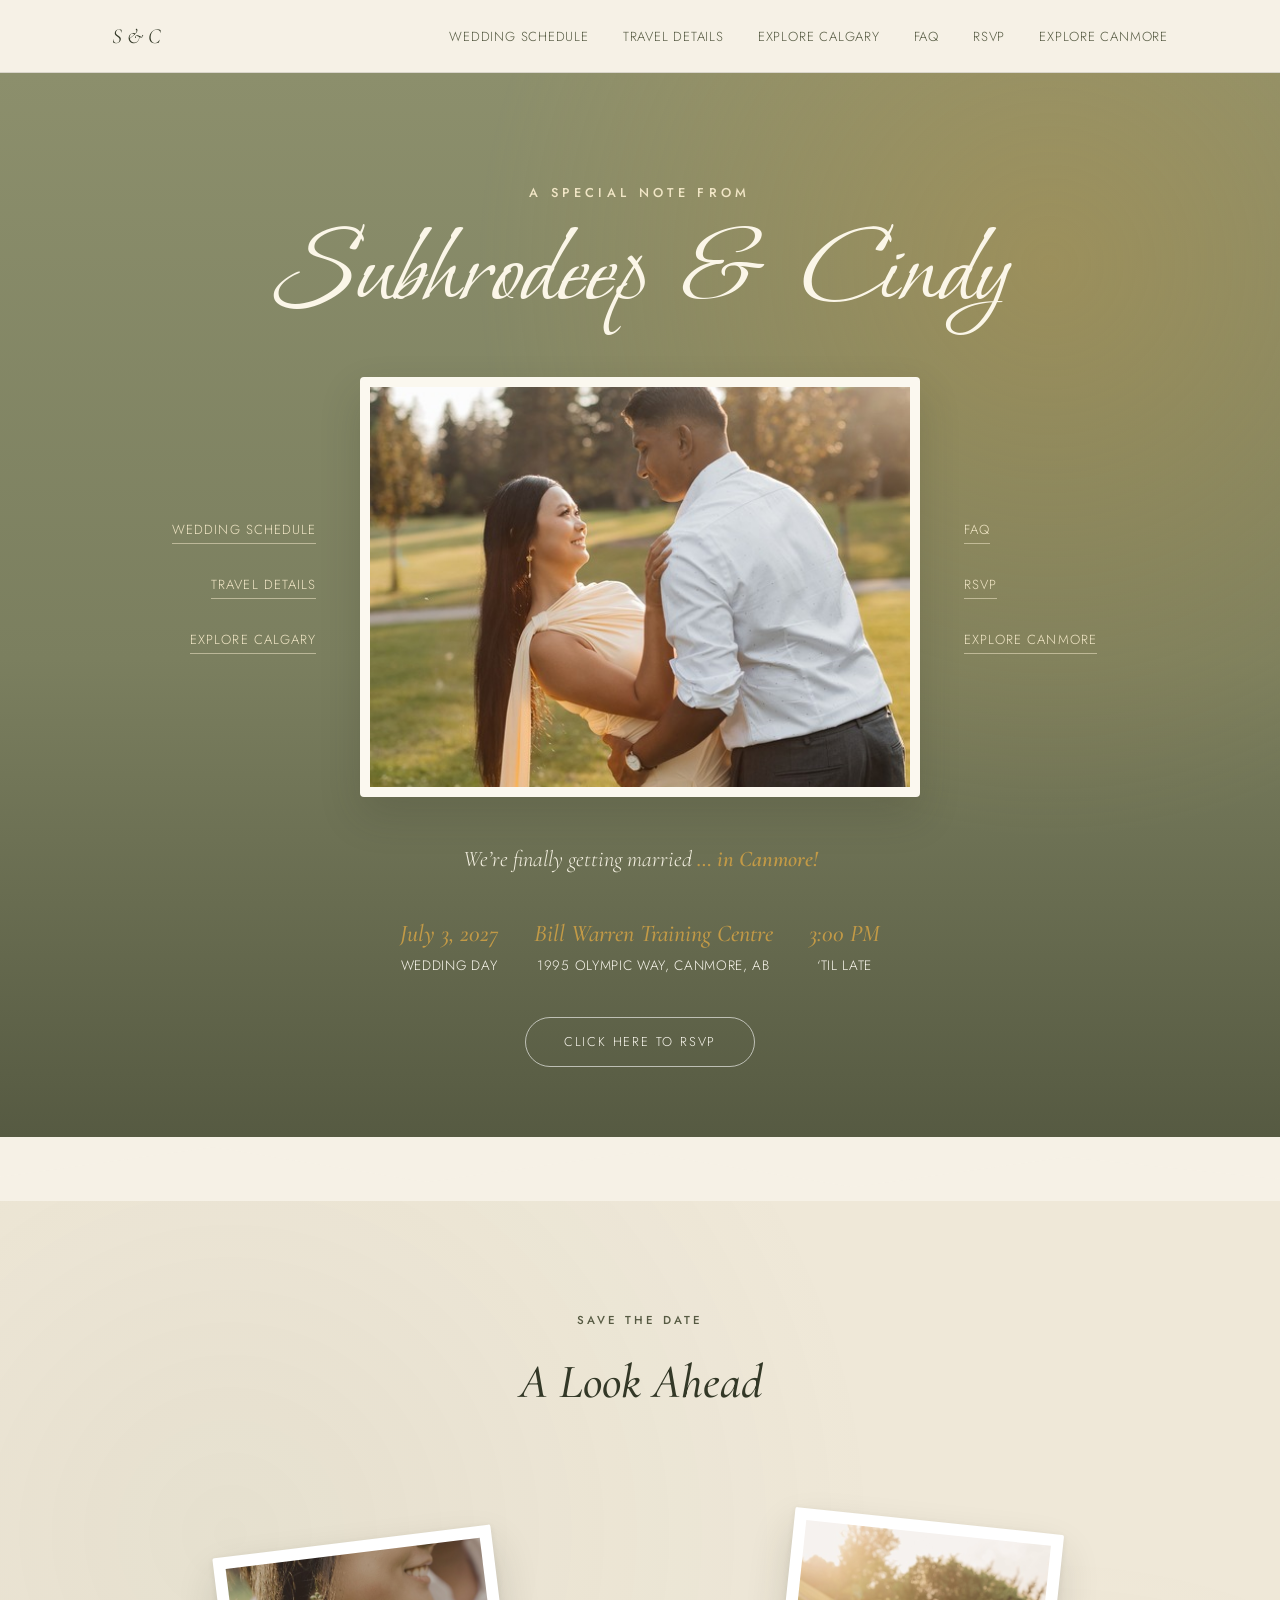
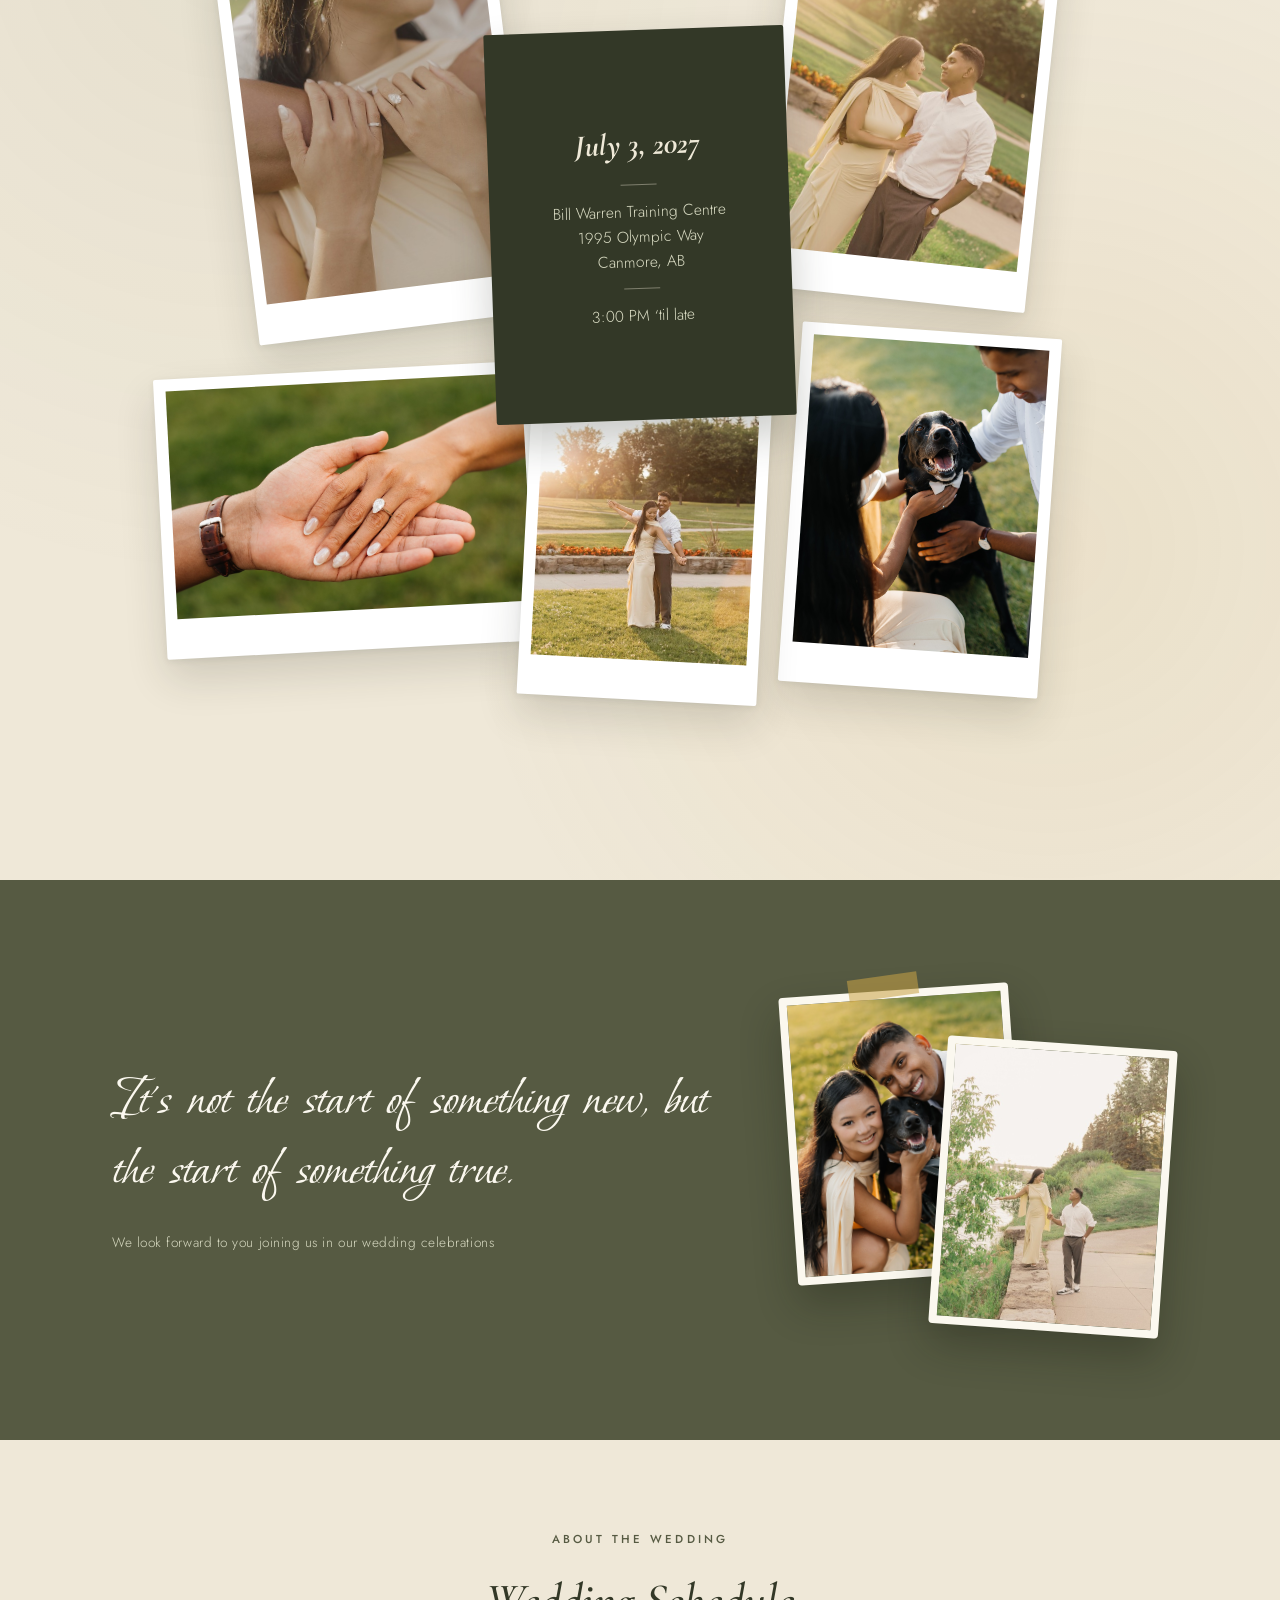
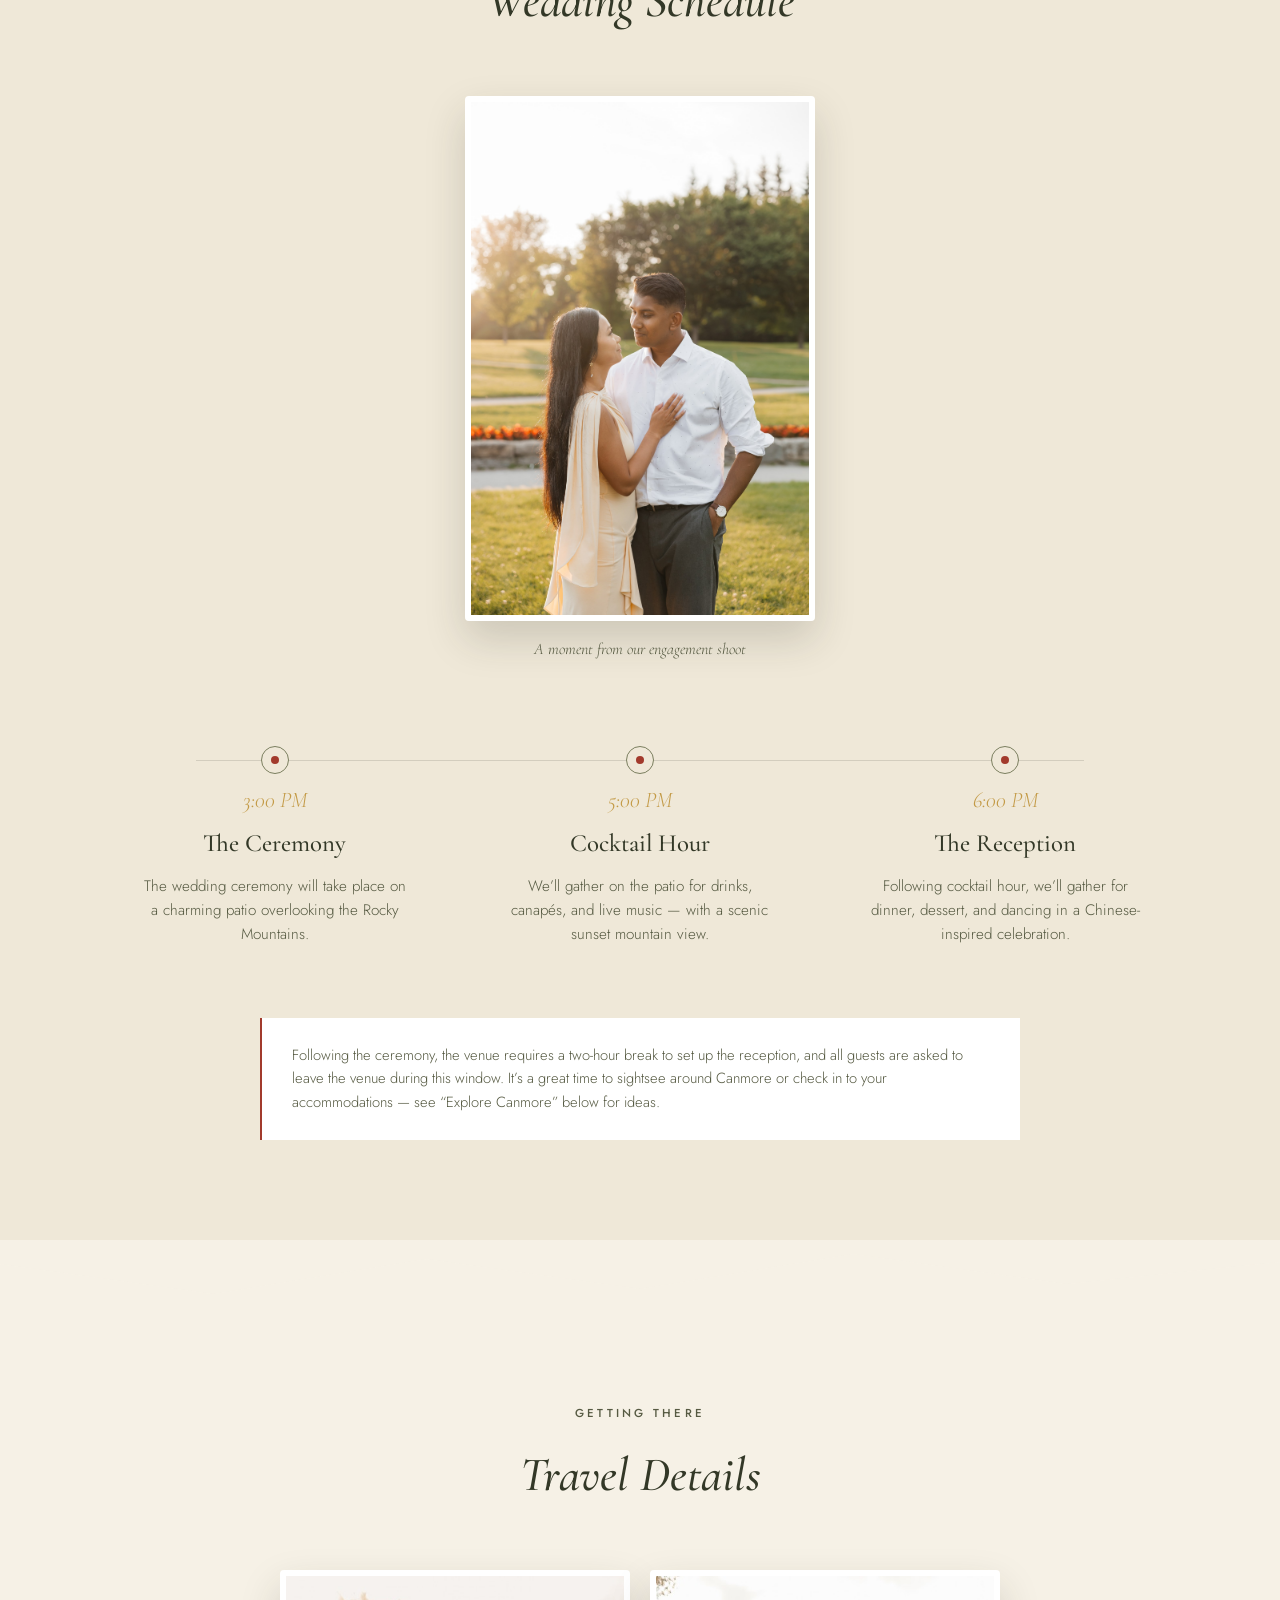
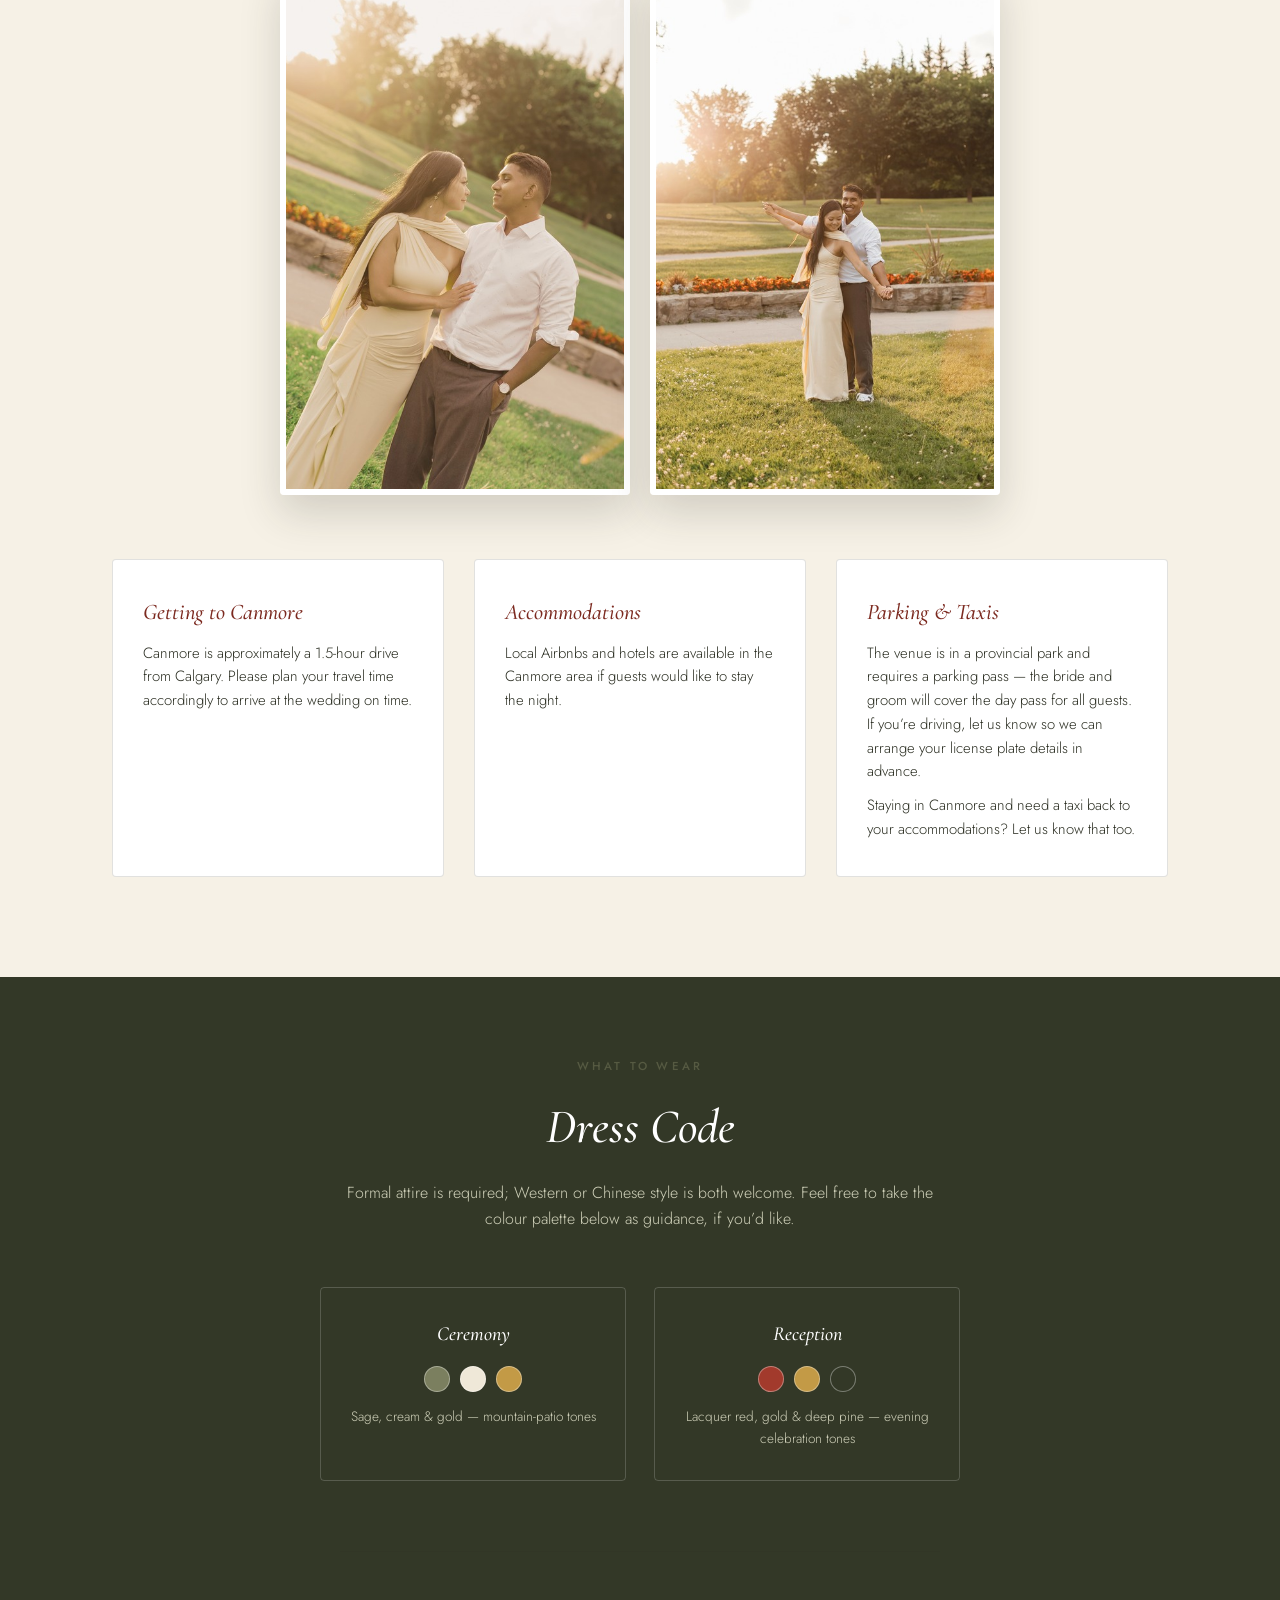
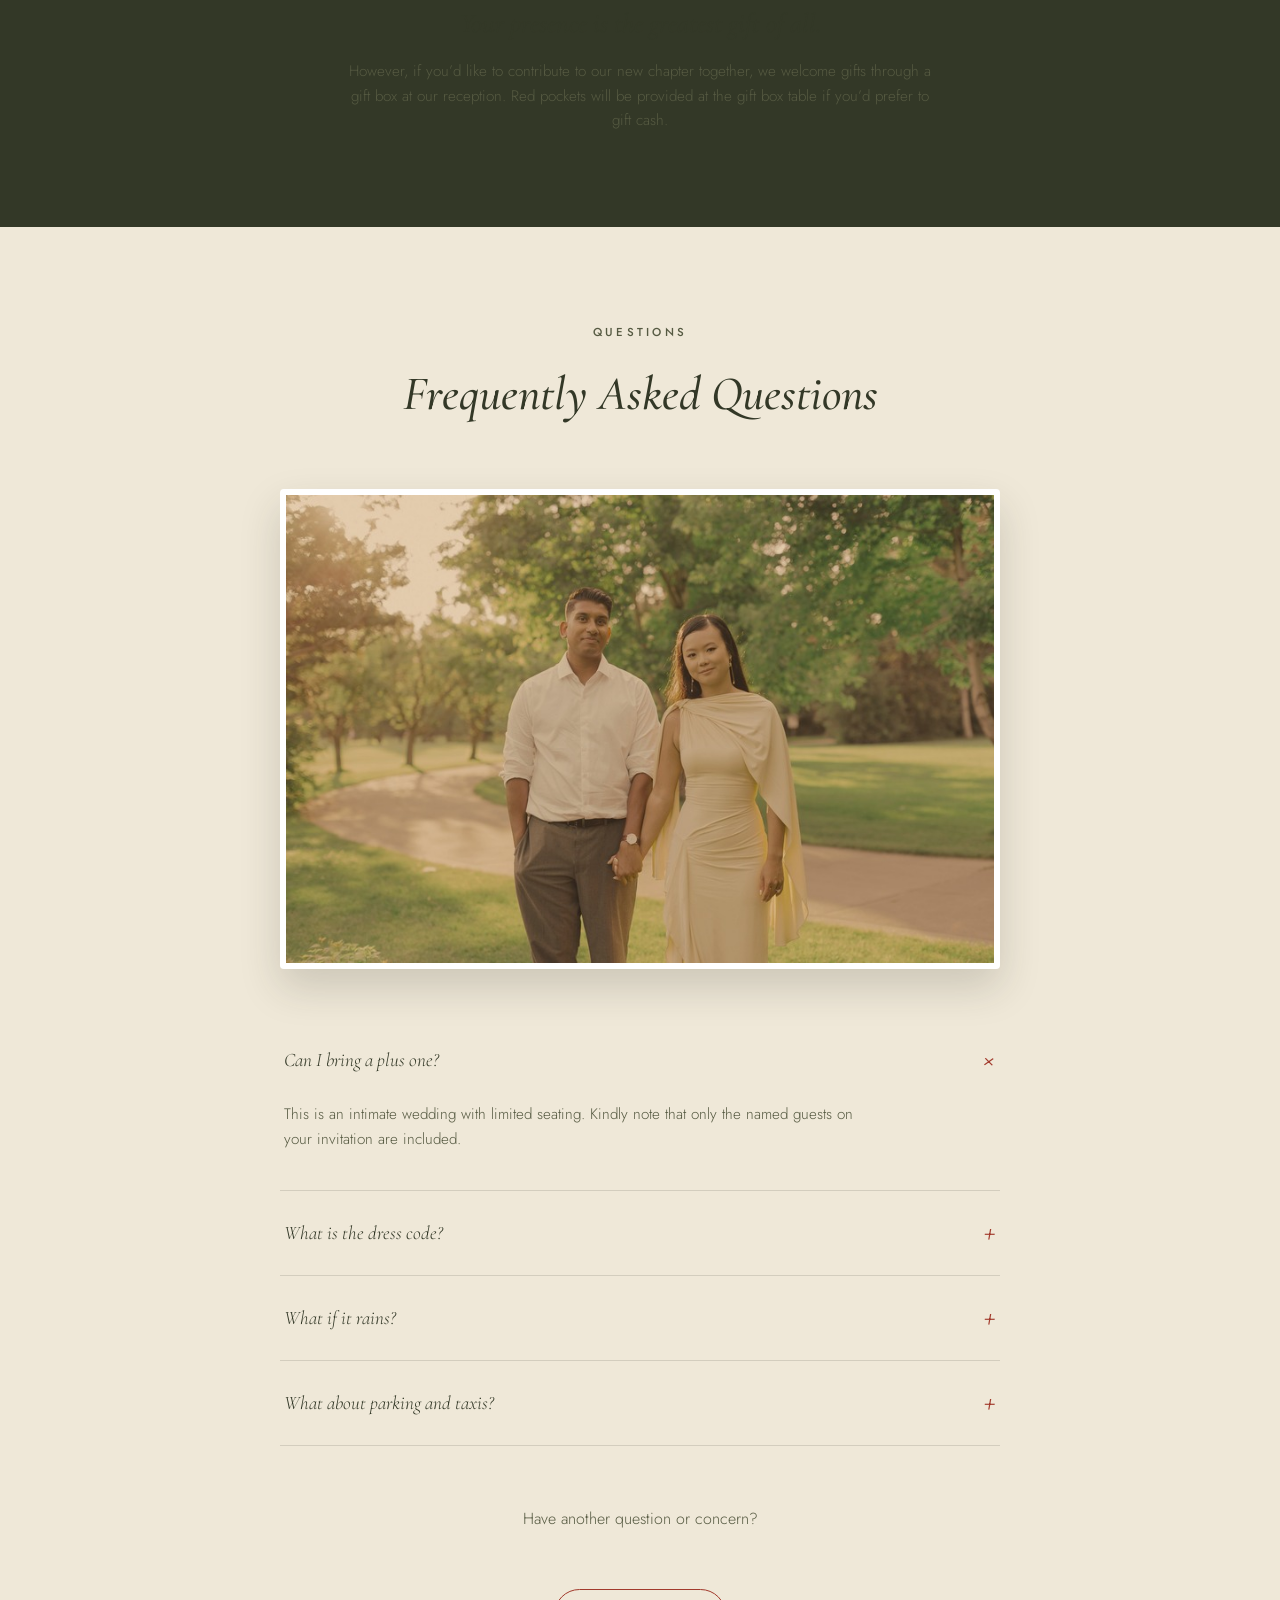
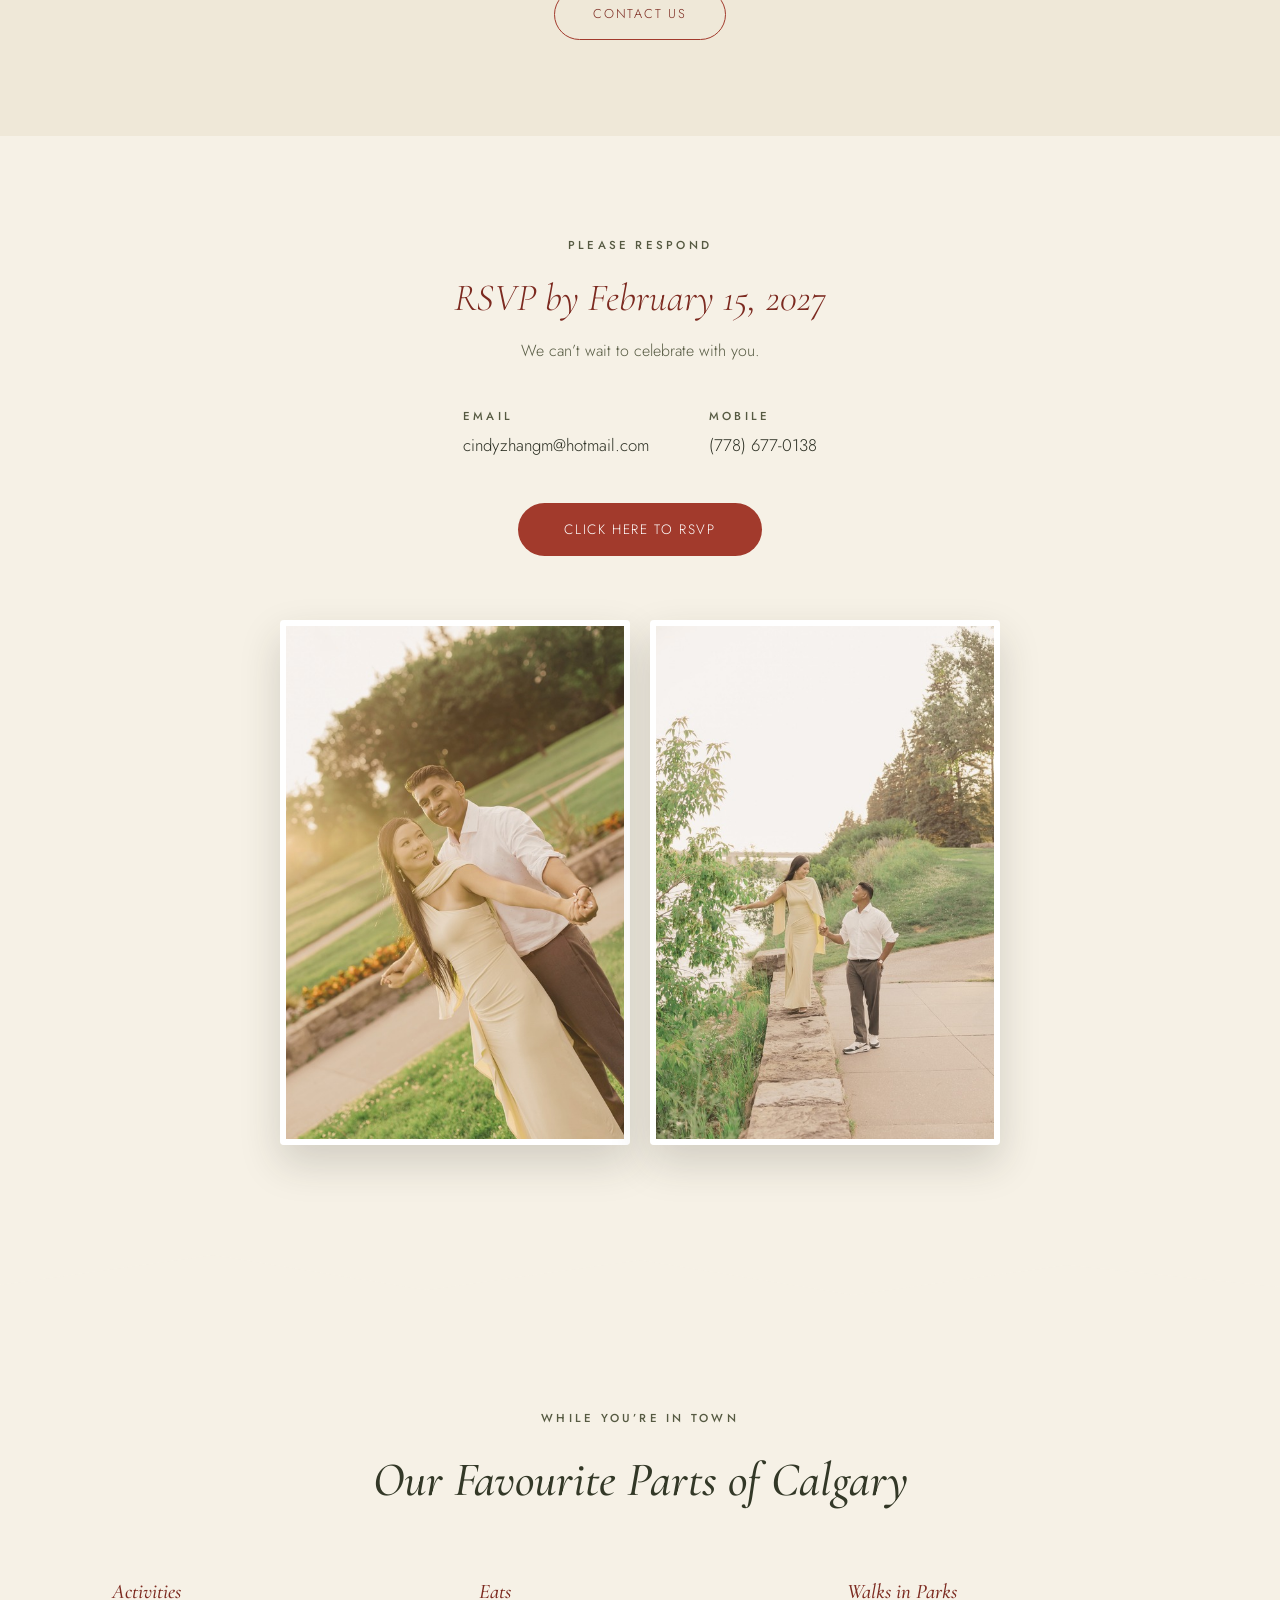
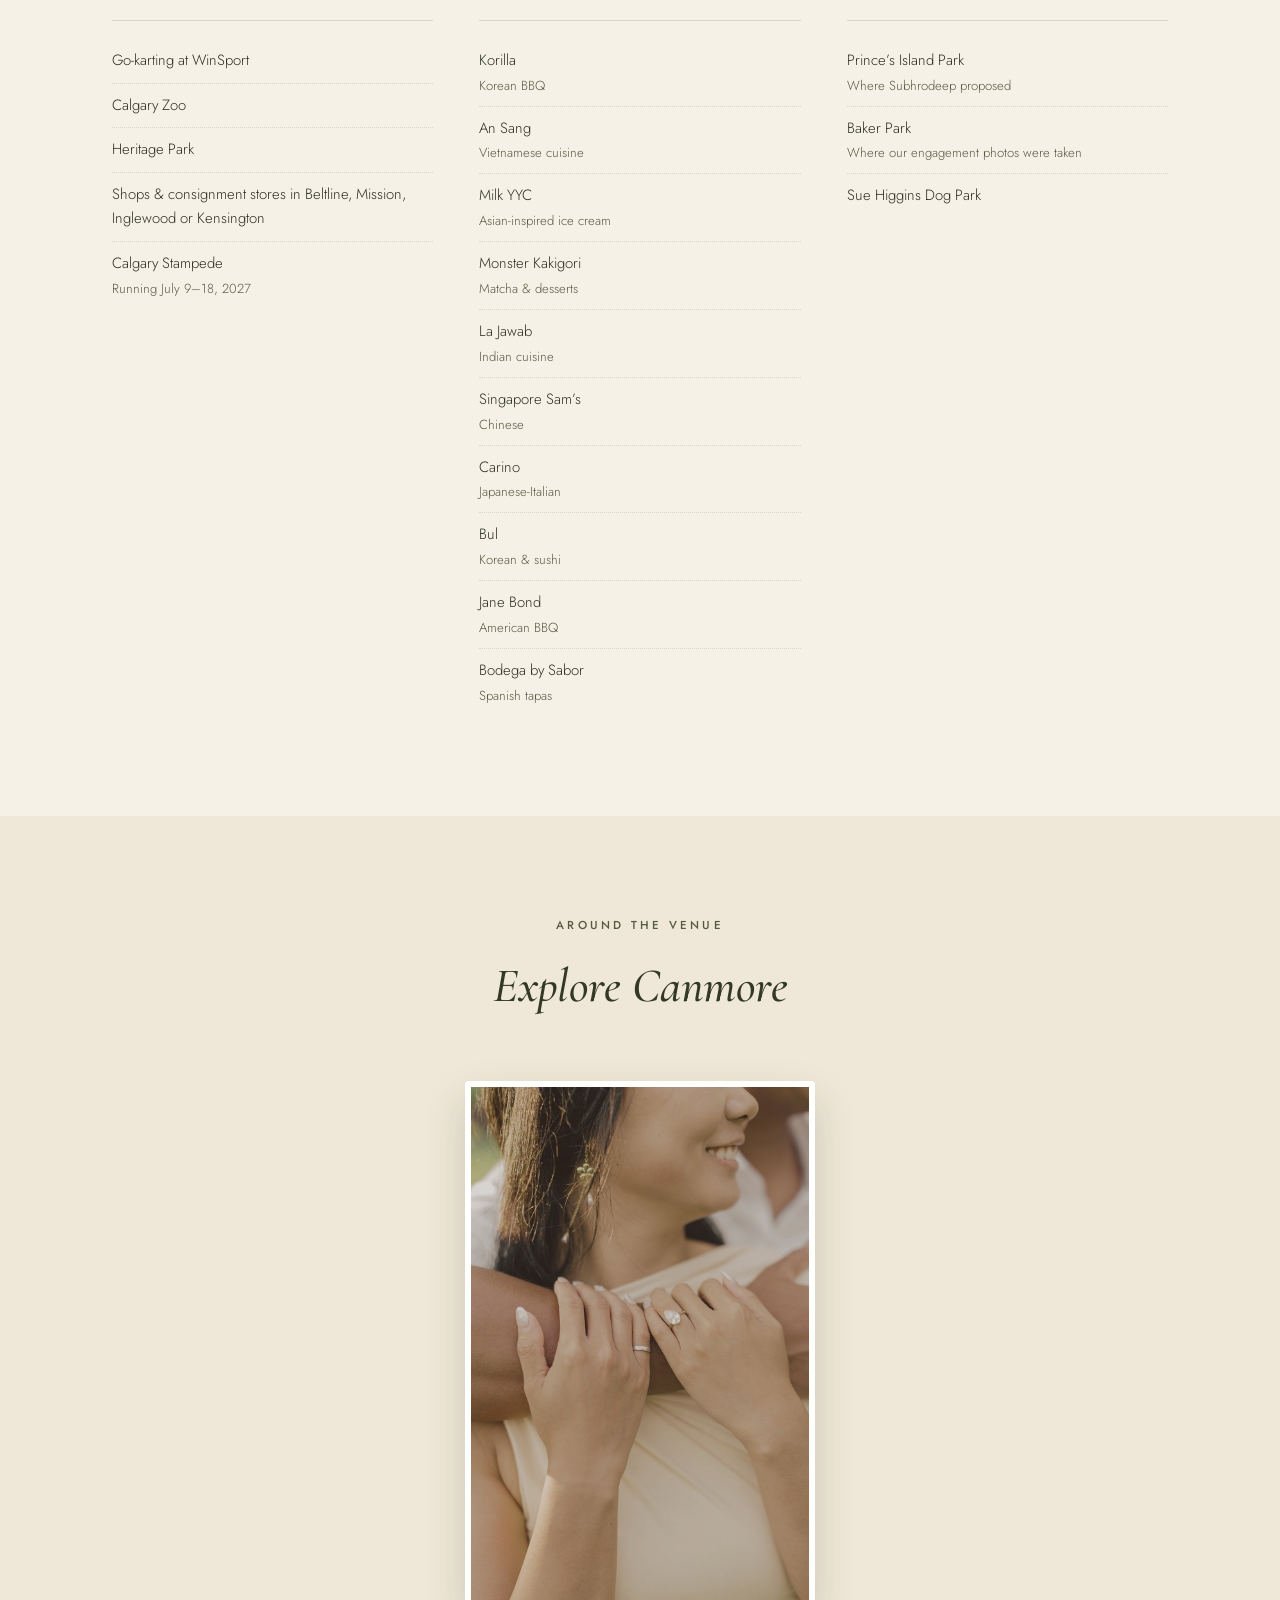
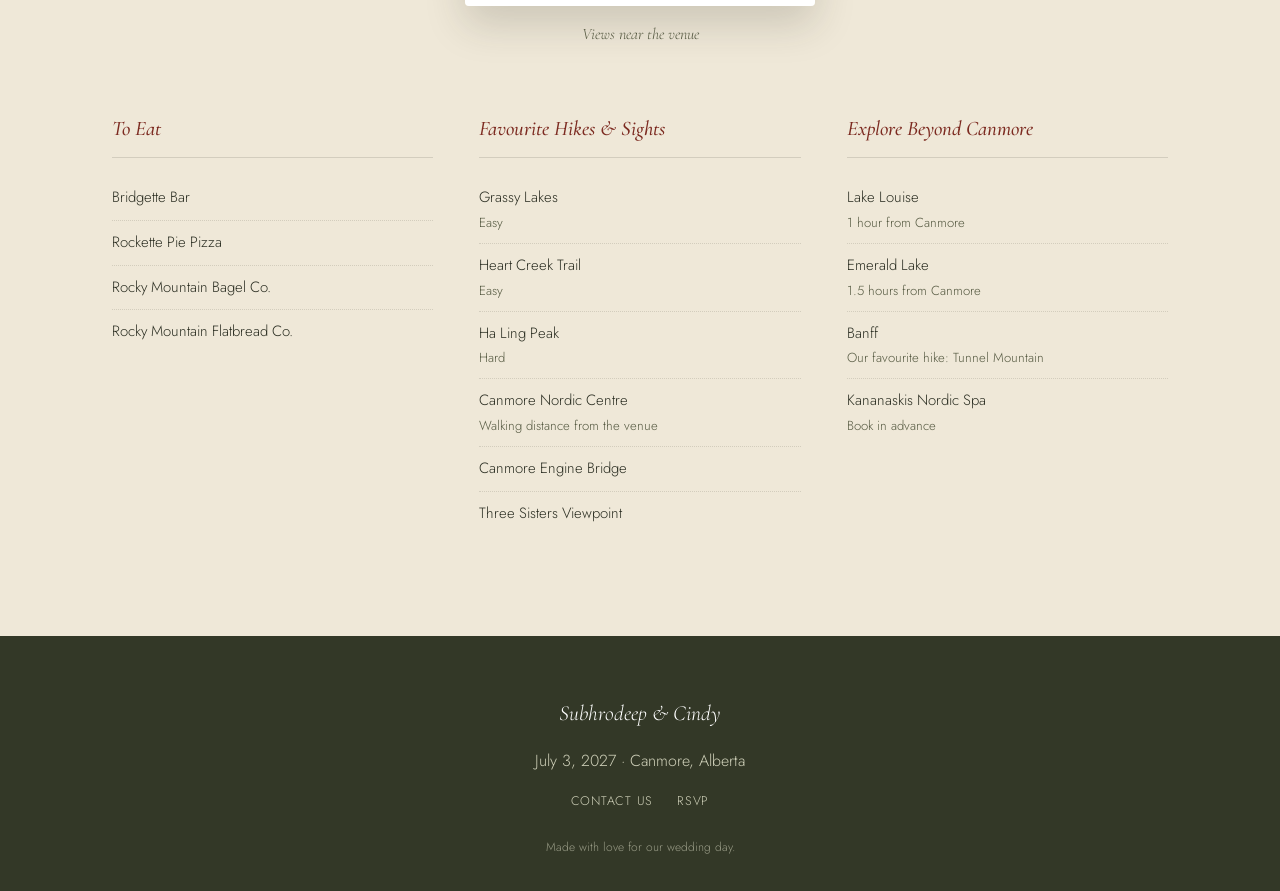
==== index.html @ eaeaeb7b "changed file to index.html" ====
<!DOCTYPE html>
<html lang="en">
<head>
<meta charset="UTF-8">
<meta name="viewport" content="width=device-width, initial-scale=1">
<title>Subhrodeep &amp; Cindy — July 3, 2027</title>
<!--
  PHOTOS: this page references the original photo filenames from your
  Canva export (e.g. "3195347d257da24caa619325d84fe5c0.jpg"). To show
  them, place your downloaded "Wedding Website_files" folder in the
  same directory as this HTML file — the paths below will resolve
  automatically. Any photo not found falls back to a soft sage panel
  instead of a broken-image icon.
-->
<meta name="description" content="Join Subhrodeep and Cindy for their wedding celebration in Canmore, Alberta on July 3, 2027.">
<link rel="preconnect" href="https://fonts.googleapis.com">
<link rel="preconnect" href="https://fonts.gstatic.com" crossorigin>
<link href="https://fonts.googleapis.com/css2?family=Cormorant+Garamond:ital,wght@0,400;0,500;0,600;1,500&family=Jost:wght@300;400;500;600&family=Bonheur+Royale&display=swap" rel="stylesheet">

<style>
  /* ============================================================
     DESIGN TOKENS
     A mountain-evening palette pulled from the venue itself:
     sage slope, dusk pine, sunset gold, and a lacquer red for
     the Chinese-inspired reception + red-pocket gifting tradition.
     ============================================================ */
  :root{
    --cream:      #F6F1E6;
    --cream-soft: #EFE8D8;
    --sage:       #7B7F5F;
    --sage-deep:  #565A42;
    --pine:       #333827;
    --ink:        #2B2E22;
    --gold:       #C39A46;
    --lacquer:    #A23A2C;
    --lacquer-deep: #7C2A20;
    --line:       rgba(43,46,34,0.14);

    --font-display: "Cormorant Garamond", serif;
    --font-body:    "Jost", sans-serif;
    --font-script:  "Bonheur Royale", cursive;

    --max: 1120px;
  }

  *,*::before,*::after{ box-sizing:border-box; }
  html{ scroll-behavior:smooth; }
  body{
    margin:0;
    background:var(--cream);
    color:var(--ink);
    font-family:var(--font-body);
    font-weight:300;
    line-height:1.6;
    -webkit-font-smoothing:antialiased;
  }
  img{ max-width:100%; display:block; }
  a{ color:inherit; }
  h1,h2,h3,h4{
    font-family:var(--font-display);
    font-weight:500;
    margin:0;
    color:var(--pine);
  }
  p{ margin:0 0 1em; }
  ul{ margin:0; padding:0; list-style:none; }
  .wrap{
    max-width:var(--max);
    margin:0 auto;
    padding:0 32px;
  }
  section{ position:relative; }

  @media (prefers-reduced-motion: reduce){
    html{ scroll-behavior:auto; }
    *{ animation-duration:0.01ms !important; transition-duration:0.01ms !important; }
  }

  /* ---------- eyebrow / labels ---------- */
  .eyebrow{
    font-family:var(--font-body);
    font-size:0.72rem;
    letter-spacing:0.28em;
    text-transform:uppercase;
    color:var(--sage-deep);
    font-weight:500;
    display:block;
    margin-bottom:14px;
  }

  /* ---------- signature element: mountain skyline divider ----------
     A layered ridge line with a small sun — the throughline motif,
     referencing the "sunset mountain view" from the ceremony &
     cocktail hour, used to break every section transition. */
  .ridge{
    width:100%;
    height:64px;
    display:block;
  }
  .ridge--sage path{ fill:var(--sage); }
  .ridge--cream path{ fill:var(--cream); }
  .ridge circle{ fill:var(--gold); }

  /* ---------- top navigation ---------- */
  .nav{
    position:sticky;
    top:0;
    z-index:50;
    background:rgba(246,241,230,0.92);
    backdrop-filter:blur(6px);
    border-bottom:1px solid var(--line);
  }
  .nav .wrap{
    display:flex;
    align-items:center;
    justify-content:space-between;
    height:72px;
  }
  .nav-mark{
    font-family:var(--font-display);
    font-size:1.35rem;
    font-style:italic;
    color:var(--pine);
    text-decoration:none;
    white-space:nowrap;
  }
  .nav-links{
    display:flex;
    gap:34px;
  }
  .nav-links a{
    text-decoration:none;
    font-size:0.82rem;
    letter-spacing:0.06em;
    text-transform:uppercase;
    color:var(--sage-deep);
    position:relative;
    padding:4px 0;
  }
  .nav-links a::after{
    content:"";
    position:absolute;
    left:0; right:100%;
    bottom:0;
    height:1px;
    background:var(--lacquer);
    transition:right .25s ease;
  }
  .nav-links a:hover::after{ right:0; }
  .nav-toggle{
    display:none;
    background:none;
    border:none;
    cursor:pointer;
    padding:8px;
  }
  .nav-toggle span{
    display:block;
    width:24px; height:1.5px;
    background:var(--pine);
    margin:5px 0;
    transition:transform .2s ease, opacity .2s ease;
  }

  @media (max-width:820px){
    .nav-links{
      position:absolute;
      top:72px; left:0; right:0;
      background:var(--cream);
      flex-direction:column;
      gap:0;
      border-bottom:1px solid var(--line);
      max-height:0;
      overflow:hidden;
      transition:max-height .3s ease;
    }
    .nav-links.open{ max-height:420px; }
    .nav-links a{
      padding:16px 32px;
      width:100%;
      border-top:1px solid var(--line);
    }
    .nav-toggle{ display:block; }
  }

  /* ---------- hero ---------- */
  .hero{
    background:
      radial-gradient(circle at 82% 18%, rgba(195,154,70,0.35), transparent 42%),
      linear-gradient(180deg, #8C8F6C 0%, var(--sage) 55%, var(--sage-deep) 100%);
    color:#fbf8ef;
    padding:110px 0 0;
    overflow:hidden;
    position:relative;
  }
  .hero .wrap{
    text-align:center;
    display:flex;
    flex-direction:column;
    align-items:center;
    padding-bottom:70px;
  }
  .hero .eyebrow{
    color:#F1E6C6;
    font-size:0.8rem;
    letter-spacing:0.34em;
  }
  .hero h1{
    color:#fbf6e8;
    font-family:var(--font-script);
    font-weight:400;
    font-size:clamp(3.4rem, 9vw, 7.2rem);
    line-height:1;
  }

  /* ---------- hero stage: nav flanking the centrepiece photo ---------- */
  .hero-stage{
    display:grid;
    grid-template-columns:1fr auto 1fr;
    align-items:center;
    gap:44px;
    width:100%;
    margin-top:44px;
  }
  .hero-nav{ display:flex; flex-direction:column; gap:30px; }
  .hero-nav.left{ align-items:flex-end; text-align:right; }
  .hero-nav.right{ align-items:flex-start; text-align:left; }
  .hero-nav a{
    text-decoration:none;
    font-size:0.82rem;
    letter-spacing:0.08em;
    text-transform:uppercase;
    color:#F1E6C6;
    border-bottom:1px solid rgba(241,230,198,0.55);
    padding-bottom:3px;
    transition:color .2s ease, border-color .2s ease;
  }
  .hero-nav a:hover{ color:#fff; border-color:#fff; }
  @media (max-width:900px){
    .hero-stage{ grid-template-columns:1fr; justify-items:center; }
    .hero-nav{ display:none; }
  }

  .hero-photo-main{
    width:min(560px, 78vw);
    aspect-ratio:4/3;
    border:10px solid #fbf8ef;
    box-shadow:0 30px 60px rgba(20,22,14,0.35);
  }

  .hero-tagline{
    font-family:var(--font-display);
    font-style:italic;
    font-size:clamp(1.1rem,2.4vw,1.4rem);
    max-width:560px;
    margin:44px 0 0;
    color:#f3efe0;
  }
  .hero-tagline em{ color:var(--gold); font-weight:600; }
  .hero-meta{
    display:flex;
    gap:36px;
    flex-wrap:wrap;
    justify-content:center;
    margin-top:38px;
    font-size:0.85rem;
    letter-spacing:0.05em;
    text-transform:uppercase;
  }
  .hero-meta div{ text-align:center; }
  .hero-meta strong{
    display:block;
    font-family:var(--font-display);
    font-size:1.5rem;
    font-style:italic;
    font-weight:500;
    letter-spacing:0;
    text-transform:none;
    color:var(--gold);
    margin-bottom:2px;
  }
  .hero-cta{
    margin-top:40px;
    display:inline-block;
    padding:14px 38px;
    border:1px solid rgba(255,255,255,0.6);
    border-radius:999px;
    text-decoration:none;
    font-size:0.8rem;
    letter-spacing:0.14em;
    text-transform:uppercase;
    transition:background .2s ease, color .2s ease;
  }
  .hero-cta:hover{ background:#fff; color:var(--sage-deep); }

  /* ---------- save-the-date collage ----------
     A single cohesive cluster with a deliberate 3-tier stacking order:
       1. envelope  (z-index 1 — back-most, a paper base peeking through
                      the gaps between the scattered photos)
       2. pictures  (z-index 2 — the photos, arranged around the
                      centre with their inner edges tucked under the card)
       3. date card (z-index 3 — the centrepiece, sitting on the photos)
       4. flowers   (z-index 4 — front-most, laid over the card corners
                      the way loose stems sit in a flat-lay)
     The wax seal is a small embellishment stamped on the details
     card's corner, so it stays above everything at z-index 5. */
  .collage{
    background:
      radial-gradient(circle at 18% 26%, rgba(123,127,95,0.08), transparent 46%),
      radial-gradient(circle at 82% 74%, rgba(195,154,70,0.10), transparent 42%),
      var(--cream-soft);
    padding:110px 0 170px;
    position:relative;
    overflow:hidden;
  }
  .collage-grid{
    position:relative;
    max-width:1040px;
    height:790px;
    margin:100px auto 0;
  }

  /* tier 1: envelope (back-most) */
  .envelope{
    position:absolute;
    left:320px; top:60px;
    width:400px;
    pointer-events:none;
    z-index:1;
    filter:drop-shadow(0 18px 30px rgba(43,46,34,0.18));
  }

  /* tier 2: pictures — printed photos with a deeper bottom margin, like
     a stack of prints scattered on a table. Hovering one straightens it
     and lifts it to the top of the pile. */
  .collage-grid .collage-card{
    position:absolute;
    z-index:2;
    background:#fff;
    padding:12px 12px 40px;
    border-radius:2px;
    box-shadow:0 20px 40px rgba(43,46,34,0.16), 0 2px 6px rgba(43,46,34,0.08);
    transition:transform .35s ease, box-shadow .35s ease;
  }
  .collage-grid .collage-card img{ width:100%; height:100%; object-fit:cover; display:block; }
  .collage-card .photo-fallback{ color:var(--sage-deep); }
  .collage-card.photo-frame:hover{
    transform:rotate(0deg) scale(1.04);
    z-index:6;
    box-shadow:0 30px 60px rgba(43,46,34,0.24), 0 4px 10px rgba(43,46,34,0.10);
  }

  /* photos ring the date card: two on each side, one tucked beneath it */
  .collage-card.photo-a{ left:115px; top:20px;  width:280px; height:390px; transform:rotate(-7deg); }
  .collage-card.photo-d{ left:40px;  top:450px; width:380px; height:280px; transform:rotate(-3deg); }
  .collage-card.photo-c{ left:655px; top:0;     width:270px; height:380px; transform:rotate(6deg); }
  .collage-card.photo-e{ left:670px; top:410px; width:260px; height:360px; transform:rotate(4deg); }
  .collage-card.photo-b{ left:405px; top:450px; width:240px; height:330px; transform:rotate(3deg); }
  .collage-card.details{
    left:370px; top:110px; width:300px; height:390px;
    z-index:3;
    padding:12px;
    background:var(--pine); color:#efe9d8;
    display:flex; flex-direction:column; align-items:center; justify-content:center; gap:14px;
    text-align:center; transform:rotate(-2deg);
    box-shadow:0 20px 40px rgba(43,46,34,0.24);
  }
  .collage-card.details strong{ font-family:var(--font-display); font-style:italic; font-size:1.9rem; }
  .collage-card.details p{ margin:0; font-size:0.98rem; line-height:1.6; color:#d8dac2; }
  .collage-card.details .divider{ width:36px; height:1px; background:rgba(239,233,216,0.4); }

  /* tier 3: flowers (front-most) */
  .floral{ position:absolute; pointer-events:none; z-index:4; }
  .floral--calla{ width:170px; left:290px; top:40px; transform:rotate(-14deg); }
  .floral--bouquet{ width:150px; left:300px; top:440px; transform:rotate(-6deg); }
  .floral--orchid{ width:160px; left:600px; top:400px; transform:rotate(8deg); }

  /* embellishment: stamped on top of the details card corner */
  .floral--seal{ width:84px; left:620px; top:80px; transform:rotate(10deg); z-index:5; filter:drop-shadow(0 6px 14px rgba(43,46,34,0.25)); }

  /* mid-size screens: keep the scattered pile, just scaled down */
  @media (max-width:1100px) and (min-width:901px){
    .collage-grid{ zoom:0.78; }
  }

  /* small screens: a two-column pile of prints */
  @media (max-width:900px){
    .collage-grid{
      height:auto; margin-top:0;
      display:grid; grid-template-columns:1fr 1fr; gap:22px 16px;
      max-width:520px;
    }
    .collage-grid .collage-card{ position:relative !important; left:auto !important; top:auto !important; width:auto !important; height:auto !important; padding:8px 8px 26px; }
    .collage-grid .collage-card img{ aspect-ratio:2/3; height:auto; }
    .collage-card.photo-a{ transform:rotate(-3deg); }
    .collage-card.photo-c{ transform:rotate(2deg); }
    .collage-card.photo-b{ transform:rotate(-2deg); }
    .collage-card.photo-e{ transform:rotate(3deg); }
    .collage-card.photo-d{ grid-column:1 / -1; transform:rotate(-1deg); }
    .collage-card.photo-d img{ aspect-ratio:3/2; }
    .collage-card.details{ grid-column:1 / -1; order:-1; height:auto; padding:32px 26px; transform:none; }
    .floral, .envelope{ display:none; }
  }

  /* ---------- intro quote ---------- */
  .intro{
    background:var(--sage-deep);
    color:#fbf8ef;
    padding:110px 0;
  }
  .intro .wrap{
    display:grid;
    grid-template-columns:1fr 380px;
    align-items:center;
    gap:50px;
  }
  .intro blockquote{
    margin:0;
    font-family:var(--font-script);
    font-size:clamp(2.3rem,4.6vw,3.5rem);
    line-height:1.25;
    color:#fbf8ef;
  }
  .intro cite{
    display:block;
    margin-top:26px;
    font-family:var(--font-body);
    font-style:normal;
    font-size:0.85rem;
    letter-spacing:0.04em;
    text-transform:none;
    color:#d8dac2;
  }
  .intro-photos{ position:relative; height:340px; }
  .intro-photos .photo-frame{
    position:absolute;
    border:8px solid #fbf8ef;
    box-shadow:0 20px 40px rgba(20,22,14,0.3);
  }
  .intro-photos .photo-frame.one{ width:230px; aspect-ratio:4/5; top:0; left:0; transform:rotate(-4deg); z-index:1; }
  .intro-photos .photo-frame.two{ width:230px; aspect-ratio:4/5; bottom:0; right:0; transform:rotate(4deg); z-index:2; }
  .washi{
    position:absolute; top:-14px; left:60px;
    width:70px; height:22px;
    background:rgba(201,162,70,0.55);
    transform:rotate(-8deg);
    z-index:3;
  }
  @media (max-width:820px){
    .intro .wrap{ grid-template-columns:1fr; text-align:center; }
    .intro blockquote{ text-align:center; }
    .intro-photos{ margin:20px auto 0; width:260px; }
  }

  /* ---------- section heading pattern ---------- */
  .section-head{
    text-align:center;
    max-width:620px;
    margin:0 auto 56px;
  }
  .section-head h2{
    font-size:clamp(2.1rem,4.6vw,3rem);
    font-style:italic;
  }
  .section-head p{ margin-top:14px; color:var(--sage-deep); }

  /* ---------- schedule / about the wedding ---------- */
  .schedule{
    background:var(--cream-soft);
    padding:90px 0 100px;
  }
  .schedule-rail{
    position:relative;
    display:grid;
    grid-template-columns:repeat(3,1fr);
    gap:40px;
  }
  .schedule-rail::before{
    content:"";
    position:absolute;
    top:34px; left:8%; right:8%;
    height:1px;
    background:var(--line);
  }
  .event-card{
    position:relative;
    text-align:center;
    padding-top:56px;
  }
  .event-dot{
    position:absolute;
    top:20px; left:50%;
    transform:translateX(-50%);
    width:28px; height:28px;
    border-radius:50%;
    background:var(--cream-soft);
    border:1px solid var(--sage);
    display:flex;
    align-items:center;
    justify-content:center;
  }
  .event-dot::after{
    content:"";
    width:8px;height:8px;
    border-radius:50%;
    background:var(--lacquer);
  }
  .event-time{
    font-family:var(--font-display);
    font-style:italic;
    color:var(--gold);
    font-size:1.4rem;
    display:block;
    margin-bottom:6px;
  }
  .event-card h3{ font-size:1.55rem; margin-bottom:10px; }
  .event-card p{ color:var(--sage-deep); font-size:0.95rem; max-width:270px; margin-inline:auto; }

  .schedule-note{
    margin-top:56px;
    padding:26px 30px;
    border-left:2px solid var(--lacquer);
    background:#fff;
    max-width:760px;
    margin-inline:auto;
    font-size:0.92rem;
    color:var(--sage-deep);
  }

  @media (max-width:760px){
    .schedule-rail{ grid-template-columns:1fr; gap:52px; }
    .schedule-rail::before{ display:none; }
  }

  /* ---------- travel + dress code + gift : two/three col info ---------- */
  .info-band{ padding:100px 0; }
  .info-grid{
    display:grid;
    grid-template-columns:repeat(3,1fr);
    gap:30px;
  }
  .info-card{
    background:#fff;
    border:1px solid var(--line);
    border-radius:4px;
    padding:34px 30px;
  }
  .info-card h3{
    font-size:1.4rem;
    font-style:italic;
    margin-bottom:12px;
    color:var(--lacquer-deep);
  }
  .info-card p{ font-size:0.93rem; color:var(--ink); margin-bottom:0; }
  .info-card p + p{ margin-top:10px; }

  @media (max-width:900px){
    .info-grid{ grid-template-columns:1fr; }
  }

  /* dress code swatches */
  .dress-band{
    background:var(--pine);
    color:#efe9d8;
    padding:80px 0;
  }
  .dress-band .section-head h2{ color:#fff; }
  .dress-band .section-head p{ color:#cfd0b9; }
  .dress-grid{
    display:grid;
    grid-template-columns:repeat(2,1fr);
    gap:28px;
    max-width:640px;
    margin:0 auto;
  }
  .dress-card{
    text-align:center;
    padding:30px 22px;
    border:1px solid rgba(255,255,255,0.18);
    border-radius:4px;
  }
  .dress-card h4{
    color:#fff;
    font-style:italic;
    font-size:1.25rem;
    margin-bottom:16px;
  }
  .swatches{
    display:flex;
    justify-content:center;
    gap:10px;
    margin-bottom:14px;
  }
  .swatch{
    width:26px;height:26px;
    border-radius:50%;
    border:1px solid rgba(255,255,255,0.35);
  }
  .dress-card p{ font-size:0.85rem; color:#cfd0b9; margin:0; }
  @media (max-width:640px){ .dress-grid{ grid-template-columns:1fr; } }

  /* gift note */
  .gift-note{
    text-align:center;
    max-width:600px;
    margin:70px auto 0;
    padding-top:50px;
    border-top:1px solid var(--line);
  }
  .gift-note h3{ font-size:1.7rem; font-style:italic; margin-bottom:14px; }
  .gift-note p{ color:var(--sage-deep); font-size:0.95rem; }

  /* ---------- FAQ ---------- */
  .faq{ background:var(--cream-soft); padding:96px 0; }
  .faq-list{
    max-width:720px;
    margin:0 auto;
  }
  .faq-item{
    border-bottom:1px solid var(--line);
  }
  .faq-item summary{
    cursor:pointer;
    list-style:none;
    display:flex;
    align-items:center;
    justify-content:space-between;
    padding:24px 4px;
    font-family:var(--font-display);
    font-size:1.2rem;
    font-style:italic;
    color:var(--pine);
  }
  .faq-item summary::-webkit-details-marker{ display:none; }
  .faq-item summary::after{
    content:"+";
    font-family:var(--font-body);
    font-size:1.4rem;
    color:var(--lacquer);
    transition:transform .2s ease;
    flex-shrink:0;
    margin-left:16px;
  }
  .faq-item[open] summary::after{ transform:rotate(45deg); }
  .faq-item p{
    padding:0 4px 24px;
    color:var(--sage-deep);
    font-size:0.95rem;
    max-width:600px;
  }

  .rsvp-cta{
    margin-top:60px;
    text-align:center;
  }
  .rsvp-cta p{ color:var(--sage-deep); margin-bottom:18px; }

  /* ---------- RSVP ---------- */
  .rsvp{
    padding:100px 0;
    text-align:center;
  }
  .rsvp-deadline{
    font-family:var(--font-display);
    font-style:italic;
    font-size:clamp(1.8rem,4vw,2.4rem);
    color:var(--lacquer-deep);
    margin-bottom:8px;
  }
  .rsvp-sub{ color:var(--sage-deep); margin-bottom:44px; }
  .rsvp-contact{
    display:flex;
    justify-content:center;
    gap:60px;
    flex-wrap:wrap;
    margin-bottom:44px;
  }
  .rsvp-contact div{ text-align:left; }
  .rsvp-contact .eyebrow{ margin-bottom:6px; }
  .rsvp-contact a{ text-decoration:none; font-size:1.05rem; }
  .rsvp-button{
    display:inline-block;
    padding:16px 46px;
    background:var(--lacquer);
    color:#fff;
    text-decoration:none;
    border-radius:999px;
    font-size:0.85rem;
    letter-spacing:0.12em;
    text-transform:uppercase;
    transition:background .2s ease;
  }
  .rsvp-button:hover{ background:var(--lacquer-deep); }

  /* ---------- explore sections ---------- */
  .explore{ padding:100px 0; }
  .explore.alt{ background:var(--cream-soft); }
  .explore-columns{
    display:grid;
    grid-template-columns:repeat(3,1fr);
    gap:46px;
  }
  .explore-col h3{
    font-size:1.3rem;
    font-style:italic;
    color:var(--lacquer-deep);
    margin-bottom:18px;
    padding-bottom:12px;
    border-bottom:1px solid var(--line);
  }
  .explore-col li{
    font-size:0.93rem;
    padding:10px 0;
    border-bottom:1px dotted var(--line);
    color:var(--ink);
  }
  .explore-col li:last-child{ border-bottom:none; }
  .explore-col li span{
    display:block;
    color:var(--sage-deep);
    font-size:0.82rem;
    margin-top:2px;
  }
  @media (max-width:860px){
    .explore-columns{ grid-template-columns:1fr; gap:40px; }
  }

  /* ---------- photo frames ----------
     References the couple's actual photos from the original Canva
     export (same filenames, under a "Wedding Website_files" folder
     placed next to this HTML file). If a file isn't found, the frame
     falls back to a soft sage panel with a caption instead of a
     broken-image icon. */
  .photo-frame{
    position:relative;
    overflow:hidden;
    border-radius:4px;
    background:linear-gradient(135deg, var(--sage) 0%, var(--sage-deep) 100%);
    box-shadow:0 18px 40px rgba(43,46,34,0.18);
  }
  .photo-frame img{
    width:100%; height:100%;
    object-fit:cover;
    display:block;
  }
  .photo-fallback{
    display:none;
    position:absolute; inset:0;
    align-items:center;
    justify-content:center;
    text-align:center;
    padding:18px;
    font-size:0.74rem;
    line-height:1.5;
    letter-spacing:0.02em;
    color:#f3efe0;
  }
  .img-missing .photo-fallback{ display:flex; }
  .img-missing img{ display:none; }

  /* Standalone section photos share one system so they read as a set:
     everything sits on a 720px column (the width of the FAQ banner),
     pairs split it into two 350px portraits, a single portrait matches
     one half of a pair, and every print gets the same white border. */
  .section-photo,
  .photo-duo,
  .photo-row,
  .photo-banner{ --photo-col:350px; --photo-gap:20px; }

  .section-photo .photo-frame,
  .photo-duo .photo-frame,
  .photo-row .photo-frame,
  .photo-banner{ border:6px solid #fff; }

  .section-photo{ text-align:center; margin:0 auto 64px; }
  .section-photo .photo-frame{
    width:min(var(--photo-col), 100%); aspect-ratio:2/3;
    margin:0 auto;
  }
  .section-photo figcaption{
    margin-top:16px;
    font-family:var(--font-display);
    font-style:italic;
    color:var(--sage-deep);
    font-size:1rem;
  }

  .photo-duo,
  .photo-row{
    display:grid;
    grid-template-columns:repeat(2,1fr);
    gap:var(--photo-gap);
    max-width:calc(var(--photo-col) * 2 + var(--photo-gap));
    margin:0 auto 64px;
  }
  .photo-row{ margin:64px auto 0; }
  .photo-duo .photo-frame,
  .photo-row .photo-frame{ aspect-ratio:2/3; }
  @media (max-width:560px){
    .photo-duo, .photo-row{ grid-template-columns:1fr; max-width:var(--photo-col); }
  }

  .photo-banner{
    max-width:calc(var(--photo-col) * 2 + var(--photo-gap));
    margin:0 auto 50px;
    aspect-ratio:3/2;
  }

  /* ---------- footer ---------- */
  footer{
    background:var(--pine);
    color:#cfd0b9;
    padding:60px 0 34px;
    text-align:center;
  }
  footer .nav-mark{ color:#fff; margin-bottom:18px; display:inline-block; }
  footer .foot-links{
    display:flex;
    gap:24px;
    justify-content:center;
    flex-wrap:wrap;
    font-size:0.78rem;
    letter-spacing:0.06em;
    text-transform:uppercase;
    margin:18px 0 26px;
  }
  footer .foot-links a{ text-decoration:none; color:#cfd0b9; }
  footer .foot-links a:hover{ color:#fff; }
  footer small{ font-size:0.75rem; opacity:0.65; display:block; }
</style>
</head>
<body>

<!-- ============ NAV ============ -->
<nav class="nav">
  <div class="wrap">
    <a class="nav-mark" href="#home">S &amp; C</a>
    <button class="nav-toggle" id="navToggle" aria-label="Toggle menu" aria-expanded="false">
      <span></span><span></span><span></span>
    </button>
    <div class="nav-links" id="navLinks">
      <a href="#about">Wedding Schedule</a>
      <a href="#travel">Travel Details</a>
      <a href="#calgary">Explore Calgary</a>
      <a href="#faq">FAQ</a>
      <a href="#rsvp">RSVP</a>
      <a href="#canmore">Explore Canmore</a>
    </div>
  </div>
</nav>

<!-- ============ HERO ============ -->
<header class="hero" id="home">
  <div class="wrap">
    <span class="eyebrow">A special note from</span>
    <h1>Subhrodeep &amp; Cindy</h1>

    <div class="hero-stage">
      <nav class="hero-nav left" aria-label="Primary">
        <a href="#about">Wedding Schedule</a>
        <a href="#travel">Travel Details</a>
        <a href="#calgary">Explore Calgary</a>
      </nav>

      <div class="hero-photo-main photo-frame">
        <img src="Wedding Website_files/3195347d257da24caa619325d84fe5c0.jpg" alt="Subhrodeep and Cindy" loading="lazy" onerror="this.closest('.photo-frame').classList.add('img-missing')">
        <span class="photo-fallback">Photo not found</span>
      </div>

      <nav class="hero-nav right" aria-label="Secondary">
        <a href="#faq">FAQ</a>
        <a href="#rsvp">RSVP</a>
        <a href="#canmore">Explore Canmore</a>
      </nav>
    </div>

    <p class="hero-tagline">We&rsquo;re finally getting married <em>&hellip; in Canmore!</em></p>

    <div class="hero-meta">
      <div><strong>July 3, 2027</strong>Wedding Day</div>
      <div><strong>Bill Warren Training Centre</strong>1995 Olympic Way, Canmore, AB</div>
      <div><strong>3:00 PM</strong>&lsquo;Til Late</div>
    </div>

    <a class="hero-cta" href="#rsvp">Click here to RSVP</a>
  </div>
</header>

<!-- ridge divider -->
<svg class="ridge ridge--cream" viewBox="0 0 1200 64" preserveAspectRatio="none" aria-hidden="true">
  <path d="M0,64 L0,40 L200,10 L400,45 L600,15 L800,50 L1000,20 L1200,42 L1200,64 Z"/>
</svg>

<!-- ============ SAVE THE DATE COLLAGE ============ -->
<section class="collage">
  <div class="wrap">
    <div class="section-head">
      <span class="eyebrow">Save the date</span>
      <h2>A Look Ahead</h2>
    </div>

    <div class="collage-grid">
      <div class="collage-card photo-a photo-frame">
        <img src="Wedding Website_files/0e306f13913e19eb0c3717e666fd5e82.jpg" alt="Mountain view near Canmore" loading="lazy" onerror="this.closest('.photo-frame').classList.add('img-missing')">
        <span class="photo-fallback">Photo not found</span>
      </div>

      <div class="collage-card photo-c photo-frame">
        <img src="Wedding Website_files/75ed06b9dddc992cdebfe9f9477fde3f.jpg" alt="Subhrodeep and Cindy" loading="lazy" onerror="this.closest('.photo-frame').classList.add('img-missing')">
        <span class="photo-fallback">Photo not found</span>
      </div>

      <div class="collage-card photo-d photo-frame">
        <img src="Wedding Website_files/IMG_4321.JPG" alt="Subhrodeep and Cindy holding hands, showing the engagement ring" loading="lazy" onerror="this.closest('.photo-frame').classList.add('img-missing')">
        <span class="photo-fallback">Photo not found</span>
      </div>

      <div class="collage-card photo-e photo-frame">
        <img src="Wedding Website_files/IMG_4335.JPG" alt="Subhrodeep and Cindy with their dog" loading="lazy" onerror="this.closest('.photo-frame').classList.add('img-missing')">
        <span class="photo-fallback">Photo not found</span>
      </div>

      <div class="collage-card photo-b photo-frame">
        <img src="Wedding Website_files/271dfbdada6ae3e11a24a8e7320a075b.jpg" alt="Subhrodeep and Cindy" loading="lazy" onerror="this.closest('.photo-frame').classList.add('img-missing')">
        <span class="photo-fallback">Photo not found</span>
      </div>

      <div class="collage-card details">
        <strong>July 3, 2027</strong>
        <span class="divider"></span>
        <p>Bill Warren Training Centre<br>1995 Olympic Way<br>Canmore, AB</p>
        <span class="divider"></span>
        <p>3:00 PM &lsquo;til late</p>
      </div>

      <img class="envelope" src="assets/envelope.png" alt="" aria-hidden="true">

      <img class="floral floral--calla" src="assets/calla-lily-pair.png" alt="" aria-hidden="true">
      <img class="floral floral--seal" src="assets/wax-seal.png" alt="" aria-hidden="true">
      <img class="floral floral--bouquet" src="assets/bouquet-spray.png" alt="" aria-hidden="true">
      <img class="floral floral--orchid" src="assets/orchid-spray.png" alt="" aria-hidden="true">
    </div>
  </div>
</section>

<!-- ============ INTRO QUOTE ============ -->
<section class="intro">
  <div class="wrap">
    <div>
      <blockquote>It&rsquo;s not the start of something new, but the start of something true.</blockquote>
      <cite>We look forward to you joining us in our wedding celebrations</cite>
    </div>

    <div class="intro-photos">
      <span class="washi"></span>
      <div class="photo-frame one">
        <img src="Wedding Website_files/IMG_4313.JPG" alt="Subhrodeep and Cindy with their dog" loading="lazy" onerror="this.closest('.photo-frame').classList.add('img-missing')">
        <span class="photo-fallback">Photo not found</span>
      </div>
      <div class="photo-frame two">
        <img src="Wedding Website_files/26dfd427ed7baede2b1ca1ba85b409d8.jpg" alt="Subhrodeep and Cindy" loading="lazy" onerror="this.closest('.photo-frame').classList.add('img-missing')">
        <span class="photo-fallback">Photo not found</span>
      </div>
    </div>
  </div>
</section>

<!-- ============ ABOUT / SCHEDULE ============ -->
<section class="schedule" id="about">
  <div class="wrap">
    <div class="section-head">
      <span class="eyebrow">About the Wedding</span>
      <h2>Wedding Schedule</h2>
    </div>

    <figure class="section-photo">
      <div class="photo-frame">
        <img src="Wedding Website_files/IMG_4312.JPG" alt="Subhrodeep and Cindy" loading="lazy" onerror="this.closest('.photo-frame').classList.add('img-missing')">
        <span class="photo-fallback">Photo not found</span>
      </div>
      <figcaption>A moment from our engagement shoot</figcaption>
    </figure>

    <div class="schedule-rail">
      <div class="event-card">
        <div class="event-dot"></div>
        <span class="event-time">3:00 PM</span>
        <h3>The Ceremony</h3>
        <p>The wedding ceremony will take place on a charming patio overlooking the Rocky Mountains.</p>
      </div>
      <div class="event-card">
        <div class="event-dot"></div>
        <span class="event-time">5:00 PM</span>
        <h3>Cocktail Hour</h3>
        <p>We&rsquo;ll gather on the patio for drinks, canapés, and live music &mdash; with a scenic sunset mountain view.</p>
      </div>
      <div class="event-card">
        <div class="event-dot"></div>
        <span class="event-time">6:00 PM</span>
        <h3>The Reception</h3>
        <p>Following cocktail hour, we&rsquo;ll gather for dinner, dessert, and dancing in a Chinese-inspired celebration.</p>
      </div>
    </div>

    <div class="schedule-note">
      Following the ceremony, the venue requires a two-hour break to set up the reception, and all guests are asked to leave the venue during this window. It&rsquo;s a great time to sightsee around Canmore or check in to your accommodations &mdash; see &ldquo;Explore Canmore&rdquo; below for ideas.
    </div>
  </div>
</section>

<svg class="ridge ridge--cream" viewBox="0 0 1200 64" preserveAspectRatio="none" aria-hidden="true">
  <path d="M0,0 L0,24 L200,54 L400,19 L600,49 L800,14 L1000,44 L1200,22 L1200,0 Z"/>
</svg>

<!-- ============ TRAVEL DETAILS ============ -->
<section class="info-band" id="travel">
  <div class="wrap">
    <div class="section-head">
      <span class="eyebrow">Getting there</span>
      <h2>Travel Details</h2>
    </div>

    <div class="photo-duo">
      <div class="photo-frame">
        <img src="Wedding Website_files/75ed06b9dddc992cdebfe9f9477fde3f.jpg" alt="The Canmore mountains" loading="lazy" onerror="this.closest('.photo-frame').classList.add('img-missing')">
        <span class="photo-fallback">Photo not found</span>
      </div>
      <div class="photo-frame">
        <img src="Wedding Website_files/271dfbdada6ae3e11a24a8e7320a075b.jpg" alt="A Canmore trail" loading="lazy" onerror="this.closest('.photo-frame').classList.add('img-missing')">
        <span class="photo-fallback">Photo not found</span>
      </div>
    </div>

    <div class="info-grid">
      <div class="info-card">
        <h3>Getting to Canmore</h3>
        <p>Canmore is approximately a 1.5-hour drive from Calgary. Please plan your travel time accordingly to arrive at the wedding on time.</p>
      </div>
      <div class="info-card">
        <h3>Accommodations</h3>
        <p>Local Airbnbs and hotels are available in the Canmore area if guests would like to stay the night.</p>
      </div>
      <div class="info-card">
        <h3>Parking &amp; Taxis</h3>
        <p>The venue is in a provincial park and requires a parking pass &mdash; the bride and groom will cover the day pass for all guests. If you&rsquo;re driving, let us know so we can arrange your license plate details in advance.</p>
        <p>Staying in Canmore and need a taxi back to your accommodations? Let us know that too.</p>
      </div>
    </div>
  </div>
</section>

<!-- ============ DRESS CODE ============ -->
<section class="dress-band">
  <div class="wrap">
    <div class="section-head">
      <span class="eyebrow">What to wear</span>
      <h2>Dress Code</h2>
      <p>Formal attire is required; Western or Chinese style is both welcome. Feel free to take the colour palette below as guidance, if you&rsquo;d like.</p>
    </div>

    <div class="dress-grid">
      <div class="dress-card">
        <h4>Ceremony</h4>
        <div class="swatches">
          <span class="swatch" style="background:#7B7F5F"></span>
          <span class="swatch" style="background:#EFE8D8"></span>
          <span class="swatch" style="background:#C39A46"></span>
        </div>
        <p>Sage, cream &amp; gold &mdash; mountain-patio tones</p>
      </div>
      <div class="dress-card">
        <h4>Reception</h4>
        <div class="swatches">
          <span class="swatch" style="background:#A23A2C"></span>
          <span class="swatch" style="background:#C39A46"></span>
          <span class="swatch" style="background:#333827"></span>
        </div>
        <p>Lacquer red, gold &amp; deep pine &mdash; evening celebration tones</p>
      </div>
    </div>

    <div class="gift-note">
      <h3>Your presence is the greatest gift of all.</h3>
      <p>However, if you&rsquo;d like to contribute to our new chapter together, we welcome gifts through a gift box at our reception. Red pockets will be provided at the gift box table if you&rsquo;d prefer to gift cash.</p>
    </div>
  </div>
</section>

<!-- ============ FAQ ============ -->
<section class="faq" id="faq">
  <div class="wrap">
    <div class="section-head">
      <span class="eyebrow">Questions</span>
      <h2>Frequently Asked Questions</h2>
    </div>

    <div class="photo-frame photo-banner">
      <img src="Wedding Website_files/03d6c4b1ba00371fdaae115cf4890ee1.jpg" alt="Subhrodeep and Cindy" loading="lazy" onerror="this.closest('.photo-frame').classList.add('img-missing')">
      <span class="photo-fallback">Photo not found</span>
    </div>

    <div class="faq-list">
      <details class="faq-item" open>
        <summary>Can I bring a plus one?</summary>
        <p>This is an intimate wedding with limited seating. Kindly note that only the named guests on your invitation are included.</p>
      </details>
      <details class="faq-item">
        <summary>What is the dress code?</summary>
        <p>Formal attire is required; Western or Chinese style is acceptable. Guests can follow the colour scheme of each event above as guidance, if they&rsquo;d like.</p>
      </details>
      <details class="faq-item">
        <summary>What if it rains?</summary>
        <p>If there&rsquo;s heavy precipitation on the day, the ceremony and cocktail hour will move to the indoor area of the venue.</p>
      </details>
      <details class="faq-item">
        <summary>What about parking and taxis?</summary>
        <p>The venue requires a parking pass, which we&rsquo;ll cover for all guests &mdash; just let us know if you&rsquo;re driving so we can arrange it, and let us know if you&rsquo;ll need a taxi back to your accommodations in Canmore.</p>
      </details>
    </div>

    <div class="rsvp-cta">
      <p>Have another question or concern?</p>
      <a class="hero-cta" style="border-color:var(--lacquer); color:var(--lacquer-deep);" href="#rsvp">Contact us</a>
    </div>
  </div>
</section>

<!-- ============ RSVP ============ -->
<section class="rsvp" id="rsvp">
  <div class="wrap">
    <span class="eyebrow">Please respond</span>
    <div class="rsvp-deadline">RSVP by February 15, 2027</div>
    <p class="rsvp-sub">We can&rsquo;t wait to celebrate with you.</p>

    <div class="rsvp-contact">
      <div>
        <span class="eyebrow">Email</span>
        <a href="mailto:cindyzhangm@hotmail.com">cindyzhangm@hotmail.com</a>
      </div>
      <div>
        <span class="eyebrow">Mobile</span>
        <a href="tel:+17786770138">(778) 677-0138</a>
      </div>
    </div>

    <a class="rsvp-button" href="rsvp.html">Click here to RSVP</a>

    <div class="photo-row">
      <div class="photo-frame">
        <img src="Wedding Website_files/383bd4fa30b58506ed7989f03d25847c.jpg" alt="Subhrodeep and Cindy" loading="lazy" onerror="this.closest('.photo-frame').classList.add('img-missing')">
        <span class="photo-fallback">Photo not found</span>
      </div>
      <div class="photo-frame">
        <img src="Wedding Website_files/26dfd427ed7baede2b1ca1ba85b409d8.jpg" alt="Subhrodeep and Cindy" loading="lazy" onerror="this.closest('.photo-frame').classList.add('img-missing')">
        <span class="photo-fallback">Photo not found</span>
      </div>
    </div>
  </div>
</section>

<svg class="ridge ridge--cream" viewBox="0 0 1200 64" preserveAspectRatio="none" aria-hidden="true">
  <path d="M0,64 L0,40 L200,10 L400,45 L600,15 L800,50 L1000,20 L1200,42 L1200,64 Z"/>
</svg>

<!-- ============ EXPLORE CALGARY ============ -->
<section class="explore" id="calgary">
  <div class="wrap">
    <div class="section-head">
      <span class="eyebrow">While you&rsquo;re in town</span>
      <h2>Our Favourite Parts of Calgary</h2>
    </div>

    <div class="explore-columns">
      <div class="explore-col">
        <h3>Activities</h3>
        <ul>
          <li>Go-karting at WinSport</li>
          <li>Calgary Zoo</li>
          <li>Heritage Park</li>
          <li>Shops &amp; consignment stores in Beltline, Mission, Inglewood or Kensington</li>
          <li>Calgary Stampede <span>Running July 9&ndash;18, 2027</span></li>
        </ul>
      </div>
      <div class="explore-col">
        <h3>Eats</h3>
        <ul>
          <li>Korilla <span>Korean BBQ</span></li>
          <li>An Sang <span>Vietnamese cuisine</span></li>
          <li>Milk YYC <span>Asian-inspired ice cream</span></li>
          <li>Monster Kakigori <span>Matcha &amp; desserts</span></li>
          <li>La Jawab <span>Indian cuisine</span></li>
          <li>Singapore Sam&rsquo;s <span>Chinese</span></li>
          <li>Carino <span>Japanese-Italian</span></li>
          <li>Bul <span>Korean &amp; sushi</span></li>
          <li>Jane Bond <span>American BBQ</span></li>
          <li>Bodega by Sabor <span>Spanish tapas</span></li>
        </ul>
      </div>
      <div class="explore-col">
        <h3>Walks in Parks</h3>
        <ul>
          <li>Prince&rsquo;s Island Park <span>Where Subhrodeep proposed</span></li>
          <li>Baker Park <span>Where our engagement photos were taken</span></li>
          <li>Sue Higgins Dog Park</li>
        </ul>
      </div>
    </div>
  </div>
</section>

<!-- ============ EXPLORE CANMORE ============ -->
<section class="explore alt" id="canmore">
  <div class="wrap">
    <div class="section-head">
      <span class="eyebrow">Around the venue</span>
      <h2>Explore Canmore</h2>
    </div>

    <figure class="section-photo">
      <div class="photo-frame">
        <img src="Wedding Website_files/0e306f13913e19eb0c3717e666fd5e82.jpg" alt="Views near Canmore" loading="lazy" onerror="this.closest('.photo-frame').classList.add('img-missing')">
        <span class="photo-fallback">Photo not found</span>
      </div>
      <figcaption>Views near the venue</figcaption>
    </figure>

    <div class="explore-columns">
      <div class="explore-col">
        <h3>To Eat</h3>
        <ul>
          <li>Bridgette Bar</li>
          <li>Rockette Pie Pizza</li>
          <li>Rocky Mountain Bagel Co.</li>
          <li>Rocky Mountain Flatbread Co.</li>
        </ul>
      </div>
      <div class="explore-col">
        <h3>Favourite Hikes &amp; Sights</h3>
        <ul>
          <li>Grassy Lakes <span>Easy</span></li>
          <li>Heart Creek Trail <span>Easy</span></li>
          <li>Ha Ling Peak <span>Hard</span></li>
          <li>Canmore Nordic Centre <span>Walking distance from the venue</span></li>
          <li>Canmore Engine Bridge</li>
          <li>Three Sisters Viewpoint</li>
        </ul>
      </div>
      <div class="explore-col">
        <h3>Explore Beyond Canmore</h3>
        <ul>
          <li>Lake Louise <span>1 hour from Canmore</span></li>
          <li>Emerald Lake <span>1.5 hours from Canmore</span></li>
          <li>Banff <span>Our favourite hike: Tunnel Mountain</span></li>
          <li>Kananaskis Nordic Spa <span>Book in advance</span></li>
        </ul>
      </div>
    </div>
  </div>
</section>

<!-- ============ FOOTER ============ -->
<footer>
  <div class="wrap">
    <span class="nav-mark">Subhrodeep &amp; Cindy</span>
    <p>July 3, 2027 &middot; Canmore, Alberta</p>
    <div class="foot-links">
      <a href="mailto:cindyzhangm@hotmail.com">Contact Us</a>
      <a href="#rsvp">RSVP</a>
    </div>
    <small>Made with love for our wedding day.</small>
  </div>
</footer>

<script>
  // Mobile nav toggle
  const navToggle = document.getElementById('navToggle');
  const navLinks = document.getElementById('navLinks');
  navToggle.addEventListener('click', () => {
    const isOpen = navLinks.classList.toggle('open');
    navToggle.setAttribute('aria-expanded', String(isOpen));
  });
  // Close mobile menu after choosing a link
  navLinks.querySelectorAll('a').forEach(link => {
    link.addEventListener('click', () => {
      navLinks.classList.remove('open');
      navToggle.setAttribute('aria-expanded', 'false');
    });
  });

  // Only one FAQ item open at a time
  document.querySelectorAll('.faq-item').forEach(item => {
    item.addEventListener('toggle', () => {
      if (item.open) {
        document.querySelectorAll('.faq-item').forEach(other => {
          if (other !== item) other.open = false;
        });
      }
    });
  });
</script>

</body>
</html>
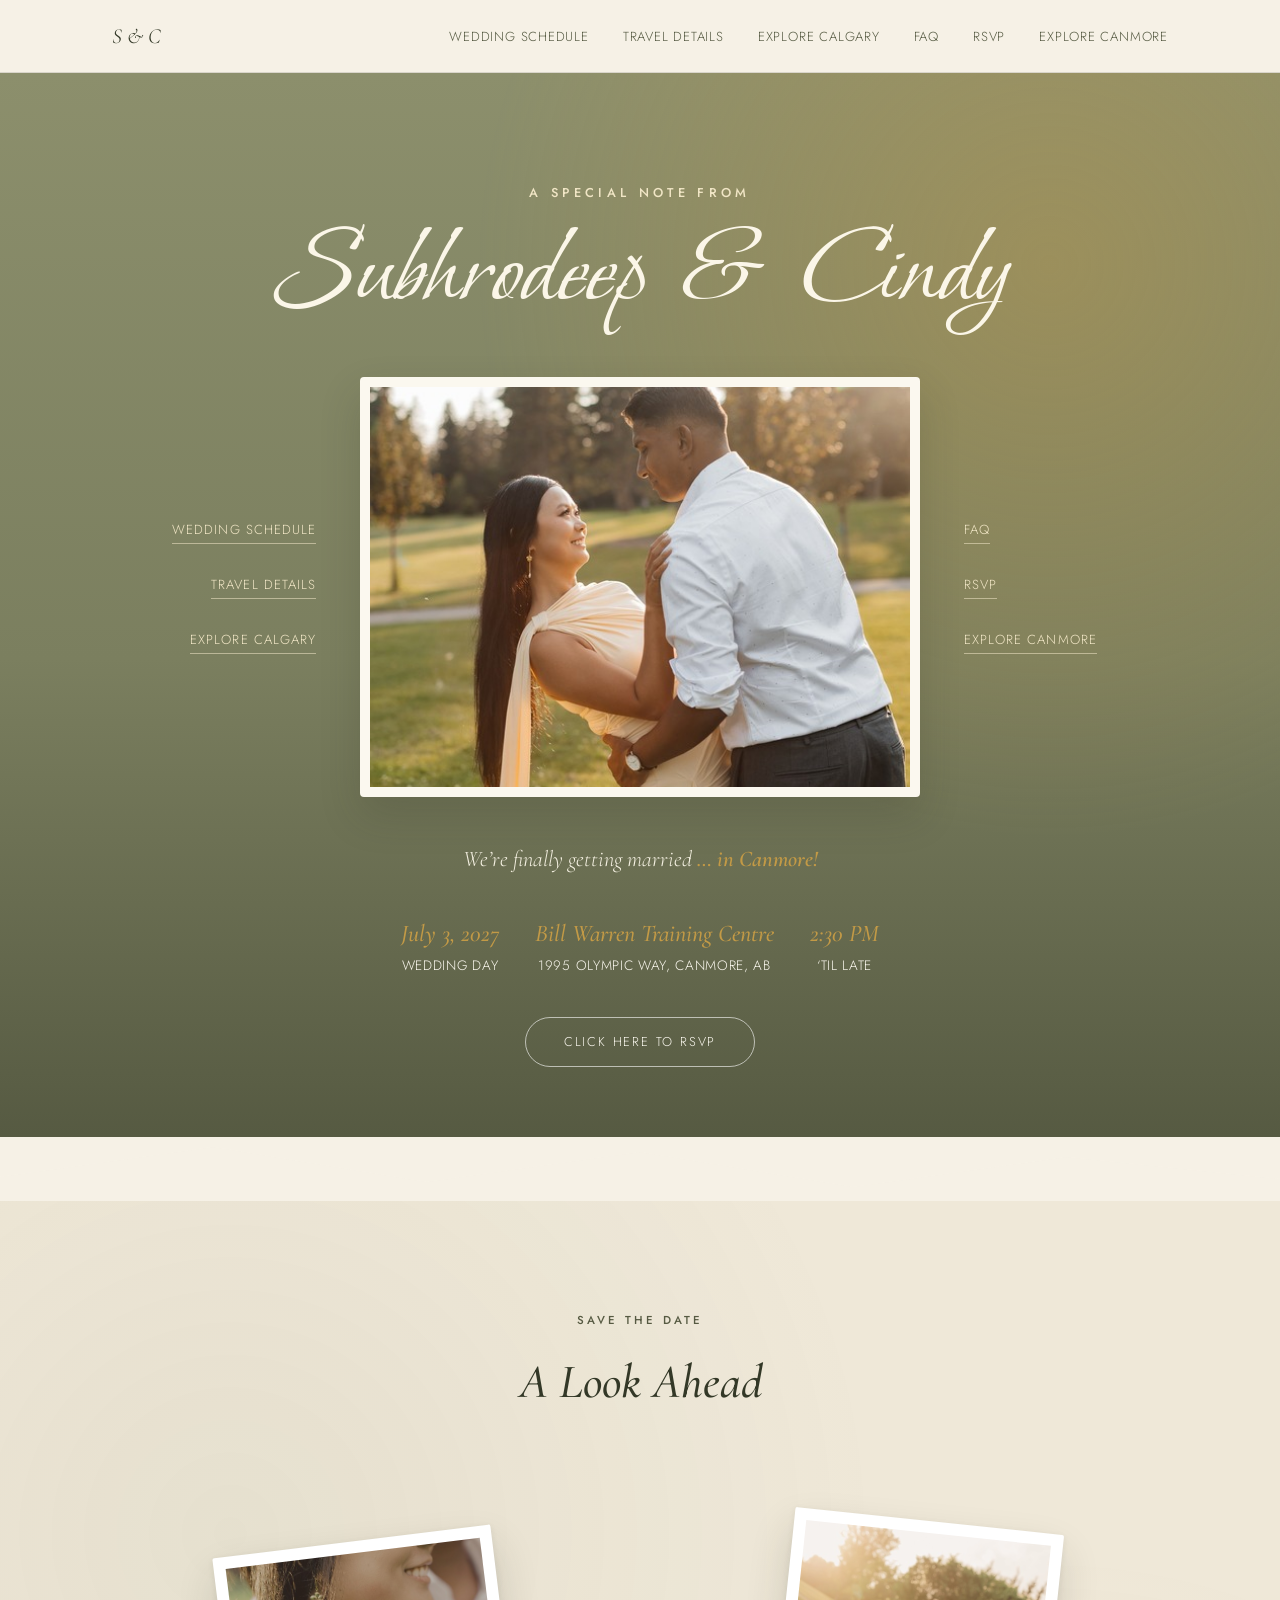
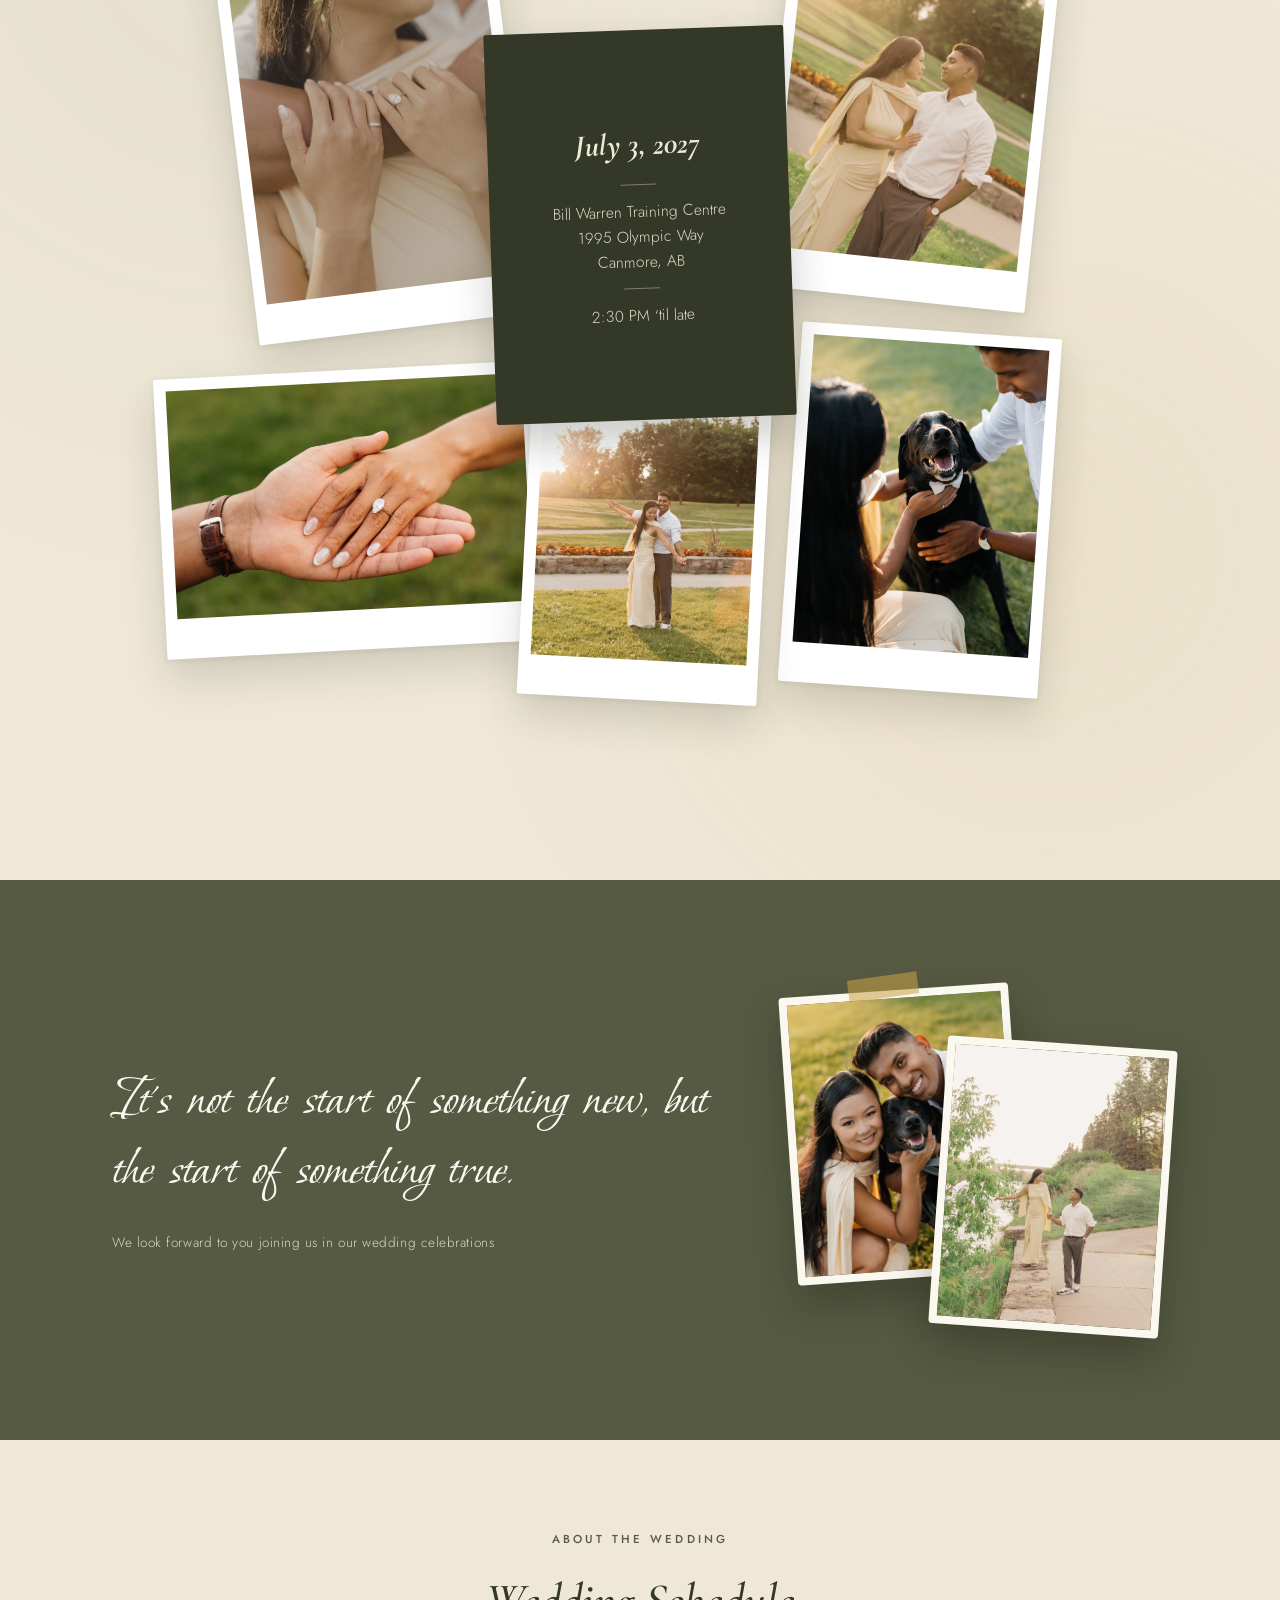
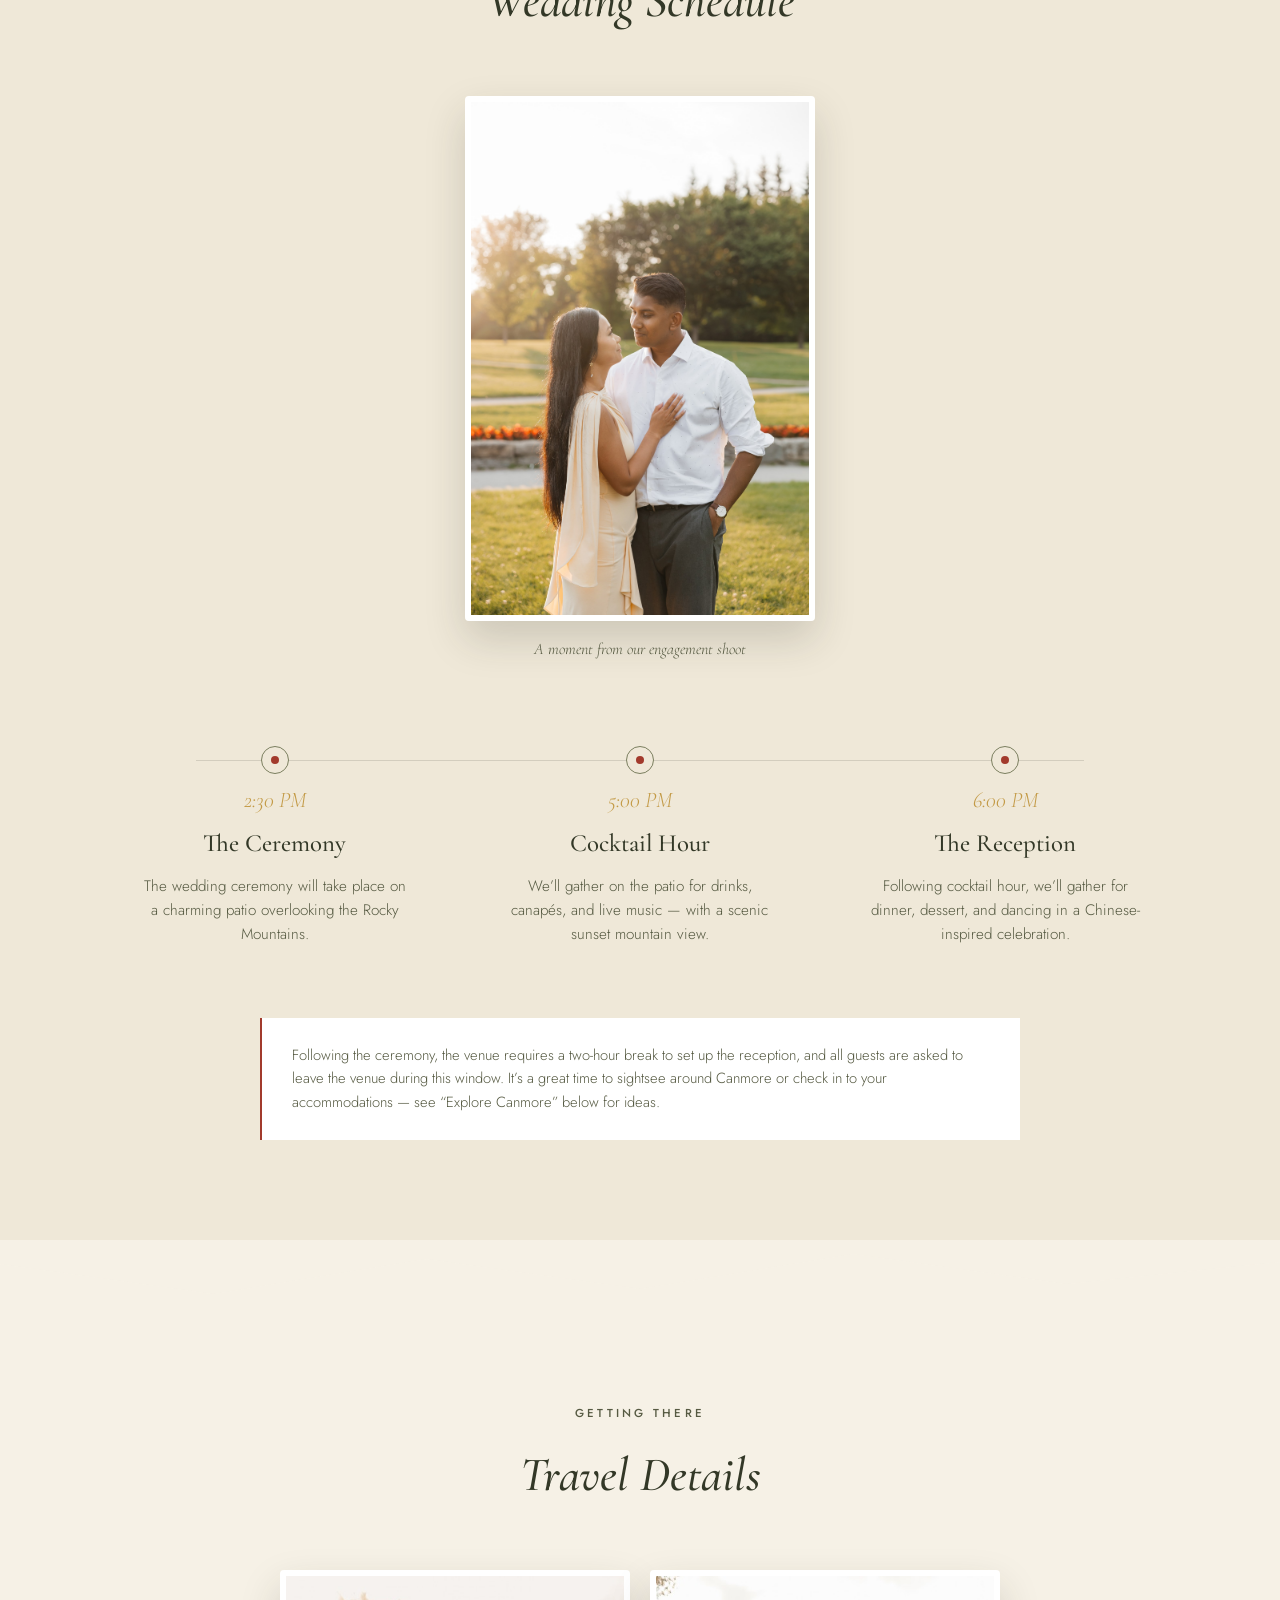
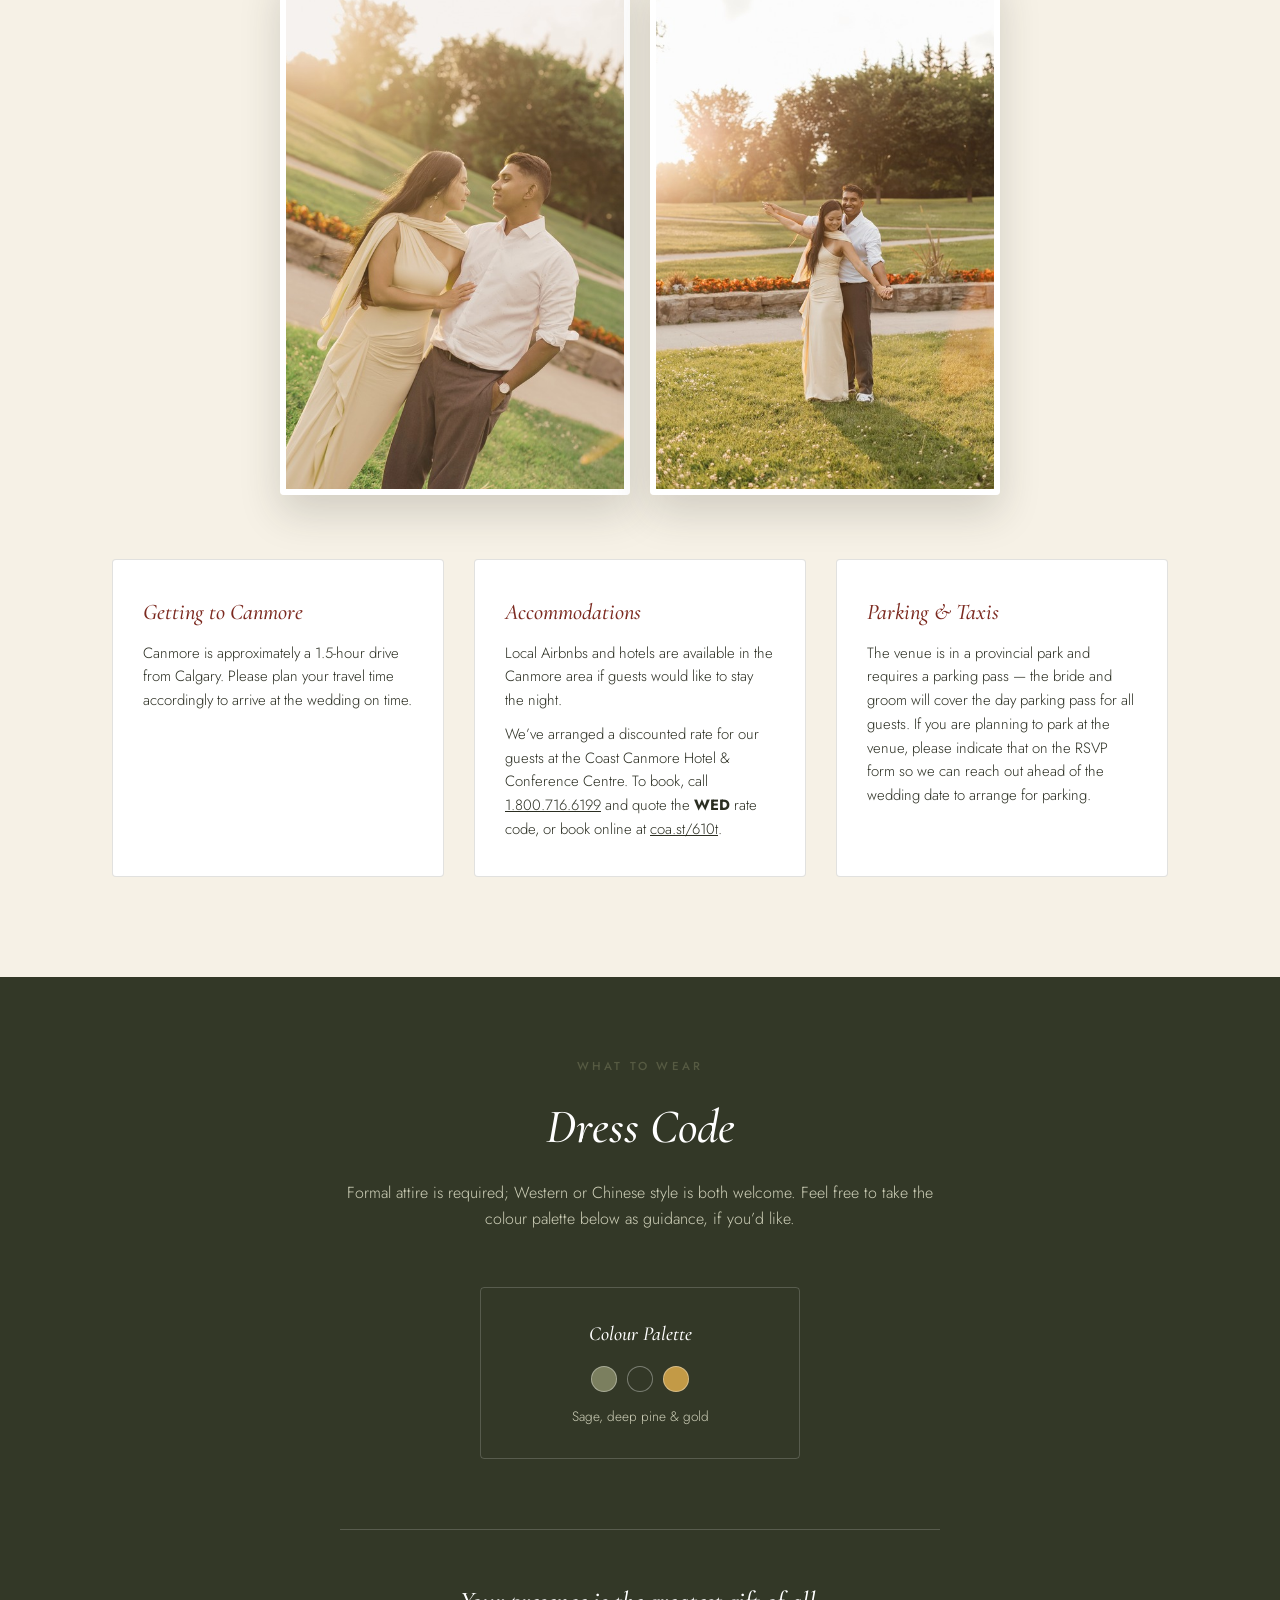
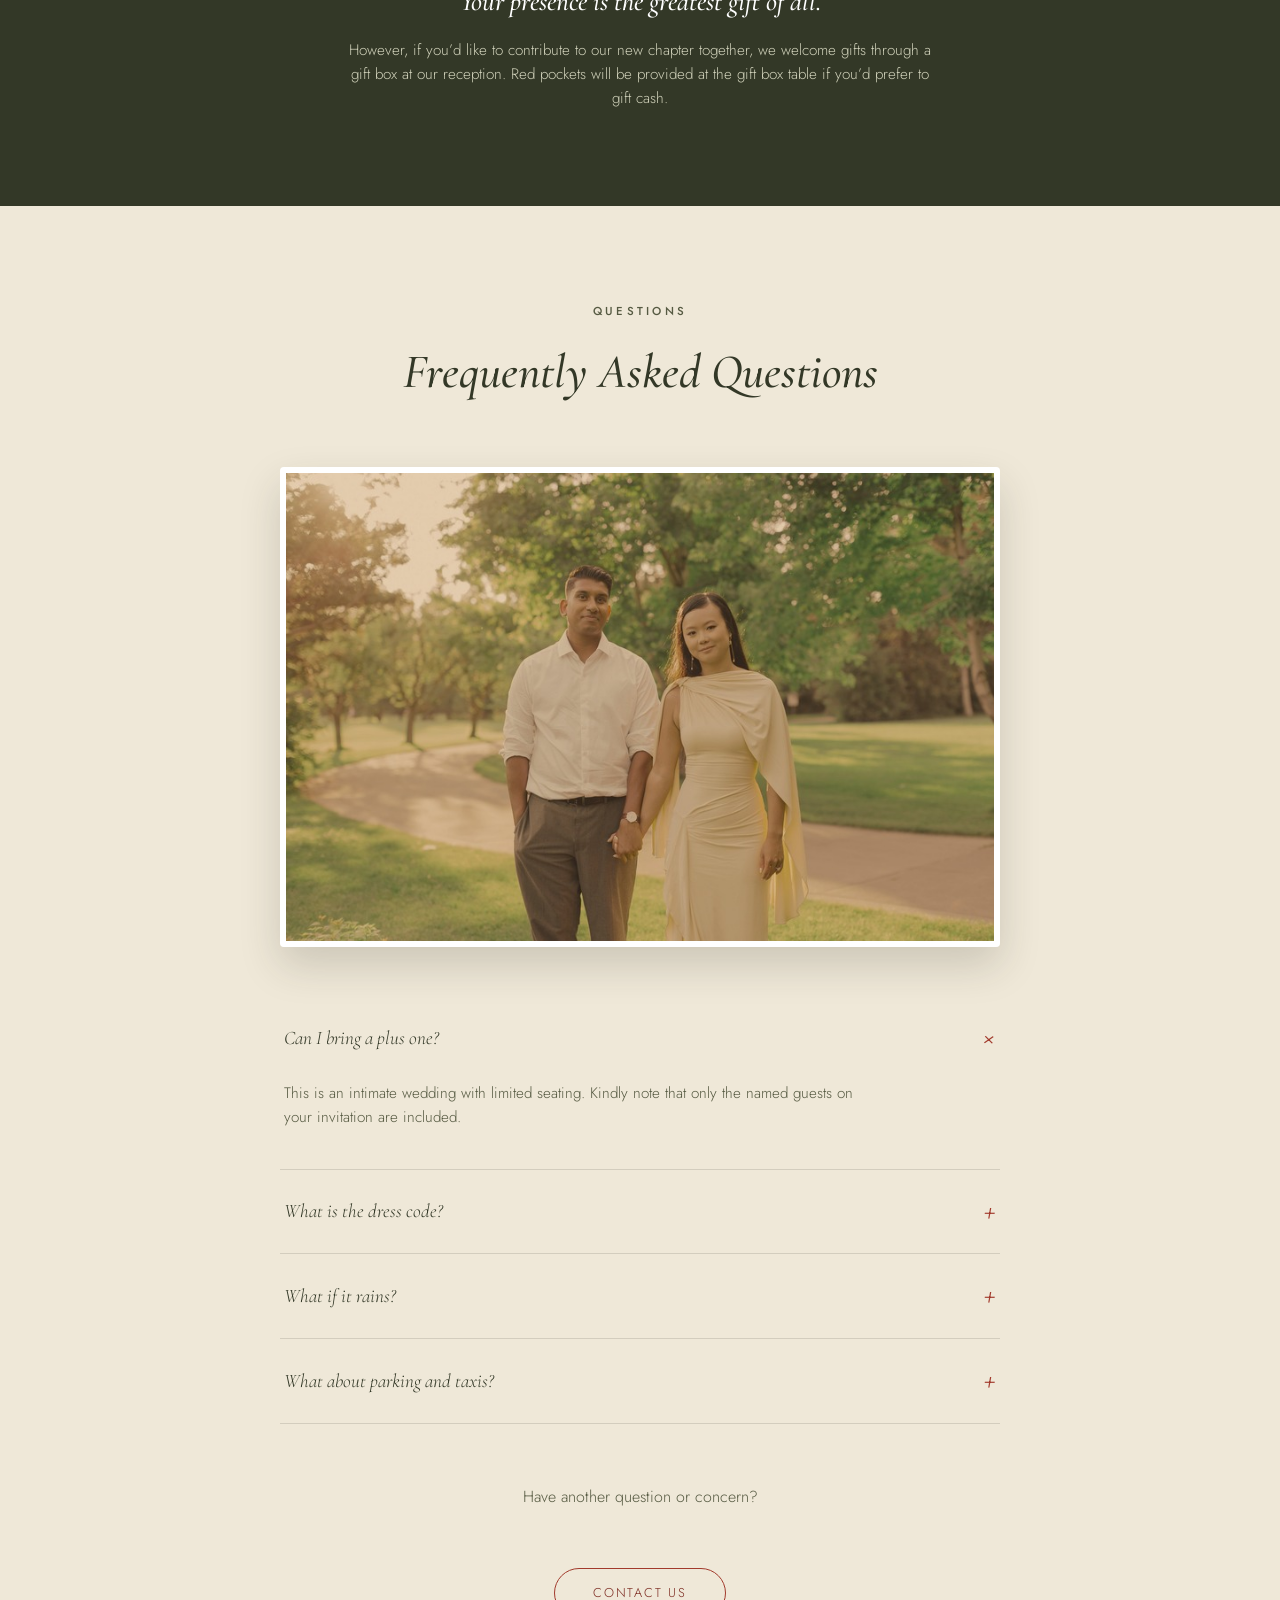
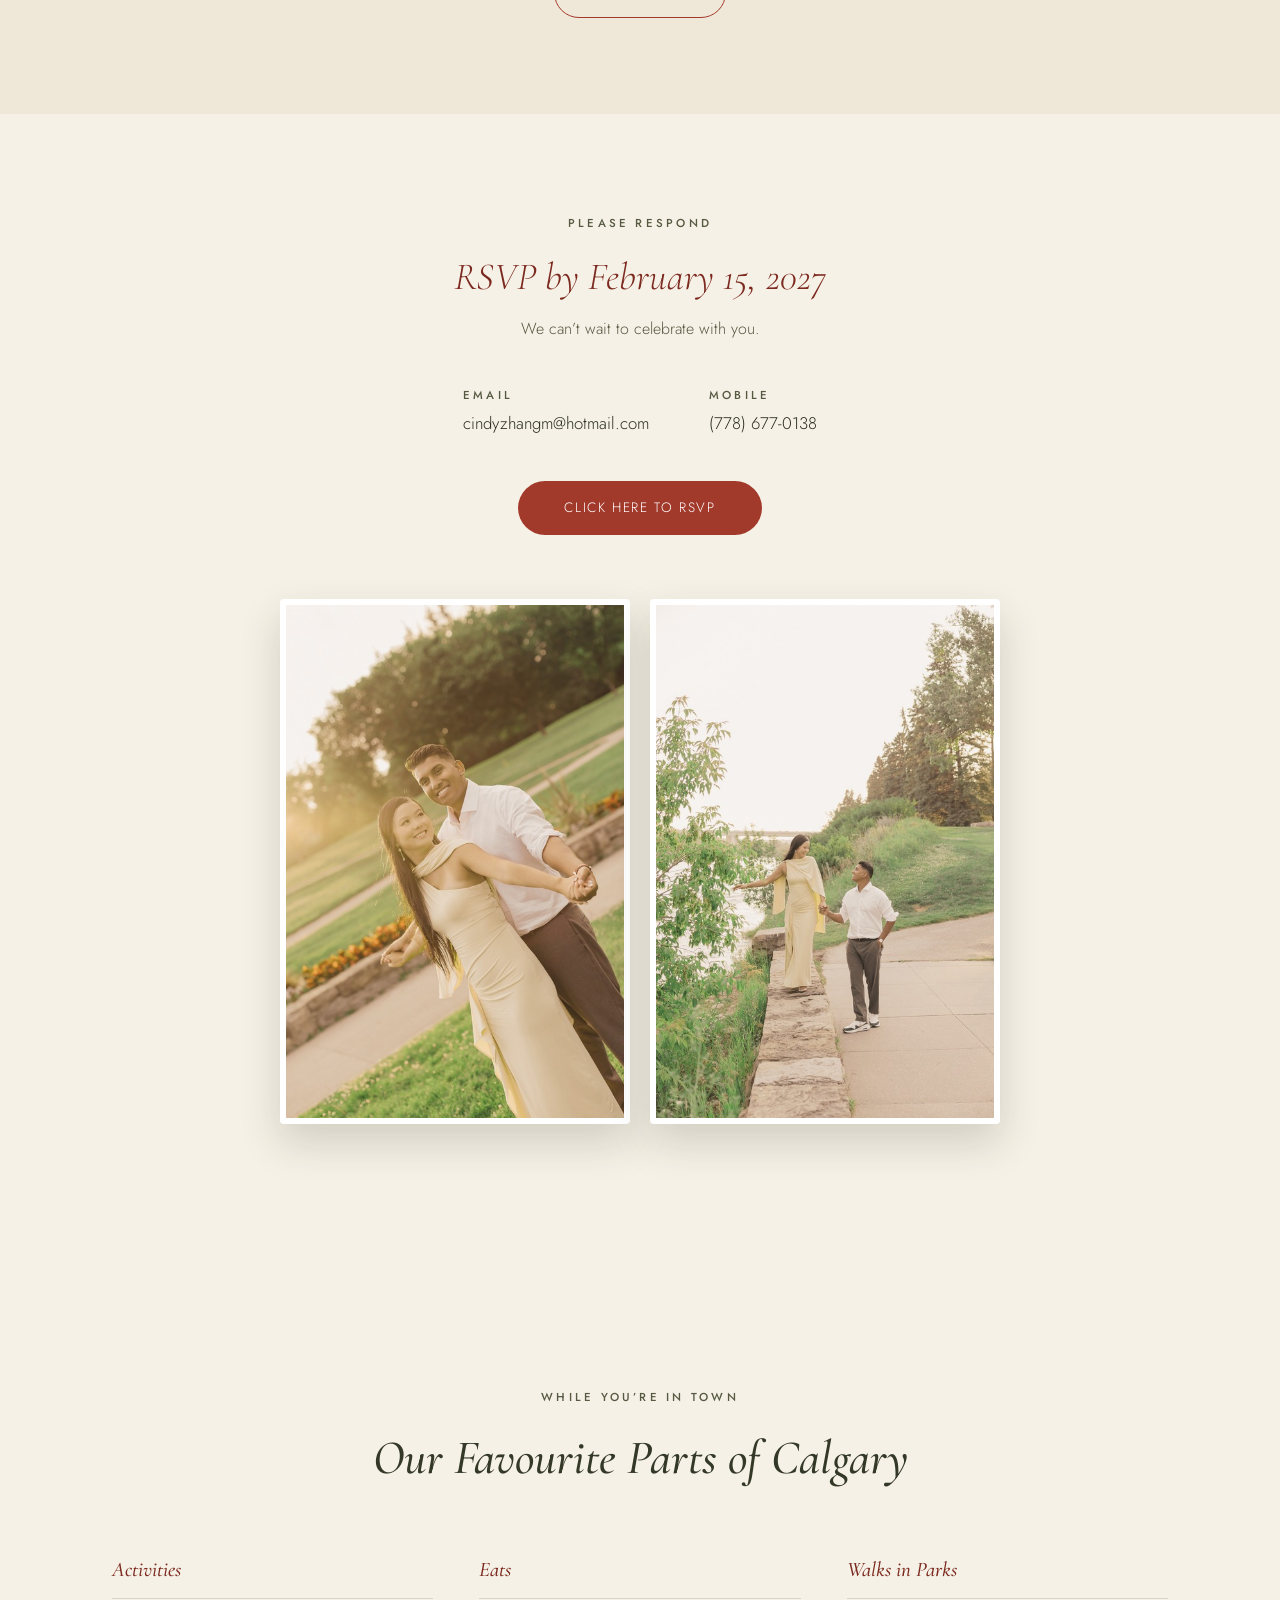
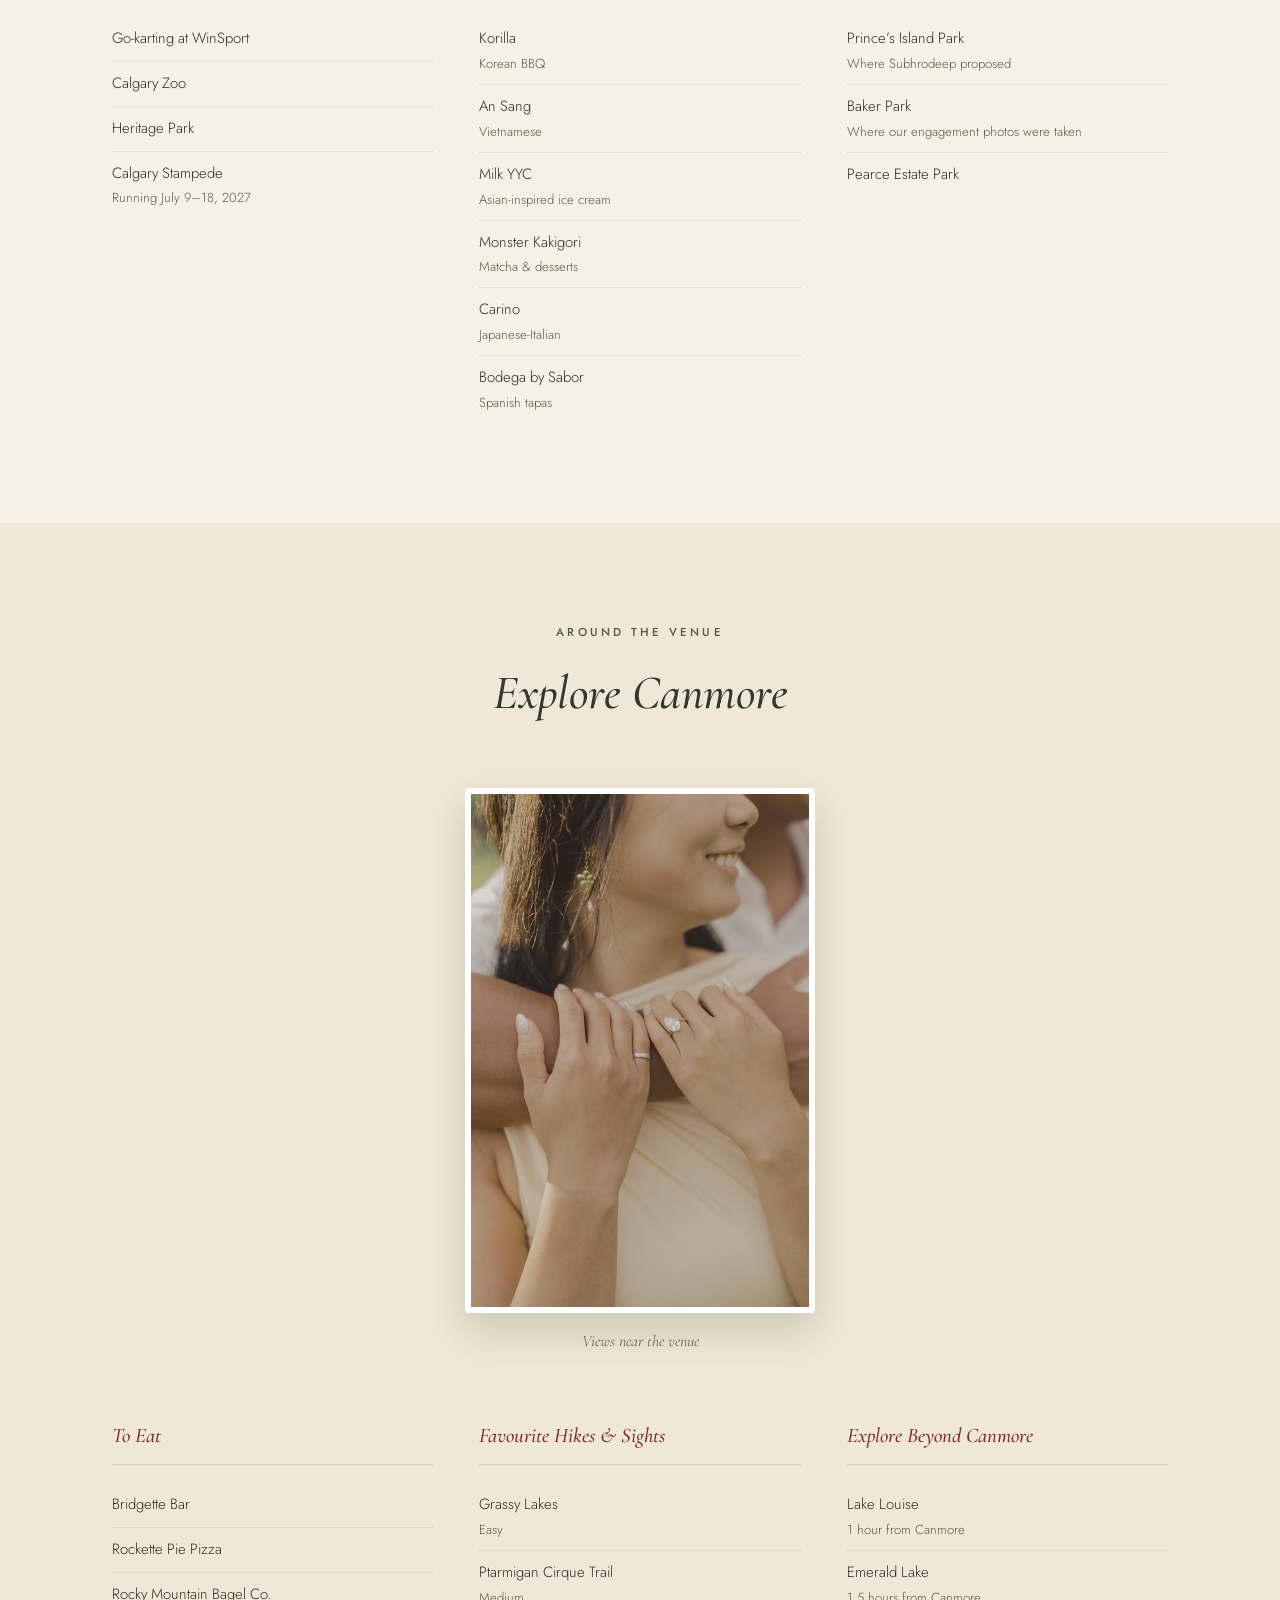
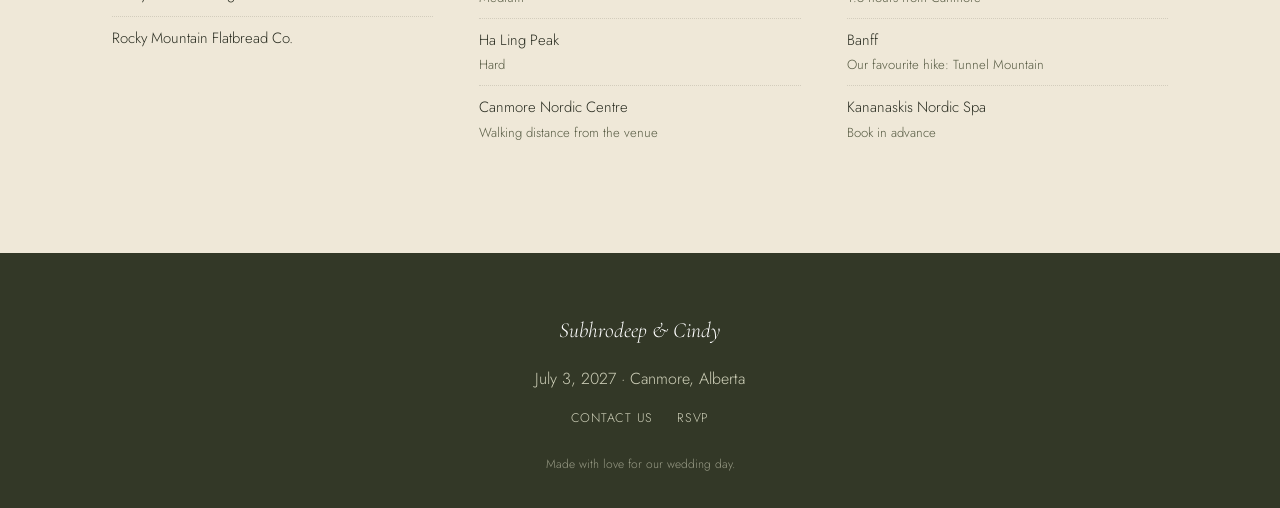
==== commit 4c936318: "updated rsvp page" ====
--- a/index.html
+++ b/index.html
@@ -568,9 +568,9 @@
   .dress-band .section-head p{ color:#cfd0b9; }
   .dress-grid{
     display:grid;
-    grid-template-columns:repeat(2,1fr);
+    grid-template-columns:1fr;
     gap:28px;
-    max-width:640px;
+    max-width:320px;
     margin:0 auto;
   }
   .dress-card{
@@ -597,7 +597,6 @@
     border:1px solid rgba(255,255,255,0.35);
   }
   .dress-card p{ font-size:0.85rem; color:#cfd0b9; margin:0; }
-  @media (max-width:640px){ .dress-grid{ grid-template-columns:1fr; } }
 
   /* gift note */
   .gift-note{
@@ -609,6 +608,9 @@
   }
   .gift-note h3{ font-size:1.7rem; font-style:italic; margin-bottom:14px; }
   .gift-note p{ color:var(--sage-deep); font-size:0.95rem; }
+  .dress-band .gift-note{ border-top-color:rgba(255,255,255,0.18); }
+  .dress-band .gift-note h3{ color:#fff; }
+  .dress-band .gift-note p{ color:#cfd0b9; }
 
   /* ---------- FAQ ---------- */
   .faq{ background:var(--cream-soft); padding:96px 0; }
@@ -879,7 +881,7 @@
     <div class="hero-meta">
       <div><strong>July 3, 2027</strong>Wedding Day</div>
       <div><strong>Bill Warren Training Centre</strong>1995 Olympic Way, Canmore, AB</div>
-      <div><strong>3:00 PM</strong>&lsquo;Til Late</div>
+      <div><strong>2:30 PM</strong>&lsquo;Til Late</div>
     </div>
 
     <a class="hero-cta" href="#rsvp">Click here to RSVP</a>
@@ -930,7 +932,7 @@
         <span class="divider"></span>
         <p>Bill Warren Training Centre<br>1995 Olympic Way<br>Canmore, AB</p>
         <span class="divider"></span>
-        <p>3:00 PM &lsquo;til late</p>
+        <p>2:30 PM &lsquo;til late</p>
       </div>
 
       <img class="envelope" src="assets/envelope.png" alt="" aria-hidden="true">
@@ -984,7 +986,7 @@
     <div class="schedule-rail">
       <div class="event-card">
         <div class="event-dot"></div>
-        <span class="event-time">3:00 PM</span>
+        <span class="event-time">2:30 PM</span>
         <h3>The Ceremony</h3>
         <p>The wedding ceremony will take place on a charming patio overlooking the Rocky Mountains.</p>
       </div>
@@ -1039,11 +1041,11 @@
       <div class="info-card">
         <h3>Accommodations</h3>
         <p>Local Airbnbs and hotels are available in the Canmore area if guests would like to stay the night.</p>
+        <p>We&rsquo;ve arranged a discounted rate for our guests at the Coast Canmore Hotel &amp; Conference Centre. To book, call <a href="tel:+18007166199">1.800.716.6199</a> and quote the <strong>WED</strong> rate code, or book online at <a href="http://coa.st/610t" target="_blank" rel="noopener">coa.st/610t</a>.</p>
       </div>
       <div class="info-card">
         <h3>Parking &amp; Taxis</h3>
-        <p>The venue is in a provincial park and requires a parking pass &mdash; the bride and groom will cover the day pass for all guests. If you&rsquo;re driving, let us know so we can arrange your license plate details in advance.</p>
-        <p>Staying in Canmore and need a taxi back to your accommodations? Let us know that too.</p>
+        <p>The venue is in a provincial park and requires a parking pass &mdash; the bride and groom will cover the day parking pass for all guests. If you are planning to park at the venue, please indicate that on the RSVP form so we can reach out ahead of the wedding date to arrange for parking.</p>
       </div>
     </div>
   </div>
@@ -1060,22 +1062,13 @@
 
     <div class="dress-grid">
       <div class="dress-card">
-        <h4>Ceremony</h4>
+        <h4>Colour Palette</h4>
         <div class="swatches">
           <span class="swatch" style="background:#7B7F5F"></span>
-          <span class="swatch" style="background:#EFE8D8"></span>
+          <span class="swatch" style="background:#333827"></span>
           <span class="swatch" style="background:#C39A46"></span>
         </div>
-        <p>Sage, cream &amp; gold &mdash; mountain-patio tones</p>
-      </div>
-      <div class="dress-card">
-        <h4>Reception</h4>
-        <div class="swatches">
-          <span class="swatch" style="background:#A23A2C"></span>
-          <span class="swatch" style="background:#C39A46"></span>
-          <span class="swatch" style="background:#333827"></span>
-        </div>
-        <p>Lacquer red, gold &amp; deep pine &mdash; evening celebration tones</p>
+        <p>Sage, deep pine &amp; gold</p>
       </div>
     </div>
 
@@ -1106,7 +1099,7 @@
       </details>
       <details class="faq-item">
         <summary>What is the dress code?</summary>
-        <p>Formal attire is required; Western or Chinese style is acceptable. Guests can follow the colour scheme of each event above as guidance, if they&rsquo;d like.</p>
+        <p>Formal attire is required; Western or Chinese style is acceptable. Guests can follow the colour scheme of the event above as guidance, if they&rsquo;d like. Please refrain from wearing white at the ceremony.</p>
       </details>
       <details class="faq-item">
         <summary>What if it rains?</summary>
@@ -1114,7 +1107,7 @@
       </details>
       <details class="faq-item">
         <summary>What about parking and taxis?</summary>
-        <p>The venue requires a parking pass, which we&rsquo;ll cover for all guests &mdash; just let us know if you&rsquo;re driving so we can arrange it, and let us know if you&rsquo;ll need a taxi back to your accommodations in Canmore.</p>
+        <p>The venue requires a parking pass as it is located in a provincial park. A parking pass will be covered for all guests. Additionally, a taxi ride at the end of the night from the venue to any accommodations in the Canmore town area will be covered. Please indicate your transportation requirements in the RSVP form.</p>
       </details>
     </div>
 
@@ -1177,7 +1170,6 @@
           <li>Go-karting at WinSport</li>
           <li>Calgary Zoo</li>
           <li>Heritage Park</li>
-          <li>Shops &amp; consignment stores in Beltline, Mission, Inglewood or Kensington</li>
           <li>Calgary Stampede <span>Running July 9&ndash;18, 2027</span></li>
         </ul>
       </div>
@@ -1185,14 +1177,10 @@
         <h3>Eats</h3>
         <ul>
           <li>Korilla <span>Korean BBQ</span></li>
-          <li>An Sang <span>Vietnamese cuisine</span></li>
+          <li>An Sang <span>Vietnamese</span></li>
           <li>Milk YYC <span>Asian-inspired ice cream</span></li>
           <li>Monster Kakigori <span>Matcha &amp; desserts</span></li>
-          <li>La Jawab <span>Indian cuisine</span></li>
-          <li>Singapore Sam&rsquo;s <span>Chinese</span></li>
           <li>Carino <span>Japanese-Italian</span></li>
-          <li>Bul <span>Korean &amp; sushi</span></li>
-          <li>Jane Bond <span>American BBQ</span></li>
           <li>Bodega by Sabor <span>Spanish tapas</span></li>
         </ul>
       </div>
@@ -1201,7 +1189,7 @@
         <ul>
           <li>Prince&rsquo;s Island Park <span>Where Subhrodeep proposed</span></li>
           <li>Baker Park <span>Where our engagement photos were taken</span></li>
-          <li>Sue Higgins Dog Park</li>
+          <li>Pearce Estate Park</li>
         </ul>
       </div>
     </div>
@@ -1238,11 +1226,9 @@
         <h3>Favourite Hikes &amp; Sights</h3>
         <ul>
           <li>Grassy Lakes <span>Easy</span></li>
-          <li>Heart Creek Trail <span>Easy</span></li>
+          <li>Ptarmigan Cirque Trail <span>Medium</span></li>
           <li>Ha Ling Peak <span>Hard</span></li>
           <li>Canmore Nordic Centre <span>Walking distance from the venue</span></li>
-          <li>Canmore Engine Bridge</li>
-          <li>Three Sisters Viewpoint</li>
         </ul>
       </div>
       <div class="explore-col">
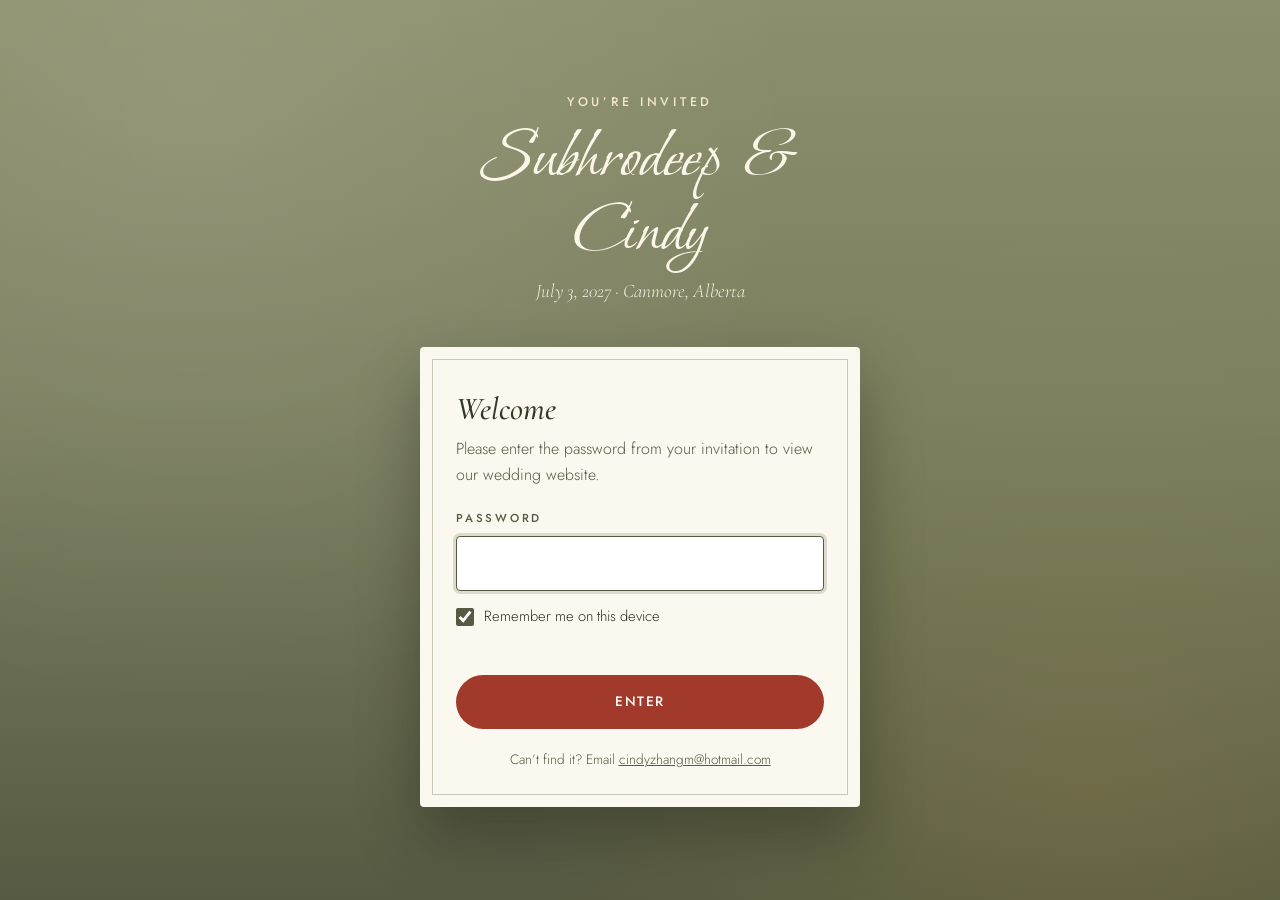
==== commit 62ced583: "added password to the page" ====
--- a/index.html
+++ b/index.html
@@ -3,1287 +3,207 @@
 <head>
 <meta charset="UTF-8">
 <meta name="viewport" content="width=device-width, initial-scale=1">
-<title>Subhrodeep &amp; Cindy — July 3, 2027</title>
-<!--
-  PHOTOS: this page references the original photo filenames from your
-  Canva export (e.g. "3195347d257da24caa619325d84fe5c0.jpg"). To show
-  them, place your downloaded "Wedding Website_files" folder in the
-  same directory as this HTML file — the paths below will resolve
-  automatically. Any photo not found falls back to a soft sage panel
-  instead of a broken-image icon.
--->
-<meta name="description" content="Join Subhrodeep and Cindy for their wedding celebration in Canmore, Alberta on July 3, 2027.">
+<title>Subhrodeep &amp; Cindy</title>
+<link rel="icon" href="favicon.ico" sizes="any">
+<link rel="icon" type="image/png" sizes="32x32" href="favicon-32.png">
+<link rel="icon" type="image/png" sizes="192x192" href="favicon-192.png">
+<link rel="apple-touch-icon" href="apple-touch-icon.png">
+<meta name="robots" content="noindex, nofollow">
 <link rel="preconnect" href="https://fonts.googleapis.com">
 <link rel="preconnect" href="https://fonts.gstatic.com" crossorigin>
-<link href="https://fonts.googleapis.com/css2?family=Cormorant+Garamond:ital,wght@0,400;0,500;0,600;1,500&family=Jost:wght@300;400;500;600&family=Bonheur+Royale&display=swap" rel="stylesheet">
-
+<link href="https://fonts.googleapis.com/css2?family=Cormorant+Garamond:ital,wght@0,500;1,500&family=Jost:wght@300;400;500&family=Bonheur+Royale&display=swap" rel="stylesheet">
+<!-- Generated by encrypt.py from index.source.html. Do not edit by hand. -->
 <style>
-  /* ============================================================
-     DESIGN TOKENS
-     A mountain-evening palette pulled from the venue itself:
-     sage slope, dusk pine, sunset gold, and a lacquer red for
-     the Chinese-inspired reception + red-pocket gifting tradition.
-     ============================================================ */
   :root{
-    --cream:      #F6F1E6;
-    --cream-soft: #EFE8D8;
-    --sage:       #7B7F5F;
-    --sage-deep:  #565A42;
-    --pine:       #333827;
-    --ink:        #2B2E22;
-    --gold:       #C39A46;
-    --lacquer:    #A23A2C;
-    --lacquer-deep: #7C2A20;
-    --line:       rgba(43,46,34,0.14);
-
-    --font-display: "Cormorant Garamond", serif;
-    --font-body:    "Jost", sans-serif;
-    --font-script:  "Bonheur Royale", cursive;
-
-    --max: 1120px;
-  }
-
+    --paper:#FBF8EF; --sage:#7B7F5F; --sage-deep:#565A42; --pine:#333827; --ink:#2B2E22;
+    --gold:#C39A46; --lacquer:#A23A2C; --lacquer-deep:#7C2A20;
+  }
   *,*::before,*::after{ box-sizing:border-box; }
-  html{ scroll-behavior:smooth; }
+  [hidden]{ display:none !important; }
   body{
-    margin:0;
-    background:var(--cream);
-    color:var(--ink);
-    font-family:var(--font-body);
-    font-weight:300;
-    line-height:1.6;
+    margin:0; min-height:100vh;
+    display:flex; align-items:center; justify-content:center;
+    padding:32px 16px;
+    font-family:"Jost",sans-serif; font-weight:300; line-height:1.6; color:var(--ink);
     -webkit-font-smoothing:antialiased;
-  }
-  img{ max-width:100%; display:block; }
-  a{ color:inherit; }
-  h1,h2,h3,h4{
-    font-family:var(--font-display);
-    font-weight:500;
-    margin:0;
-    color:var(--pine);
-  }
-  p{ margin:0 0 1em; }
-  ul{ margin:0; padding:0; list-style:none; }
-  .wrap{
-    max-width:var(--max);
-    margin:0 auto;
-    padding:0 32px;
-  }
-  section{ position:relative; }
-
-  @media (prefers-reduced-motion: reduce){
-    html{ scroll-behavior:auto; }
-    *{ animation-duration:0.01ms !important; transition-duration:0.01ms !important; }
-  }
-
-  /* ---------- eyebrow / labels ---------- */
+    background:
+      radial-gradient(circle at 15% 12%, rgba(255,255,255,0.10), transparent 45%),
+      radial-gradient(circle at 85% 88%, rgba(195,154,70,0.16), transparent 42%),
+      linear-gradient(180deg, #8C8F6C 0%, var(--sage) 45%, var(--sage-deep) 100%);
+  }
+  :focus-visible{ outline:2px solid var(--gold); outline-offset:3px; }
+  .gate{ width:100%; max-width:440px; text-align:center; }
   .eyebrow{
-    font-family:var(--font-body);
-    font-size:0.72rem;
-    letter-spacing:0.28em;
-    text-transform:uppercase;
-    color:var(--sage-deep);
-    font-weight:500;
-    display:block;
-    margin-bottom:14px;
-  }
-
-  /* ---------- signature element: mountain skyline divider ----------
-     A layered ridge line with a small sun — the throughline motif,
-     referencing the "sunset mountain view" from the ceremony &
-     cocktail hour, used to break every section transition. */
-  .ridge{
-    width:100%;
-    height:64px;
-    display:block;
-  }
-  .ridge--sage path{ fill:var(--sage); }
-  .ridge--cream path{ fill:var(--cream); }
-  .ridge circle{ fill:var(--gold); }
-
-  /* ---------- top navigation ---------- */
-  .nav{
-    position:sticky;
-    top:0;
-    z-index:50;
-    background:rgba(246,241,230,0.92);
-    backdrop-filter:blur(6px);
-    border-bottom:1px solid var(--line);
-  }
-  .nav .wrap{
-    display:flex;
-    align-items:center;
-    justify-content:space-between;
-    height:72px;
-  }
-  .nav-mark{
-    font-family:var(--font-display);
-    font-size:1.35rem;
-    font-style:italic;
-    color:var(--pine);
-    text-decoration:none;
-    white-space:nowrap;
-  }
-  .nav-links{
-    display:flex;
-    gap:34px;
-  }
-  .nav-links a{
-    text-decoration:none;
-    font-size:0.82rem;
-    letter-spacing:0.06em;
-    text-transform:uppercase;
-    color:var(--sage-deep);
-    position:relative;
-    padding:4px 0;
-  }
-  .nav-links a::after{
-    content:"";
-    position:absolute;
-    left:0; right:100%;
-    bottom:0;
-    height:1px;
-    background:var(--lacquer);
-    transition:right .25s ease;
-  }
-  .nav-links a:hover::after{ right:0; }
-  .nav-toggle{
-    display:none;
-    background:none;
-    border:none;
-    cursor:pointer;
-    padding:8px;
-  }
-  .nav-toggle span{
-    display:block;
-    width:24px; height:1.5px;
-    background:var(--pine);
-    margin:5px 0;
-    transition:transform .2s ease, opacity .2s ease;
-  }
-
-  @media (max-width:820px){
-    .nav-links{
-      position:absolute;
-      top:72px; left:0; right:0;
-      background:var(--cream);
-      flex-direction:column;
-      gap:0;
-      border-bottom:1px solid var(--line);
-      max-height:0;
-      overflow:hidden;
-      transition:max-height .3s ease;
-    }
-    .nav-links.open{ max-height:420px; }
-    .nav-links a{
-      padding:16px 32px;
-      width:100%;
-      border-top:1px solid var(--line);
-    }
-    .nav-toggle{ display:block; }
-  }
-
-  /* ---------- hero ---------- */
-  .hero{
-    background:
-      radial-gradient(circle at 82% 18%, rgba(195,154,70,0.35), transparent 42%),
-      linear-gradient(180deg, #8C8F6C 0%, var(--sage) 55%, var(--sage-deep) 100%);
-    color:#fbf8ef;
-    padding:110px 0 0;
-    overflow:hidden;
-    position:relative;
-  }
-  .hero .wrap{
-    text-align:center;
-    display:flex;
-    flex-direction:column;
-    align-items:center;
-    padding-bottom:70px;
-  }
-  .hero .eyebrow{
-    color:#F1E6C6;
-    font-size:0.8rem;
-    letter-spacing:0.34em;
-  }
-  .hero h1{
-    color:#fbf6e8;
-    font-family:var(--font-script);
-    font-weight:400;
-    font-size:clamp(3.4rem, 9vw, 7.2rem);
-    line-height:1;
-  }
-
-  /* ---------- hero stage: nav flanking the centrepiece photo ---------- */
-  .hero-stage{
-    display:grid;
-    grid-template-columns:1fr auto 1fr;
-    align-items:center;
-    gap:44px;
-    width:100%;
-    margin-top:44px;
-  }
-  .hero-nav{ display:flex; flex-direction:column; gap:30px; }
-  .hero-nav.left{ align-items:flex-end; text-align:right; }
-  .hero-nav.right{ align-items:flex-start; text-align:left; }
-  .hero-nav a{
-    text-decoration:none;
-    font-size:0.82rem;
-    letter-spacing:0.08em;
-    text-transform:uppercase;
-    color:#F1E6C6;
-    border-bottom:1px solid rgba(241,230,198,0.55);
-    padding-bottom:3px;
-    transition:color .2s ease, border-color .2s ease;
-  }
-  .hero-nav a:hover{ color:#fff; border-color:#fff; }
-  @media (max-width:900px){
-    .hero-stage{ grid-template-columns:1fr; justify-items:center; }
-    .hero-nav{ display:none; }
-  }
-
-  .hero-photo-main{
-    width:min(560px, 78vw);
-    aspect-ratio:4/3;
-    border:10px solid #fbf8ef;
-    box-shadow:0 30px 60px rgba(20,22,14,0.35);
-  }
-
-  .hero-tagline{
-    font-family:var(--font-display);
-    font-style:italic;
-    font-size:clamp(1.1rem,2.4vw,1.4rem);
-    max-width:560px;
-    margin:44px 0 0;
-    color:#f3efe0;
-  }
-  .hero-tagline em{ color:var(--gold); font-weight:600; }
-  .hero-meta{
-    display:flex;
-    gap:36px;
-    flex-wrap:wrap;
-    justify-content:center;
-    margin-top:38px;
-    font-size:0.85rem;
-    letter-spacing:0.05em;
-    text-transform:uppercase;
-  }
-  .hero-meta div{ text-align:center; }
-  .hero-meta strong{
-    display:block;
-    font-family:var(--font-display);
-    font-size:1.5rem;
-    font-style:italic;
-    font-weight:500;
-    letter-spacing:0;
-    text-transform:none;
-    color:var(--gold);
-    margin-bottom:2px;
-  }
-  .hero-cta{
-    margin-top:40px;
-    display:inline-block;
-    padding:14px 38px;
-    border:1px solid rgba(255,255,255,0.6);
-    border-radius:999px;
-    text-decoration:none;
-    font-size:0.8rem;
-    letter-spacing:0.14em;
-    text-transform:uppercase;
-    transition:background .2s ease, color .2s ease;
-  }
-  .hero-cta:hover{ background:#fff; color:var(--sage-deep); }
-
-  /* ---------- save-the-date collage ----------
-     A single cohesive cluster with a deliberate 3-tier stacking order:
-       1. envelope  (z-index 1 — back-most, a paper base peeking through
-                      the gaps between the scattered photos)
-       2. pictures  (z-index 2 — the photos, arranged around the
-                      centre with their inner edges tucked under the card)
-       3. date card (z-index 3 — the centrepiece, sitting on the photos)
-       4. flowers   (z-index 4 — front-most, laid over the card corners
-                      the way loose stems sit in a flat-lay)
-     The wax seal is a small embellishment stamped on the details
-     card's corner, so it stays above everything at z-index 5. */
-  .collage{
-    background:
-      radial-gradient(circle at 18% 26%, rgba(123,127,95,0.08), transparent 46%),
-      radial-gradient(circle at 82% 74%, rgba(195,154,70,0.10), transparent 42%),
-      var(--cream-soft);
-    padding:110px 0 170px;
-    position:relative;
-    overflow:hidden;
-  }
-  .collage-grid{
-    position:relative;
-    max-width:1040px;
-    height:790px;
-    margin:100px auto 0;
-  }
-
-  /* tier 1: envelope (back-most) */
-  .envelope{
-    position:absolute;
-    left:320px; top:60px;
-    width:400px;
-    pointer-events:none;
-    z-index:1;
-    filter:drop-shadow(0 18px 30px rgba(43,46,34,0.18));
-  }
-
-  /* tier 2: pictures — printed photos with a deeper bottom margin, like
-     a stack of prints scattered on a table. Hovering one straightens it
-     and lifts it to the top of the pile. */
-  .collage-grid .collage-card{
-    position:absolute;
-    z-index:2;
-    background:#fff;
-    padding:12px 12px 40px;
-    border-radius:2px;
-    box-shadow:0 20px 40px rgba(43,46,34,0.16), 0 2px 6px rgba(43,46,34,0.08);
-    transition:transform .35s ease, box-shadow .35s ease;
-  }
-  .collage-grid .collage-card img{ width:100%; height:100%; object-fit:cover; display:block; }
-  .collage-card .photo-fallback{ color:var(--sage-deep); }
-  .collage-card.photo-frame:hover{
-    transform:rotate(0deg) scale(1.04);
-    z-index:6;
-    box-shadow:0 30px 60px rgba(43,46,34,0.24), 0 4px 10px rgba(43,46,34,0.10);
-  }
-
-  /* photos ring the date card: two on each side, one tucked beneath it */
-  .collage-card.photo-a{ left:115px; top:20px;  width:280px; height:390px; transform:rotate(-7deg); }
-  .collage-card.photo-d{ left:40px;  top:450px; width:380px; height:280px; transform:rotate(-3deg); }
-  .collage-card.photo-c{ left:655px; top:0;     width:270px; height:380px; transform:rotate(6deg); }
-  .collage-card.photo-e{ left:670px; top:410px; width:260px; height:360px; transform:rotate(4deg); }
-  .collage-card.photo-b{ left:405px; top:450px; width:240px; height:330px; transform:rotate(3deg); }
-  .collage-card.details{
-    left:370px; top:110px; width:300px; height:390px;
-    z-index:3;
-    padding:12px;
-    background:var(--pine); color:#efe9d8;
-    display:flex; flex-direction:column; align-items:center; justify-content:center; gap:14px;
-    text-align:center; transform:rotate(-2deg);
-    box-shadow:0 20px 40px rgba(43,46,34,0.24);
-  }
-  .collage-card.details strong{ font-family:var(--font-display); font-style:italic; font-size:1.9rem; }
-  .collage-card.details p{ margin:0; font-size:0.98rem; line-height:1.6; color:#d8dac2; }
-  .collage-card.details .divider{ width:36px; height:1px; background:rgba(239,233,216,0.4); }
-
-  /* tier 3: flowers (front-most) */
-  .floral{ position:absolute; pointer-events:none; z-index:4; }
-  .floral--calla{ width:170px; left:290px; top:40px; transform:rotate(-14deg); }
-  .floral--bouquet{ width:150px; left:300px; top:440px; transform:rotate(-6deg); }
-  .floral--orchid{ width:160px; left:600px; top:400px; transform:rotate(8deg); }
-
-  /* embellishment: stamped on top of the details card corner */
-  .floral--seal{ width:84px; left:620px; top:80px; transform:rotate(10deg); z-index:5; filter:drop-shadow(0 6px 14px rgba(43,46,34,0.25)); }
-
-  /* mid-size screens: keep the scattered pile, just scaled down */
-  @media (max-width:1100px) and (min-width:901px){
-    .collage-grid{ zoom:0.78; }
-  }
-
-  /* small screens: a two-column pile of prints */
-  @media (max-width:900px){
-    .collage-grid{
-      height:auto; margin-top:0;
-      display:grid; grid-template-columns:1fr 1fr; gap:22px 16px;
-      max-width:520px;
-    }
-    .collage-grid .collage-card{ position:relative !important; left:auto !important; top:auto !important; width:auto !important; height:auto !important; padding:8px 8px 26px; }
-    .collage-grid .collage-card img{ aspect-ratio:2/3; height:auto; }
-    .collage-card.photo-a{ transform:rotate(-3deg); }
-    .collage-card.photo-c{ transform:rotate(2deg); }
-    .collage-card.photo-b{ transform:rotate(-2deg); }
-    .collage-card.photo-e{ transform:rotate(3deg); }
-    .collage-card.photo-d{ grid-column:1 / -1; transform:rotate(-1deg); }
-    .collage-card.photo-d img{ aspect-ratio:3/2; }
-    .collage-card.details{ grid-column:1 / -1; order:-1; height:auto; padding:32px 26px; transform:none; }
-    .floral, .envelope{ display:none; }
-  }
-
-  /* ---------- intro quote ---------- */
-  .intro{
-    background:var(--sage-deep);
-    color:#fbf8ef;
-    padding:110px 0;
-  }
-  .intro .wrap{
-    display:grid;
-    grid-template-columns:1fr 380px;
-    align-items:center;
-    gap:50px;
-  }
-  .intro blockquote{
-    margin:0;
-    font-family:var(--font-script);
-    font-size:clamp(2.3rem,4.6vw,3.5rem);
-    line-height:1.25;
-    color:#fbf8ef;
-  }
-  .intro cite{
-    display:block;
-    margin-top:26px;
-    font-family:var(--font-body);
-    font-style:normal;
-    font-size:0.85rem;
-    letter-spacing:0.04em;
-    text-transform:none;
-    color:#d8dac2;
-  }
-  .intro-photos{ position:relative; height:340px; }
-  .intro-photos .photo-frame{
-    position:absolute;
-    border:8px solid #fbf8ef;
-    box-shadow:0 20px 40px rgba(20,22,14,0.3);
-  }
-  .intro-photos .photo-frame.one{ width:230px; aspect-ratio:4/5; top:0; left:0; transform:rotate(-4deg); z-index:1; }
-  .intro-photos .photo-frame.two{ width:230px; aspect-ratio:4/5; bottom:0; right:0; transform:rotate(4deg); z-index:2; }
-  .washi{
-    position:absolute; top:-14px; left:60px;
-    width:70px; height:22px;
-    background:rgba(201,162,70,0.55);
-    transform:rotate(-8deg);
-    z-index:3;
-  }
-  @media (max-width:820px){
-    .intro .wrap{ grid-template-columns:1fr; text-align:center; }
-    .intro blockquote{ text-align:center; }
-    .intro-photos{ margin:20px auto 0; width:260px; }
-  }
-
-  /* ---------- section heading pattern ---------- */
-  .section-head{
-    text-align:center;
-    max-width:620px;
-    margin:0 auto 56px;
-  }
-  .section-head h2{
-    font-size:clamp(2.1rem,4.6vw,3rem);
-    font-style:italic;
-  }
-  .section-head p{ margin-top:14px; color:var(--sage-deep); }
-
-  /* ---------- schedule / about the wedding ---------- */
-  .schedule{
-    background:var(--cream-soft);
-    padding:90px 0 100px;
-  }
-  .schedule-rail{
-    position:relative;
-    display:grid;
-    grid-template-columns:repeat(3,1fr);
-    gap:40px;
-  }
-  .schedule-rail::before{
-    content:"";
-    position:absolute;
-    top:34px; left:8%; right:8%;
-    height:1px;
-    background:var(--line);
-  }
-  .event-card{
-    position:relative;
-    text-align:center;
-    padding-top:56px;
-  }
-  .event-dot{
-    position:absolute;
-    top:20px; left:50%;
-    transform:translateX(-50%);
-    width:28px; height:28px;
-    border-radius:50%;
-    background:var(--cream-soft);
-    border:1px solid var(--sage);
-    display:flex;
-    align-items:center;
-    justify-content:center;
-  }
-  .event-dot::after{
-    content:"";
-    width:8px;height:8px;
-    border-radius:50%;
-    background:var(--lacquer);
-  }
-  .event-time{
-    font-family:var(--font-display);
-    font-style:italic;
-    color:var(--gold);
-    font-size:1.4rem;
-    display:block;
-    margin-bottom:6px;
-  }
-  .event-card h3{ font-size:1.55rem; margin-bottom:10px; }
-  .event-card p{ color:var(--sage-deep); font-size:0.95rem; max-width:270px; margin-inline:auto; }
-
-  .schedule-note{
-    margin-top:56px;
-    padding:26px 30px;
-    border-left:2px solid var(--lacquer);
-    background:#fff;
-    max-width:760px;
-    margin-inline:auto;
-    font-size:0.92rem;
-    color:var(--sage-deep);
-  }
-
-  @media (max-width:760px){
-    .schedule-rail{ grid-template-columns:1fr; gap:52px; }
-    .schedule-rail::before{ display:none; }
-  }
-
-  /* ---------- travel + dress code + gift : two/three col info ---------- */
-  .info-band{ padding:100px 0; }
-  .info-grid{
-    display:grid;
-    grid-template-columns:repeat(3,1fr);
-    gap:30px;
-  }
-  .info-card{
-    background:#fff;
-    border:1px solid var(--line);
-    border-radius:4px;
-    padding:34px 30px;
-  }
-  .info-card h3{
-    font-size:1.4rem;
-    font-style:italic;
-    margin-bottom:12px;
-    color:var(--lacquer-deep);
-  }
-  .info-card p{ font-size:0.93rem; color:var(--ink); margin-bottom:0; }
-  .info-card p + p{ margin-top:10px; }
-
-  @media (max-width:900px){
-    .info-grid{ grid-template-columns:1fr; }
-  }
-
-  /* dress code swatches */
-  .dress-band{
-    background:var(--pine);
-    color:#efe9d8;
-    padding:80px 0;
-  }
-  .dress-band .section-head h2{ color:#fff; }
-  .dress-band .section-head p{ color:#cfd0b9; }
-  .dress-grid{
-    display:grid;
-    grid-template-columns:1fr;
-    gap:28px;
-    max-width:320px;
-    margin:0 auto;
-  }
-  .dress-card{
-    text-align:center;
-    padding:30px 22px;
-    border:1px solid rgba(255,255,255,0.18);
-    border-radius:4px;
-  }
-  .dress-card h4{
-    color:#fff;
-    font-style:italic;
-    font-size:1.25rem;
-    margin-bottom:16px;
-  }
-  .swatches{
-    display:flex;
-    justify-content:center;
-    gap:10px;
-    margin-bottom:14px;
-  }
-  .swatch{
-    width:26px;height:26px;
-    border-radius:50%;
-    border:1px solid rgba(255,255,255,0.35);
-  }
-  .dress-card p{ font-size:0.85rem; color:#cfd0b9; margin:0; }
-
-  /* gift note */
-  .gift-note{
-    text-align:center;
-    max-width:600px;
-    margin:70px auto 0;
-    padding-top:50px;
-    border-top:1px solid var(--line);
-  }
-  .gift-note h3{ font-size:1.7rem; font-style:italic; margin-bottom:14px; }
-  .gift-note p{ color:var(--sage-deep); font-size:0.95rem; }
-  .dress-band .gift-note{ border-top-color:rgba(255,255,255,0.18); }
-  .dress-band .gift-note h3{ color:#fff; }
-  .dress-band .gift-note p{ color:#cfd0b9; }
-
-  /* ---------- FAQ ---------- */
-  .faq{ background:var(--cream-soft); padding:96px 0; }
-  .faq-list{
-    max-width:720px;
-    margin:0 auto;
-  }
-  .faq-item{
-    border-bottom:1px solid var(--line);
-  }
-  .faq-item summary{
-    cursor:pointer;
-    list-style:none;
-    display:flex;
-    align-items:center;
-    justify-content:space-between;
-    padding:24px 4px;
-    font-family:var(--font-display);
-    font-size:1.2rem;
-    font-style:italic;
-    color:var(--pine);
-  }
-  .faq-item summary::-webkit-details-marker{ display:none; }
-  .faq-item summary::after{
-    content:"+";
-    font-family:var(--font-body);
-    font-size:1.4rem;
-    color:var(--lacquer);
-    transition:transform .2s ease;
-    flex-shrink:0;
-    margin-left:16px;
-  }
-  .faq-item[open] summary::after{ transform:rotate(45deg); }
-  .faq-item p{
-    padding:0 4px 24px;
-    color:var(--sage-deep);
-    font-size:0.95rem;
-    max-width:600px;
-  }
-
-  .rsvp-cta{
-    margin-top:60px;
-    text-align:center;
-  }
-  .rsvp-cta p{ color:var(--sage-deep); margin-bottom:18px; }
-
-  /* ---------- RSVP ---------- */
-  .rsvp{
-    padding:100px 0;
-    text-align:center;
-  }
-  .rsvp-deadline{
-    font-family:var(--font-display);
-    font-style:italic;
-    font-size:clamp(1.8rem,4vw,2.4rem);
-    color:var(--lacquer-deep);
-    margin-bottom:8px;
-  }
-  .rsvp-sub{ color:var(--sage-deep); margin-bottom:44px; }
-  .rsvp-contact{
-    display:flex;
-    justify-content:center;
-    gap:60px;
-    flex-wrap:wrap;
-    margin-bottom:44px;
-  }
-  .rsvp-contact div{ text-align:left; }
-  .rsvp-contact .eyebrow{ margin-bottom:6px; }
-  .rsvp-contact a{ text-decoration:none; font-size:1.05rem; }
-  .rsvp-button{
-    display:inline-block;
-    padding:16px 46px;
-    background:var(--lacquer);
-    color:#fff;
-    text-decoration:none;
-    border-radius:999px;
-    font-size:0.85rem;
-    letter-spacing:0.12em;
-    text-transform:uppercase;
-    transition:background .2s ease;
-  }
-  .rsvp-button:hover{ background:var(--lacquer-deep); }
-
-  /* ---------- explore sections ---------- */
-  .explore{ padding:100px 0; }
-  .explore.alt{ background:var(--cream-soft); }
-  .explore-columns{
-    display:grid;
-    grid-template-columns:repeat(3,1fr);
-    gap:46px;
-  }
-  .explore-col h3{
-    font-size:1.3rem;
-    font-style:italic;
-    color:var(--lacquer-deep);
-    margin-bottom:18px;
-    padding-bottom:12px;
-    border-bottom:1px solid var(--line);
-  }
-  .explore-col li{
-    font-size:0.93rem;
-    padding:10px 0;
-    border-bottom:1px dotted var(--line);
-    color:var(--ink);
-  }
-  .explore-col li:last-child{ border-bottom:none; }
-  .explore-col li span{
-    display:block;
-    color:var(--sage-deep);
-    font-size:0.82rem;
-    margin-top:2px;
-  }
-  @media (max-width:860px){
-    .explore-columns{ grid-template-columns:1fr; gap:40px; }
-  }
-
-  /* ---------- photo frames ----------
-     References the couple's actual photos from the original Canva
-     export (same filenames, under a "Wedding Website_files" folder
-     placed next to this HTML file). If a file isn't found, the frame
-     falls back to a soft sage panel with a caption instead of a
-     broken-image icon. */
-  .photo-frame{
-    position:relative;
-    overflow:hidden;
-    border-radius:4px;
-    background:linear-gradient(135deg, var(--sage) 0%, var(--sage-deep) 100%);
-    box-shadow:0 18px 40px rgba(43,46,34,0.18);
-  }
-  .photo-frame img{
-    width:100%; height:100%;
-    object-fit:cover;
-    display:block;
-  }
-  .photo-fallback{
-    display:none;
-    position:absolute; inset:0;
-    align-items:center;
-    justify-content:center;
-    text-align:center;
-    padding:18px;
-    font-size:0.74rem;
-    line-height:1.5;
-    letter-spacing:0.02em;
-    color:#f3efe0;
-  }
-  .img-missing .photo-fallback{ display:flex; }
-  .img-missing img{ display:none; }
-
-  /* Standalone section photos share one system so they read as a set:
-     everything sits on a 720px column (the width of the FAQ banner),
-     pairs split it into two 350px portraits, a single portrait matches
-     one half of a pair, and every print gets the same white border. */
-  .section-photo,
-  .photo-duo,
-  .photo-row,
-  .photo-banner{ --photo-col:350px; --photo-gap:20px; }
-
-  .section-photo .photo-frame,
-  .photo-duo .photo-frame,
-  .photo-row .photo-frame,
-  .photo-banner{ border:6px solid #fff; }
-
-  .section-photo{ text-align:center; margin:0 auto 64px; }
-  .section-photo .photo-frame{
-    width:min(var(--photo-col), 100%); aspect-ratio:2/3;
-    margin:0 auto;
-  }
-  .section-photo figcaption{
-    margin-top:16px;
-    font-family:var(--font-display);
-    font-style:italic;
-    color:var(--sage-deep);
-    font-size:1rem;
-  }
-
-  .photo-duo,
-  .photo-row{
-    display:grid;
-    grid-template-columns:repeat(2,1fr);
-    gap:var(--photo-gap);
-    max-width:calc(var(--photo-col) * 2 + var(--photo-gap));
-    margin:0 auto 64px;
-  }
-  .photo-row{ margin:64px auto 0; }
-  .photo-duo .photo-frame,
-  .photo-row .photo-frame{ aspect-ratio:2/3; }
-  @media (max-width:560px){
-    .photo-duo, .photo-row{ grid-template-columns:1fr; max-width:var(--photo-col); }
-  }
-
-  .photo-banner{
-    max-width:calc(var(--photo-col) * 2 + var(--photo-gap));
-    margin:0 auto 50px;
-    aspect-ratio:3/2;
-  }
-
-  /* ---------- footer ---------- */
-  footer{
-    background:var(--pine);
-    color:#cfd0b9;
-    padding:60px 0 34px;
-    text-align:center;
-  }
-  footer .nav-mark{ color:#fff; margin-bottom:18px; display:inline-block; }
-  footer .foot-links{
-    display:flex;
-    gap:24px;
-    justify-content:center;
-    flex-wrap:wrap;
-    font-size:0.78rem;
-    letter-spacing:0.06em;
-    text-transform:uppercase;
-    margin:18px 0 26px;
-  }
-  footer .foot-links a{ text-decoration:none; color:#cfd0b9; }
-  footer .foot-links a:hover{ color:#fff; }
-  footer small{ font-size:0.75rem; opacity:0.65; display:block; }
+    display:block; color:#F1E6C6; font-size:0.78rem; font-weight:500;
+    letter-spacing:0.3em; text-transform:uppercase;
+  }
+  h1{
+    margin:10px 0 6px; font-family:"Bonheur Royale",cursive; font-weight:400;
+    font-size:clamp(3rem, 12vw, 4.6rem); line-height:1; color:#fbf6e8;
+  }
+  .date-line{ margin:0 0 40px; font-family:"Cormorant Garamond",serif; font-style:italic; font-size:1.2rem; color:#f3efe0; }
+  .paper{
+    position:relative; text-align:left; background:var(--paper); border-radius:4px;
+    padding:44px 36px 36px; box-shadow:0 30px 60px rgba(20,22,14,0.35);
+  }
+  .paper::before{
+    content:""; position:absolute; inset:12px; border:1px solid rgba(123,127,95,0.4); pointer-events:none;
+  }
+  h2{
+    margin:0 0 8px; font-family:"Cormorant Garamond",serif; font-style:italic; font-weight:500;
+    font-size:2rem; line-height:1.15; color:var(--pine);
+  }
+  .lede{ margin:0 0 22px; color:var(--sage-deep); }
+  label{
+    display:block; margin-bottom:8px; font-size:0.72rem; font-weight:500;
+    letter-spacing:0.24em; text-transform:uppercase; color:var(--sage-deep);
+  }
+  input[type="password"]{
+    width:100%; padding:14px 16px; font:inherit; font-size:1rem; font-weight:400; color:var(--ink);
+    background:#fff; border:1px solid rgba(43,46,34,0.25); border-radius:4px;
+  }
+  input[type="password"]:focus{ outline:none; border-color:var(--sage-deep); box-shadow:0 0 0 3px rgba(123,127,95,0.25); }
+  .remember{
+    display:flex; align-items:center; gap:10px; margin:14px 0 0; cursor:pointer;
+    font-size:0.92rem; font-weight:300; letter-spacing:0; text-transform:none; color:var(--ink);
+  }
+  .help a{ color:var(--sage-deep); }
+  .remember input{ width:18px; height:18px; margin:0; accent-color:var(--sage-deep); }
+  .msg{ min-height:1.4em; margin:12px 0 14px; font-size:0.92rem; color:var(--lacquer-deep); }
+  button{
+    display:block; width:100%; padding:16px 28px; font:inherit; font-size:0.85rem; font-weight:500;
+    letter-spacing:0.12em; text-transform:uppercase; color:#fff; background:var(--lacquer);
+    border:0; border-radius:999px; cursor:pointer; transition:background .2s ease;
+  }
+  button:hover{ background:var(--lacquer-deep); }
+  button:disabled{ opacity:0.6; cursor:progress; }
+  .help{ margin:20px 0 0; text-align:center; font-size:0.85rem; color:var(--sage-deep); }
+  @media (max-width:480px){ .paper{ padding:40px 22px 30px; } .paper::before{ inset:9px; } }
 </style>
 </head>
 <body>
-
-<!-- ============ NAV ============ -->
-<nav class="nav">
-  <div class="wrap">
-    <a class="nav-mark" href="#home">S &amp; C</a>
-    <button class="nav-toggle" id="navToggle" aria-label="Toggle menu" aria-expanded="false">
-      <span></span><span></span><span></span>
-    </button>
-    <div class="nav-links" id="navLinks">
-      <a href="#about">Wedding Schedule</a>
-      <a href="#travel">Travel Details</a>
-      <a href="#calgary">Explore Calgary</a>
-      <a href="#faq">FAQ</a>
-      <a href="#rsvp">RSVP</a>
-      <a href="#canmore">Explore Canmore</a>
-    </div>
+<main class="gate" id="gate" hidden>
+  <span class="eyebrow">You&rsquo;re invited</span>
+  <h1>Subhrodeep &amp; Cindy</h1>
+  <p class="date-line">July 3, 2027 &middot; Canmore, Alberta</p>
+  <div class="paper">
+    <h2>Welcome</h2>
+    <p class="lede">Please enter the password from your invitation to view our wedding website.</p>
+    <form id="form" novalidate>
+      <label for="pw">Password</label>
+      <input id="pw" type="password" autocomplete="current-password" autofocus>
+      <label class="remember"><input type="checkbox" id="remember" checked> Remember me on this device</label>
+      <p class="msg" id="msg" role="alert"></p>
+      <button id="btn" type="submit">Enter</button>
+    </form>
+    <p class="help">Can&rsquo;t find it? Email <a href="mailto:cindyzhangm@hotmail.com">cindyzhangm@hotmail.com</a></p>
   </div>
-</nav>
-
-<!-- ============ HERO ============ -->
-<header class="hero" id="home">
-  <div class="wrap">
-    <span class="eyebrow">A special note from</span>
-    <h1>Subhrodeep &amp; Cindy</h1>
-
-    <div class="hero-stage">
-      <nav class="hero-nav left" aria-label="Primary">
-        <a href="#about">Wedding Schedule</a>
-        <a href="#travel">Travel Details</a>
-        <a href="#calgary">Explore Calgary</a>
-      </nav>
-
-      <div class="hero-photo-main photo-frame">
-        <img src="Wedding Website_files/3195347d257da24caa619325d84fe5c0.jpg" alt="Subhrodeep and Cindy" loading="lazy" onerror="this.closest('.photo-frame').classList.add('img-missing')">
-        <span class="photo-fallback">Photo not found</span>
-      </div>
-
-      <nav class="hero-nav right" aria-label="Secondary">
-        <a href="#faq">FAQ</a>
-        <a href="#rsvp">RSVP</a>
-        <a href="#canmore">Explore Canmore</a>
-      </nav>
-    </div>
-
-    <p class="hero-tagline">We&rsquo;re finally getting married <em>&hellip; in Canmore!</em></p>
-
-    <div class="hero-meta">
-      <div><strong>July 3, 2027</strong>Wedding Day</div>
-      <div><strong>Bill Warren Training Centre</strong>1995 Olympic Way, Canmore, AB</div>
-      <div><strong>2:30 PM</strong>&lsquo;Til Late</div>
-    </div>
-
-    <a class="hero-cta" href="#rsvp">Click here to RSVP</a>
-  </div>
-</header>
-
-<!-- ridge divider -->
-<svg class="ridge ridge--cream" viewBox="0 0 1200 64" preserveAspectRatio="none" aria-hidden="true">
-  <path d="M0,64 L0,40 L200,10 L400,45 L600,15 L800,50 L1000,20 L1200,42 L1200,64 Z"/>
-</svg>
-
-<!-- ============ SAVE THE DATE COLLAGE ============ -->
-<section class="collage">
-  <div class="wrap">
-    <div class="section-head">
-      <span class="eyebrow">Save the date</span>
-      <h2>A Look Ahead</h2>
-    </div>
-
-    <div class="collage-grid">
-      <div class="collage-card photo-a photo-frame">
-        <img src="Wedding Website_files/0e306f13913e19eb0c3717e666fd5e82.jpg" alt="Mountain view near Canmore" loading="lazy" onerror="this.closest('.photo-frame').classList.add('img-missing')">
-        <span class="photo-fallback">Photo not found</span>
-      </div>
-
-      <div class="collage-card photo-c photo-frame">
-        <img src="Wedding Website_files/75ed06b9dddc992cdebfe9f9477fde3f.jpg" alt="Subhrodeep and Cindy" loading="lazy" onerror="this.closest('.photo-frame').classList.add('img-missing')">
-        <span class="photo-fallback">Photo not found</span>
-      </div>
-
-      <div class="collage-card photo-d photo-frame">
-        <img src="Wedding Website_files/IMG_4321.JPG" alt="Subhrodeep and Cindy holding hands, showing the engagement ring" loading="lazy" onerror="this.closest('.photo-frame').classList.add('img-missing')">
-        <span class="photo-fallback">Photo not found</span>
-      </div>
-
-      <div class="collage-card photo-e photo-frame">
-        <img src="Wedding Website_files/IMG_4335.JPG" alt="Subhrodeep and Cindy with their dog" loading="lazy" onerror="this.closest('.photo-frame').classList.add('img-missing')">
-        <span class="photo-fallback">Photo not found</span>
-      </div>
-
-      <div class="collage-card photo-b photo-frame">
-        <img src="Wedding Website_files/271dfbdada6ae3e11a24a8e7320a075b.jpg" alt="Subhrodeep and Cindy" loading="lazy" onerror="this.closest('.photo-frame').classList.add('img-missing')">
-        <span class="photo-fallback">Photo not found</span>
-      </div>
-
-      <div class="collage-card details">
-        <strong>July 3, 2027</strong>
-        <span class="divider"></span>
-        <p>Bill Warren Training Centre<br>1995 Olympic Way<br>Canmore, AB</p>
-        <span class="divider"></span>
-        <p>2:30 PM &lsquo;til late</p>
-      </div>
-
-      <img class="envelope" src="assets/envelope.png" alt="" aria-hidden="true">
-
-      <img class="floral floral--calla" src="assets/calla-lily-pair.png" alt="" aria-hidden="true">
-      <img class="floral floral--seal" src="assets/wax-seal.png" alt="" aria-hidden="true">
-      <img class="floral floral--bouquet" src="assets/bouquet-spray.png" alt="" aria-hidden="true">
-      <img class="floral floral--orchid" src="assets/orchid-spray.png" alt="" aria-hidden="true">
-    </div>
-  </div>
-</section>
-
-<!-- ============ INTRO QUOTE ============ -->
-<section class="intro">
-  <div class="wrap">
-    <div>
-      <blockquote>It&rsquo;s not the start of something new, but the start of something true.</blockquote>
-      <cite>We look forward to you joining us in our wedding celebrations</cite>
-    </div>
-
-    <div class="intro-photos">
-      <span class="washi"></span>
-      <div class="photo-frame one">
-        <img src="Wedding Website_files/IMG_4313.JPG" alt="Subhrodeep and Cindy with their dog" loading="lazy" onerror="this.closest('.photo-frame').classList.add('img-missing')">
-        <span class="photo-fallback">Photo not found</span>
-      </div>
-      <div class="photo-frame two">
-        <img src="Wedding Website_files/26dfd427ed7baede2b1ca1ba85b409d8.jpg" alt="Subhrodeep and Cindy" loading="lazy" onerror="this.closest('.photo-frame').classList.add('img-missing')">
-        <span class="photo-fallback">Photo not found</span>
-      </div>
-    </div>
-  </div>
-</section>
-
-<!-- ============ ABOUT / SCHEDULE ============ -->
-<section class="schedule" id="about">
-  <div class="wrap">
-    <div class="section-head">
-      <span class="eyebrow">About the Wedding</span>
-      <h2>Wedding Schedule</h2>
-    </div>
-
-    <figure class="section-photo">
-      <div class="photo-frame">
-        <img src="Wedding Website_files/IMG_4312.JPG" alt="Subhrodeep and Cindy" loading="lazy" onerror="this.closest('.photo-frame').classList.add('img-missing')">
-        <span class="photo-fallback">Photo not found</span>
-      </div>
-      <figcaption>A moment from our engagement shoot</figcaption>
-    </figure>
-
-    <div class="schedule-rail">
-      <div class="event-card">
-        <div class="event-dot"></div>
-        <span class="event-time">2:30 PM</span>
-        <h3>The Ceremony</h3>
-        <p>The wedding ceremony will take place on a charming patio overlooking the Rocky Mountains.</p>
-      </div>
-      <div class="event-card">
-        <div class="event-dot"></div>
-        <span class="event-time">5:00 PM</span>
-        <h3>Cocktail Hour</h3>
-        <p>We&rsquo;ll gather on the patio for drinks, canapés, and live music &mdash; with a scenic sunset mountain view.</p>
-      </div>
-      <div class="event-card">
-        <div class="event-dot"></div>
-        <span class="event-time">6:00 PM</span>
-        <h3>The Reception</h3>
-        <p>Following cocktail hour, we&rsquo;ll gather for dinner, dessert, and dancing in a Chinese-inspired celebration.</p>
-      </div>
-    </div>
-
-    <div class="schedule-note">
-      Following the ceremony, the venue requires a two-hour break to set up the reception, and all guests are asked to leave the venue during this window. It&rsquo;s a great time to sightsee around Canmore or check in to your accommodations &mdash; see &ldquo;Explore Canmore&rdquo; below for ideas.
-    </div>
-  </div>
-</section>
-
-<svg class="ridge ridge--cream" viewBox="0 0 1200 64" preserveAspectRatio="none" aria-hidden="true">
-  <path d="M0,0 L0,24 L200,54 L400,19 L600,49 L800,14 L1000,44 L1200,22 L1200,0 Z"/>
-</svg>
-
-<!-- ============ TRAVEL DETAILS ============ -->
-<section class="info-band" id="travel">
-  <div class="wrap">
-    <div class="section-head">
-      <span class="eyebrow">Getting there</span>
-      <h2>Travel Details</h2>
-    </div>
-
-    <div class="photo-duo">
-      <div class="photo-frame">
-        <img src="Wedding Website_files/75ed06b9dddc992cdebfe9f9477fde3f.jpg" alt="The Canmore mountains" loading="lazy" onerror="this.closest('.photo-frame').classList.add('img-missing')">
-        <span class="photo-fallback">Photo not found</span>
-      </div>
-      <div class="photo-frame">
-        <img src="Wedding Website_files/271dfbdada6ae3e11a24a8e7320a075b.jpg" alt="A Canmore trail" loading="lazy" onerror="this.closest('.photo-frame').classList.add('img-missing')">
-        <span class="photo-fallback">Photo not found</span>
-      </div>
-    </div>
-
-    <div class="info-grid">
-      <div class="info-card">
-        <h3>Getting to Canmore</h3>
-        <p>Canmore is approximately a 1.5-hour drive from Calgary. Please plan your travel time accordingly to arrive at the wedding on time.</p>
-      </div>
-      <div class="info-card">
-        <h3>Accommodations</h3>
-        <p>Local Airbnbs and hotels are available in the Canmore area if guests would like to stay the night.</p>
-        <p>We&rsquo;ve arranged a discounted rate for our guests at the Coast Canmore Hotel &amp; Conference Centre. To book, call <a href="tel:+18007166199">1.800.716.6199</a> and quote the <strong>WED</strong> rate code, or book online at <a href="http://coa.st/610t" target="_blank" rel="noopener">coa.st/610t</a>.</p>
-      </div>
-      <div class="info-card">
-        <h3>Parking &amp; Taxis</h3>
-        <p>The venue is in a provincial park and requires a parking pass &mdash; the bride and groom will cover the day parking pass for all guests. If you are planning to park at the venue, please indicate that on the RSVP form so we can reach out ahead of the wedding date to arrange for parking.</p>
-      </div>
-    </div>
-  </div>
-</section>
-
-<!-- ============ DRESS CODE ============ -->
-<section class="dress-band">
-  <div class="wrap">
-    <div class="section-head">
-      <span class="eyebrow">What to wear</span>
-      <h2>Dress Code</h2>
-      <p>Formal attire is required; Western or Chinese style is both welcome. Feel free to take the colour palette below as guidance, if you&rsquo;d like.</p>
-    </div>
-
-    <div class="dress-grid">
-      <div class="dress-card">
-        <h4>Colour Palette</h4>
-        <div class="swatches">
-          <span class="swatch" style="background:#7B7F5F"></span>
-          <span class="swatch" style="background:#333827"></span>
-          <span class="swatch" style="background:#C39A46"></span>
-        </div>
-        <p>Sage, deep pine &amp; gold</p>
-      </div>
-    </div>
-
-    <div class="gift-note">
-      <h3>Your presence is the greatest gift of all.</h3>
-      <p>However, if you&rsquo;d like to contribute to our new chapter together, we welcome gifts through a gift box at our reception. Red pockets will be provided at the gift box table if you&rsquo;d prefer to gift cash.</p>
-    </div>
-  </div>
-</section>
-
-<!-- ============ FAQ ============ -->
-<section class="faq" id="faq">
-  <div class="wrap">
-    <div class="section-head">
-      <span class="eyebrow">Questions</span>
-      <h2>Frequently Asked Questions</h2>
-    </div>
-
-    <div class="photo-frame photo-banner">
-      <img src="Wedding Website_files/03d6c4b1ba00371fdaae115cf4890ee1.jpg" alt="Subhrodeep and Cindy" loading="lazy" onerror="this.closest('.photo-frame').classList.add('img-missing')">
-      <span class="photo-fallback">Photo not found</span>
-    </div>
-
-    <div class="faq-list">
-      <details class="faq-item" open>
-        <summary>Can I bring a plus one?</summary>
-        <p>This is an intimate wedding with limited seating. Kindly note that only the named guests on your invitation are included.</p>
-      </details>
-      <details class="faq-item">
-        <summary>What is the dress code?</summary>
-        <p>Formal attire is required; Western or Chinese style is acceptable. Guests can follow the colour scheme of the event above as guidance, if they&rsquo;d like. Please refrain from wearing white at the ceremony.</p>
-      </details>
-      <details class="faq-item">
-        <summary>What if it rains?</summary>
-        <p>If there&rsquo;s heavy precipitation on the day, the ceremony and cocktail hour will move to the indoor area of the venue.</p>
-      </details>
-      <details class="faq-item">
-        <summary>What about parking and taxis?</summary>
-        <p>The venue requires a parking pass as it is located in a provincial park. A parking pass will be covered for all guests. Additionally, a taxi ride at the end of the night from the venue to any accommodations in the Canmore town area will be covered. Please indicate your transportation requirements in the RSVP form.</p>
-      </details>
-    </div>
-
-    <div class="rsvp-cta">
-      <p>Have another question or concern?</p>
-      <a class="hero-cta" style="border-color:var(--lacquer); color:var(--lacquer-deep);" href="#rsvp">Contact us</a>
-    </div>
-  </div>
-</section>
-
-<!-- ============ RSVP ============ -->
-<section class="rsvp" id="rsvp">
-  <div class="wrap">
-    <span class="eyebrow">Please respond</span>
-    <div class="rsvp-deadline">RSVP by February 15, 2027</div>
-    <p class="rsvp-sub">We can&rsquo;t wait to celebrate with you.</p>
-
-    <div class="rsvp-contact">
-      <div>
-        <span class="eyebrow">Email</span>
-        <a href="mailto:cindyzhangm@hotmail.com">cindyzhangm@hotmail.com</a>
-      </div>
-      <div>
-        <span class="eyebrow">Mobile</span>
-        <a href="tel:+17786770138">(778) 677-0138</a>
-      </div>
-    </div>
-
-    <a class="rsvp-button" href="rsvp.html">Click here to RSVP</a>
-
-    <div class="photo-row">
-      <div class="photo-frame">
-        <img src="Wedding Website_files/383bd4fa30b58506ed7989f03d25847c.jpg" alt="Subhrodeep and Cindy" loading="lazy" onerror="this.closest('.photo-frame').classList.add('img-missing')">
-        <span class="photo-fallback">Photo not found</span>
-      </div>
-      <div class="photo-frame">
-        <img src="Wedding Website_files/26dfd427ed7baede2b1ca1ba85b409d8.jpg" alt="Subhrodeep and Cindy" loading="lazy" onerror="this.closest('.photo-frame').classList.add('img-missing')">
-        <span class="photo-fallback">Photo not found</span>
-      </div>
-    </div>
-  </div>
-</section>
-
-<svg class="ridge ridge--cream" viewBox="0 0 1200 64" preserveAspectRatio="none" aria-hidden="true">
-  <path d="M0,64 L0,40 L200,10 L400,45 L600,15 L800,50 L1000,20 L1200,42 L1200,64 Z"/>
-</svg>
-
-<!-- ============ EXPLORE CALGARY ============ -->
-<section class="explore" id="calgary">
-  <div class="wrap">
-    <div class="section-head">
-      <span class="eyebrow">While you&rsquo;re in town</span>
-      <h2>Our Favourite Parts of Calgary</h2>
-    </div>
-
-    <div class="explore-columns">
-      <div class="explore-col">
-        <h3>Activities</h3>
-        <ul>
-          <li>Go-karting at WinSport</li>
-          <li>Calgary Zoo</li>
-          <li>Heritage Park</li>
-          <li>Calgary Stampede <span>Running July 9&ndash;18, 2027</span></li>
-        </ul>
-      </div>
-      <div class="explore-col">
-        <h3>Eats</h3>
-        <ul>
-          <li>Korilla <span>Korean BBQ</span></li>
-          <li>An Sang <span>Vietnamese</span></li>
-          <li>Milk YYC <span>Asian-inspired ice cream</span></li>
-          <li>Monster Kakigori <span>Matcha &amp; desserts</span></li>
-          <li>Carino <span>Japanese-Italian</span></li>
-          <li>Bodega by Sabor <span>Spanish tapas</span></li>
-        </ul>
-      </div>
-      <div class="explore-col">
-        <h3>Walks in Parks</h3>
-        <ul>
-          <li>Prince&rsquo;s Island Park <span>Where Subhrodeep proposed</span></li>
-          <li>Baker Park <span>Where our engagement photos were taken</span></li>
-          <li>Pearce Estate Park</li>
-        </ul>
-      </div>
-    </div>
-  </div>
-</section>
-
-<!-- ============ EXPLORE CANMORE ============ -->
-<section class="explore alt" id="canmore">
-  <div class="wrap">
-    <div class="section-head">
-      <span class="eyebrow">Around the venue</span>
-      <h2>Explore Canmore</h2>
-    </div>
-
-    <figure class="section-photo">
-      <div class="photo-frame">
-        <img src="Wedding Website_files/0e306f13913e19eb0c3717e666fd5e82.jpg" alt="Views near Canmore" loading="lazy" onerror="this.closest('.photo-frame').classList.add('img-missing')">
-        <span class="photo-fallback">Photo not found</span>
-      </div>
-      <figcaption>Views near the venue</figcaption>
-    </figure>
-
-    <div class="explore-columns">
-      <div class="explore-col">
-        <h3>To Eat</h3>
-        <ul>
-          <li>Bridgette Bar</li>
-          <li>Rockette Pie Pizza</li>
-          <li>Rocky Mountain Bagel Co.</li>
-          <li>Rocky Mountain Flatbread Co.</li>
-        </ul>
-      </div>
-      <div class="explore-col">
-        <h3>Favourite Hikes &amp; Sights</h3>
-        <ul>
-          <li>Grassy Lakes <span>Easy</span></li>
-          <li>Ptarmigan Cirque Trail <span>Medium</span></li>
-          <li>Ha Ling Peak <span>Hard</span></li>
-          <li>Canmore Nordic Centre <span>Walking distance from the venue</span></li>
-        </ul>
-      </div>
-      <div class="explore-col">
-        <h3>Explore Beyond Canmore</h3>
-        <ul>
-          <li>Lake Louise <span>1 hour from Canmore</span></li>
-          <li>Emerald Lake <span>1.5 hours from Canmore</span></li>
-          <li>Banff <span>Our favourite hike: Tunnel Mountain</span></li>
-          <li>Kananaskis Nordic Spa <span>Book in advance</span></li>
-        </ul>
-      </div>
-    </div>
-  </div>
-</section>
-
-<!-- ============ FOOTER ============ -->
-<footer>
-  <div class="wrap">
-    <span class="nav-mark">Subhrodeep &amp; Cindy</span>
-    <p>July 3, 2027 &middot; Canmore, Alberta</p>
-    <div class="foot-links">
-      <a href="mailto:cindyzhangm@hotmail.com">Contact Us</a>
-      <a href="#rsvp">RSVP</a>
-    </div>
-    <small>Made with love for our wedding day.</small>
-  </div>
-</footer>
+</main>
+<noscript><p style="color:#fff;text-align:center">This website needs JavaScript turned on.</p></noscript>
 
 <script>
-  // Mobile nav toggle
-  const navToggle = document.getElementById('navToggle');
-  const navLinks = document.getElementById('navLinks');
-  navToggle.addEventListener('click', () => {
-    const isOpen = navLinks.classList.toggle('open');
-    navToggle.setAttribute('aria-expanded', String(isOpen));
+(() => {
+  'use strict';
+  const PAYLOAD = {"iterations": 600000, "salt": "iyX6BlDR4SW3ClxDcg+pKQ==", "iv": "uQgKq92OLAv++mjghOavzg==", "mac": "zw3PlBloDstMhb/7YDOa4JtdMkit3af86VeFrLxLRQg=", "data": "WGjX780aMmYSaasTNAWAiE/Li970WTnSh7AWYA5GkFvk5blDTviyr2NnFdKZf/vzKCW2yWhGy5oATZYIyLRUOPN6GvHK7z1qZlICJsKBcBd0eKHYdAW89mKQMobZNG5pQAeUvPP7Zia4TK1mLgt49/AlepC3XIUCvv9JDUiGoViBgWAJmRi3vSQ4wRtJUbX9y1/qpeCmLq87xUZM6uJ8azxh8iH+bfq5W6NFd/WKTR6jZ/4YFtploWhcAxOc5vQQDFSynELyKqK/9cpRD4HcCsPJw6yRsIPZ1M6eQdPEVbKBMtUb9RVVw5MZHE+vlv+ulfw/vM7J+XrY0sl1H4w7HtKSQ99sSEEkJ/HKsw0L8HQplkjOwmdfEUVHPElgq+b7M4L8NLA2ylzLVxPL5Ls6lw5S4E5zGiXkQ/2HWjCgP81iQia6JSd/wTVd4+hvba3PzDtuo5BT5kvEuF9s/dvC4Eg6iU0J1IVwsG046wAfWpii2Tlk21PjnVBBc/3nSi5qNw5Ft7YssJNjVFpzhPWVLZNbk4xsIS5nJJ54uDRuL0ynBkraYHD1Vc0BsJemS35ZFx3XV79EGgcwj5e4TuQlDVjixsgmQWbeR/jt8IkmBRALKjhvbOsGycLcSz2o8TYkwl8jfyVYZMkQKHP6xcT6tsxa5T9Cr/kPpS9Dx2axUB87G86o+p+lKwOBCD/T1sja/52RkwNufHnQ1zpMA4IjcLt6GBFnLfghvZ4no7r3iHcInkbmzeFWHHk2yrS6r0UQd6EgXgMdLDFNRT+8voZIRkUDfkpY1VuMvvzPqx9IGkWMN64VauW9MPjsz5YhjQG26WwBTU3/xxqJB298f/bD8XnA+eh+JmkJMQwqZh43s6wdBygj0qsDqIkdhynGnIsigyjPbTc9rWkGhE6GYQjedqryjeDTr7vaP8M8A6OfiZkpGjOVFeqTozAJG5FNQ6Y0LX2R5FyKZu0Ll3MlgUlyUpCfQ4Ss1nsOF9OZHekeuxos7y5wQeb925HfFJr0kFHXMUdM03c12VdPlsvppV/YTRcbuef6BJLpA0gq0LXMD9akoyHYlaI9JGffDDVKPqF0lpv/FV3mJR4Wh5MHJvrTtRf2ohjw47olKxGlPc7aLpzk76kgWA3vLqOOkQYJlVQY0oXjGgVx2ezXxrVy0kxfs3ncReRlmP3WIzG9dxyZh9QksFmQW0tk6BYV06TIx0IIBzFYs7HM6v8P5/16xQ06wPB06Q0rxJQbJmjo+G/UNC+ldtAog00kscXCetUkSlFTjrFhIVBS02/CyYRzaXLpuqxZ5rbdRzROmYEOnhHlFJtNgITSEkrtPkEo9yy7ozRsDMVyq4mLBQrVjqNB7fLZnhPKwl8lcN+VJzgHNIzI6ajBlNPd5vBlpDafnEZmVXNWOcF4a3I5bwzYko+rV29xUaClQ3MGN9Ym1/lrh7Uz6HuWS6IP3JCjGiaVobw8j/c3qWV8KjX7N4z0vabCb3bqfu5UtIWZ5SoxbLi20mQYG1pLzZYdO5Yd3vVACIFu29qZceMADizmXfTuVfrkSoVj/+T81OrefUFyEtMdiQealZpUrhoub9Y53kb/XpI9lkycrRMwR2FUmid7/++K5fKzim9XrpYH/IbmuiN8a8F1wueILYjMo1ZF+w/[base64]/Z7YL3Ndr4Lyt/Sl3g5745LcvYiSJtUBm5r+pPXDogIcWAx3NyjBc3p5ghbZh2oemQuY/WpfwVsNVdjKnPzclVgXLR943cnO46J6rYrTREQfXa8MPENUfbkhb1sBc57U6T+1uvhKr+LhHNg1EqiQFOj+KFlu4OOq47Iq6fTlUQ5gIda23ErgcmzL6FlYm58N4+ghq/gH2xCGlhvN0XtRoKUezX1UDR+noGrM95fFQcfPn+Rg5D6LP5NbHrsEah+Kev13gEu2mRqFpWC66d8/5/rGXXyVbzzExW4NAYTsESp44jijJM9gWTRq2pEeijFrtZ0jNYqM0VgklaOwXDHa8QgzTDS6juUTwu0I47G3kfobn/zJZAYWrnc20q+TalI7mbkqX1yLvNI/xlD+SF5cOyqIedGPXTG6brUAU8ih17G3c8rhwzvKBuU4p7xDAdO6dnp8WMvpTbsukZDV7AteQbO0swGE4PRJcBtapZGAwL+FCnb3RGayJCujhSlaU2955yQ+GogXxM07bE/Zq65wOGy3pKd2EnXInPRLjY3tkVaPLbZH6mXRc6w0kHUe8gjWRAHGF0o3X1oB7xkpAOqIDCF1B8vetDFk9PHkeedI221ClW3gU15R5MtSjcMxZ926Y0wYP/4ddu0jHNp6sCE3KMlmFHfx9q+8M0sbih8lQhUPGsw+WJzeGwu73l/IV6aEIhJnKre3DdvZlU2Rv6jyDNEhk4HGRkRTX6OSobzMC/6Hc7oVP9ETS+oVZ/PkbMhX5qLJNAlS63a3IqyQdeYrjnEQD8lA1zd6kFFj+OJUvkv4wYJRsgAIC8HbNhjgTNRyk/oZDPXv7kuLHl7099gYjlo4H26ze5QBy4o/wQiYhVCpFiVD0E3fxsgVHWA9/tnKOI3oY5d0+TaKv2c6xlsnAhKN6ceo3pe8HOLYRaUeqEIP/YGcjAPUCVPzyYqfhzQMxPIrDWZNV7DeQvaJaoxMMVi8Cx2WjExn5jUCCjP/Ts5sTMTT+tl1IPS1eKUyBppPld2n/m2ZPTk+7lLhz2cwoRnUQitWYTPC0X5oUtkr9GCHwdbJTVcEXUBivGuX99QigjECGa9SeBZiMdakKmPkqYwcdxQJ9D2shV2f8E01N2nj2P6fAnl/fjmgsOm+DzCKKs3nbONahWHJdgOHbChcOvM5TW3tSlWGKOwUlBYrOoh8CR6msFtFzOGLNPYdJ4QZ/93Ge+vwT2nEejtM3Z1pD+H/AwhyzN/5Hkz82z5l+1Y3u/2IoCRLFonvcTmA32j0nUgfaeAlDppEjKFK5l52p0HRcC/9QaPpQCIKqBAeObydpgpxlo/Bnyd1k4RUwDA74p0JXoDkSsitqcfRQX4eNxxjirqUpuutufu4MR7j0hxKibsi2fGaKgs91rbDI6e29mDtbxltn5CSjDCC16Wh5UXwKQmTIs3wlG+b61OnXKhxPm/O2ZaXPRJ1Ee8N9OpQJ9OwwfClh/ds6wTbR4Riu02XsFu756KikWeSA4LKtWd/EsgSqgjImuY7Jrit5ssinF3R3yeixb5xYcqQLd/9t4navS5XGAYR66wNlBZmL5YU/Z4Frcp+we3oY/eFWaqnCZildluS+YFvvo4qnOhXXzfz1P4PUzj/LIMGk4161svVLS/4CmduBNgyjgycgu1t48qA+SqXkE402BoUXf7HnUpOtIxfspyLwcgcavPEgt+VDb8K/nMWmEV1MvVQWZm2Ndd/9X5WQhpmDiVMuKQvJQLMgnbpAaWOQ6noiyFd0qjXP4SCa6f3pQEX2ltwuL6j6iPmO2NPwfuEMNTD5YWv/pOcz+UGvr+RpM7XZAog4rHNbaXvpxqqQR24R8YYn15GvENc3sI8+NW5Yglrm4/M+XtlSm7BkYRMwbVwTStlqtD1V7t94AgyfyAJd1c0jWup7Pz1YCBZ1eC1U/nahEJtEhRyKQNVl4ob/9Y1sDqu9pJw6qgHfFN/eBjK6/jBqRVv5lkYP2s8+UNOlPA22PlSEZwkPYbwcI978nddkqUKn7rW2X1d2ktZKTLFMIdDC7eARVw86+ykvudmhLQ2cRgVUfnk79HFBzG+b/lF7x71aX6520lmSP8GR3TMvbZ6COAmHhegqxeoTTnLqMzHiB3SYDcTEj5htbsdoDkMvUv0HeWgC8I1rwSB37+cWO2cYX9524pewa8VAAyJN4XarjyGhB5df1zlKOsRq2GZ8MSusuEp548B9HnFmfG6M/ZYiBSydxypMkHWpTCY0J0h6pr60BrIGalNWPdhyheOiT+cYTlDVx6NO/4fv4OoBD//[base64]/hnDg/9vENYNOzWkMSY5tFt+Txvn8Lrut53w5uqaC52cnGQBCrJtxeGtF82ziG+nxPmYqaeI/2dCqSaoazajq1tVcarKiBM/WNCXwGlRRDmkIcVt0/KnCAczoMIf0XS+oIoGK0/kC1HsAeL/L0cG8UdbitZl7BHV3en4RIiIuHoYwcWfpn71odcEGBDY2VJnx2kb9qVbtOpRKZ2/J5iTfnYXA4lQSinkIjT9I9gpkwnE9QVHYmu/pneZ6uSpyANbfBVhcRVQiJiGEQ8Vm3x3ACAsLRVVQ6LW80mEyqltRKD+kFkJT+9DZwIgqrhHGUf/2pOJ3lzgyOKasnCEHq3usL4gBZpouqr60WLj7DPMoyZpEMdd9rQFWSHogcCmadUEMrxtpmhnmHagUa5m0c2c+xWNSf3ItqDvjErON2xUNsG79SLTR89EVHk0A1kuCvFcrt7Yb3Z0dIiis01UVVNyMzsMNnme/x1WQp+HbYOzGyaH6YmIHU1+vuTxluXgpdqGZH+McJzH1LZNy5RcUV5q5xcGYMFbke+dEXIhzZxANmmbiwFjaih+QaKwNUsNkB3o81lQ/j2jbH6jP/zjawvA3xQ3xqXgrvDHSB5yMuTjcK4Pnk5CHe/mXofisOg2j1Z5Jp3q2cRzdqwSlhQLrRHqbqtlWoXLcYjuEVaMhJpIoe2T9kosK+aLq71BFzd1d0TJHdPvS7g5W1gMk1xV9pLE4M6sk2ZqdWVHJCbyg7tyKP1KEuuXQuaOCXdEQCQEdg+MlN7BwxDiQ9t0H4bN/CnKqf1pOL1bgcXpy72DDvKQxIPX9xXW1wTHQvWCVWuOVrbTQvLYeLQli53v4O7tJwwe0FW03rDOEC7VJieZhyJk2tv0iqdcSbi3oKTUPwY17wWMobgBiG5wDj4GGfnX6bj/[base64]/2Ea6JQdDpQgBsyF4nJFF2ENYFiqy23r6sG2JN6zRyiF3+IMCvz29bULF6V8q5M2fMNgDzNSyELho/xRcOZonxd/5alAgwmQHXT02ik5p/n6j2r3KPz6rXO2iNyQ1Kmn0apqD1zUq5DrKEBYNthyjayVjaSCZMWR5e/WzDn9u4LbhV+5tjcJjcNKdLNypyeG2hdyxMTHbxoUzsSBp+tJSQ5l3+vMb758/D19zru0dALUCZfZP+qZRSw1c/LhC9aijALThQk12B3hnrTUVyKXZogQ5Sz00SLRHlwMPW31V7ERycGHweqUYfoYN/Gryys/4t2qcZL7j6jb4xru/WHBQek0A5hmG56OgqtoQ4sZDPA+bLUc9FSbN5PW+HdLxYL+4NoM67bn3NWSkRoQw5mAkw3UuwsXt5eaEpeTYeWrypfO451gIiTj92zHIhharnlP2LW2A+MgoN2h3LY+cI1rvOaO+5Q2bhCm//GpSXrWim5GZVQXUG2nEkACcMeArdkJVimtST6RTQrMKes4dtBZc7IQTNgHkU16//[base64]/[base64]/S3aEhLzCDLEDGGCmR+PyRFBWxtDhpWrQ2BaBBi90ZYhT83E30Z7a5OURtoWYyJq8PtqMbGfQEfwDRJn/yWVJhUy+rLnzKr1HotZwtvZHwzAvkJ426zdGbHQXHKVPFiBRkdXX7ssWlSFJb/WPL77gaEepao3+69x5YqL2Tz/PpLIFggr+YNFvwfnvlDcHUMuiY+qe1za9xn4QoS2YQoIAYMiMNZWGPzrECeqihv4DE1OGHiB/iXAhFrELUFq71FQpE0hPKxDo6YgESM5Gh1Hgnq/mo216JDPsxSmJJ+HY7pxjQAR+koRwTUDrhd/VkCYMa85rcestN4aCShHL4ZZQQIa3ya9rDLSYn1fw2t9LnI7lK0t5nT+xd6OvxzrTLPjC1hkBsKGU14vca2oqVyGaGz9mFJmqL+my7lspLEKV3vZS1M5qDjmCjwPBc4Jlf48E+00RYNadtjvJFlKbHGqO6s/o13hLWQXHsejwn9P/dcJA/YthqgpC+ZInnp5bcIcP58ioB+D/bofVR9j7GQhrFZ/gl5bpvoobGvbsU87rT3y3PR0UF39vkMG5anMNWjdPjNvpXUBNOEmjiLiVkU5E3vO0RvVLxlWBoGR/NAk63K4RjEQreUV8ve1zitX9Y09iazBxdfDd62O8NiEIRATL8YQuuxkniJhAfexEE4A8RXrSlbpkOqZIDTcYsQ8lX+56SAs5+MesdPYFqI2MsRzxbER1/PW7AYdISEagFBKA4uBHaN1QS09GfdrWM3e7cqiSXgOvxfaS/LzIFEf/4Nzax8kbOb5cAqtzet+8pVHrYf0DLXjE86Ttz8HLl3YBoOPI7kVL/yssgjs4hqGZXVcxyj+9pd2ifLa6femlaFYMuiocONWAq2GR3Gw9FiGfd3+1SOItBWQmmJ1xxM2G6TXSXKIpq0o0xkMz4ZAKLZSOzwlSlTKuIVtnDx4tMWBJIzlaConHslXiTu8yUsHPJX7n57D7/64IdbTC4/3vORsgEe8RRJwQsUL0lJiVJGmCMBgGiUVhRABmEnBM5h8jGHVEFZXja3s6HX/lfA1aEzoACJSTFyGRO42d8WzKClc21ElBp5NtJ7zRNe8HjvK25D2FRuwkjrt7rbiJiZaNHFeMG+U8RY+pktUP6089K5BJHfD6932I+QUeXD/ueMB5l+f6i74Ihd2FocJ+1YCPSYP0wJrzuoq24OKweruQDdW1gssyCbFNBytGOykKdxhnFF+yVvV3SE0SeKrZNOniRIXc6T0G2bgbYcGFEcWC2XaywFNHoN7Y8Xi8gx6uvF0gV3gLuS/0kqxAmE+2fP8AFVfW1L1YV84W8iAmSPXhtf7D9ugZiPXdDEKuuIJ63x68Yvzd00dhD6zq0CKx3u/32fTmqOQPN/d+fUt3ECLOcuaPo0bR8VGaDl/XLj5m5hK3SmmrjF6HVi0hcZM+AiE/uYH16Gm7nEjo7bFe7tSAtrXRSNyydOmDWKeCpAlE1zvvmS537mF9sUjeGuBBNFuYOaug2NF6d+mJ5drnwdfvZa4Vxm/VEg8m/SZsWm9q4wPi9KeALJJ7pOG5g6/fEu/xFJg2HsEVmPnsZ0kLFuNjHgyOetGcg5EoW0/bfswEzVSu/GXaL+Gr4C6jCueo/JziDi0tvJLlidMmAnAMckOaYue2HhpJmdM9LXXJul8Fsz/990rsYjgkrV+q6Yixo5ALf0n7bCV++Vx4P0jE4TZW8poiAcJRsq+BN+zAPt1rXmi0UCYVjOxXbm6HOQlmp1mYdYA28Gnrwmj/HpHVIAEWscgSP2qHqzINiqvoR+mwa/REaYz1uuuNMlfRKsanZKXUPejcQ9DIfpFVdfuOL6ZYiEHfdymj18AFc2ZbjLu1tYckUbzUETn3YCGe92sdV61o1RNJJC6AwxE0ahaee3x99MHlIv4c5HJ0/dSN0BMxcFfWm8RxffesnoKfYo8wlwP486bDs9ecye90FAcoxJLXkjAn0CpQ9iaWCuiNi0bbm5VZXm/0loQ9odPjNUJ9erGNAQXEzBM4ffbcE/kIloA29EUyTUDIiosFyjCzku0ZBZAv2/47uZNUliizEIvqc/Y0R731KW7Z85/qNecqxUm1TMRNA3svpu0b4PWQ5+8kjC2VpciqP/m+kfAMGE+8nohO3BzxJe9ZMjVRpBqoWc28eouO9hsY2PD5tMVS0tJzKRHBx8C9nGuj//nH3X55Qo0JjdixB/rldspKcGtbm+M9xbJ9dq3+tVS/V1uync9cBTywFcgPWvlRVnEeA8vezTQ6p8Ext6LjfRGoRsoRJyhspn8b32Pt/SgphoiVZmbxHPsvgBjQuDolB6O+YybGa/zrf3rEv2U/KMEAiaiLMLZE7zDY6zA6xwWIFkrgFnmY196tQNdtyKVStIFzPGA3C9BXyhpSz4Bt4MSIzzkjdWFTML7sdCTy391pUxKAY3MacYJ+HuR+A/pMHH1B61bI8yHN+spThO7CYCKO1G3TflJ+bYH8SW66tS/qqPYMED0JBv9VpIPo/suj/KMrrEnK0k06S5hDUuZ4t7QUMqOWLn2/n+MefEs+lVU/d7/Ivfh7BSlhwKBpLz6qy/RCweuLnieYQ92wcBYKW/idFpM/FBLxj311Pt+ru1p+LnP2OOFNDzMXGVtALb1n9t3TaIfH+zaBOc+OY68WIXzWvWKXz3RYW/IYibuPI95BYzDwVmVDplGyyeIoqq+fUREnsgELSv61+LW9ULk/y1IDGkk7EkCz5QlgI77rf6Ss8sZ87J1YryiQrWQerevJ5VulzubTmJrjp7rHcSZ4W6WdL4oJqHQM4ncDr2y9O7cyTOoU24TaqGrd4LuT5mLJLvsF1l/3MxkiKKR2D8bHoxrxe1oHtTUgTdqeUGG7NBlxtbXaxlVE95moy8yGLpNrcJZQB8YLOgaK96Srv2bO5YToWdibErye179G2jDwnM3JI4EvSnSG4mX/XrOjbJ4WtAjK9Hm0OEhE2IrfZSVWkMy03/yke+KaJT4lmoPUjfKIDP1woweMuaRQXhUsuWWXTgCbUEct9x7tE8Cb4N8mqRyW0n98K7JDX03S7Cc7t/HnQjOolL8LWAxUGvBsaARH5Nv2PQ2JObz9kiv6h6fpUhyvRLvS9Vg00U/nkrRPwgNoSMyD0V2NpJFQ6MkXAsiiIT1YdWdogRfiU54o7PVmCT1/uL8ZSZK53JLEfU8jiVZhiSusX2PcNQYibvZjxbpCnOuuuOnI3QMMELe+Ygq6ggS9CA6T0JoBPYC2HIfSTkGZZxGdcGhcLlM6jfkCERKNxjAjys+YQZSTjXVUAwKEN9BDPNzrik+gO5/UIUdoKdt73UvB/7kjE9kujZ170/n7mfyosHVpH6RK88ZI/P8gxzU+ZytazAiMcNoFviq5v5tuMY0DJYpAY8feFcANFCYtrhgNTP7IY4VBDazAw3Scd3AKzFhrxSqZXYgVQxtmVnJXUEAzeoNvrZ7zlEp3cN1hocORzMV6Od9qwUO/DT4VpN1z5JKDiqOMSJyaU+v3rOSq9O1c2OpK1uEIN66weBTVuIbW2a2UUkwQFjWAeHWI5DgM7HiwjwCEZKjzqG7LM6V2EtWOeNXxxVjl/LScrP9RFEfzNOPU1+74WREkxhgQA4r3wFhhoRPvFm051tg+2f+GkDsYz7/klceMsxX0tELdPFxMicJFF653tbLCKWG9Mg5+/oNNFXGO/lI2ve3ObYjGUhR3r/ezOktSlX6BV/mQWUnN2uxd7rk2lUV3Nh+af2DG0FTf3gysEBAOhLeHb8+mw99udoTmM7qzcfLeuqrNsRzPom6KLHiud7w4JQ7666erT7dWac6FO7h+91KUDC+Gzec8mundroBOZqUbZ9sRBApP+xGCSuh1sbgQx0vnK/pr1mqjnKi479Zz6fPi0JCyeVmRDArh1Wv4EHO7tgEgi0YJxJl26Zf9p6tydsCerJM9vPEBNJA2ji8ENGm1ylex6E02bnoAfef5YcvGQ9qW6gBDC0sDbM2Cp4+BlOY2w2Zxzt3DB3C3gxBt1xq/SVYoju7vs9nn7HlHcc3SC3jE92YGNcPKcR9Ad/dcK9nr/SbGF2qC/tNnIkD6NDOL+ooAi4qb3LnLwCnFXpYRHng09V9NoLpPZLm4/o9ptPcRhFPU+a5IA031AZqgMaJw8U062Z+HKMEn6cfRbSa47HqR2mBFSrCH5EeOw+nOP/7twFLvAf8WpgRGPzJMiL9/jI+q+20Fm1N3FWm4z786TFjgxJWb4EC+JtfeMrydFVBVwqx7Q8yvC5E+Qp6p1Opb/uz0BlMVlriFJiC/0iqHZ6iKrGS8N8X92aZVuvLho+LC4cR6cHHtZJVU/J7qOWUMBMnux7FYibMeB7FcrK0KTCSxgqHhdakySRwpf6jSHdxUpUHzl1HwV+9sgQ6qfCv3rbwc+BvAIKXVstird4r9A9zThbUPPbdKV7TP59vpE+L7BRn+5C/HQtHatBbb7NnM0cGPasCBZqY//OHQH9GbQ2jFuO7c4XbbPOrNbDVdeMDQNEmQHcxnR4FSwtlAFI2si/++YRgPTexfEMrWNA3Pfm83kwPVW/dnCODZTjUksthGprBj0JXmmxzpYjx6HGgN9lBG9mMYHykDC+QJNzraI9ZhIzFEMRFtxrpjjKp28ZiPzS+znel9mSho1j8O2onFFjQnueDdTubLKvXHdJWoJIAez0hvKoguH5a7uqLYPiBW3W6meSce9nGyOMoLXnEobHf6Z08nY/[base64]/Vlhwxw940rm+HTz/MuCgYxeOTshePyaYTnXJXh3k6Y32b6LoJZ67oDXAuh1V34a4HWcADt00hwa2H7Rfv4GYNpQb3hw62OtzWRaevbyaAgM8GXLMnM+UJoObNHEopWvDogcHZKLv9jojQOq9mXTnTpyYFLxKZHv0d2YXF1GdoFFLyd8da49y8+c/Nw8gXzzHa8rvSKuals08dMDu/0JrWy6lOtHxjqwXrhAKiU2d+t+avZp4hjq+IrMC/bwoeXBPkbCaoPaXfSZ6+Nkwwn/wjV70zcAT5hT8xnds7gbNsB2LAtHLYx2cJgdWXbUh5rexvOv01jorcEiexYpPZ6PVYrdqBBopf32xcftUwOk+EYgVV9bsQbM5G8Yuq0fzoniBsi9XarJSH/39J78UZobvuKcsqyaFtTDTsWNRcxi8kVYxhB75N1jyBeyKFwMrnrnwDlqodM25VEK867t/2cjoyczWfH/qcxmym8Y3u6NYJEC7S0SKREsjZbmLJEi84NSWzFTmLy2j4/9NpT1lUm0i/c8HCvFEmfJ5IHm9mDs3bKfHIMYkKvWs9FisSgaZ1yqdhqbmsPFeM+x2WNyCmCd6S6QFPIzInLeJhp7SXnIr6gemE9V4t/gzfiCJe0yfdFT44ibu+RQJNn6sr4/OgXMygH74ae/qz1LyoPmMYYFYhNJwbCT9Bkc4QJ8fe/+lcomKXci3u5LjGB8AwoL2L3Ma4O3/ddQECW7KWHBa06FbzreCqe2W6qwMFF5cgITI0tzw/TlRY8jsQ6vLaZe6p7R9RuKzM58PPu6FOcidVMMhK+5k87GFYcJ0I2qsSgOzs465g7qnZ0EWHsk2Se/TpWF6v1CKBJvVrHqxvLELJAgx5mqo2zCU6qgMDUgIW9ZvheLzQtYBPBZvKrNmoNr7UZGO6SJz61Oi5OJa3zeMqrtXXVuM6vDDRJw8K1CEwxq9z/SJXLTxWYtyeFJVB3e6BH1qDZ2XcB9p9uAl3ilMkaFSpnMnI7u/453ap1g0fRrbTS271YNYr8o72BAAl5CJ1J4Erjf2Ji3z3DPVGuT7k4sepoiQANQPUp/wn8TZYgx+7KVq1qS0PO6sYIMTlosJwZ8mI00GqXzOgQnT+hqG9o+wF/AxDXPFcnKWp3JVft/gpFVU3sPBs/8K7XR6jc19hgV1Ti/hUB90D+CgIdqO7LFdZe9OK6R3+I6oPdrq7dRGZ0QE65OxmsHQokfYz+fR944am1JYxRyi/eJrSv/D1bzI8d0zUJ7t0qhVFbOKb1CnxD+Mep/vIw4+eRIb7rwnVy4ENmC/5V3EZK6nt+bgMgnSSWC39RohVAtPx+jDYDq8S5oKOqBSI+oN9PaM+GrFLjwfWBED1W/[base64]/rvcNds8IdzwwI3sCXW15repHEbG1zpaekm30Ip8khoHR+RkDU0ZfiUpMf8Am8RipQThkdIZJOnuaaj60hbpuTOoRr4Avi6O7hNwirsa9Ll4X8YCg0opU8/QOJuPd+Udmqo92vLjvaOu3znEihaFgvPxC5FtNPhu3chOVg7xgRem8xHCO+4/r8FTIcxnKYx360ez9ZbMaZAY2Kdf5Pxnm8gMGy4ujRqPimAKDMYFNJaXfJhd/tkASwtfOUhegk7QKdhW5L5UyTnAaR3APzTQWwRnCDDrjOBhzABklbzkgBabwSkR34JP1mKJa6fAmzGqXoeqOWq0TTX0xlFbtzzv9ceD0zjYuF1jLrcHffkWKv26rv4ZiY/WRFybkpTHYlmLZY7AynxXAtC63IKUd08MPnOy98ZtuaOqlXCJ1TZhpUjypNpRgoarcT0kfSR7ojaPhxkDqq0Tn9hBcQ6/WLV7A0cJvSSUKT4GMIgb/EjnivEONgOYN+comdXFFrv5DPLT+5jSG3Gpnu1uiS8fMvqIgsRef+mTzHkoil5Bcuntez5CgfnXsHGkfl5s+tXRKENJykjPPSWJqRTnW4CaotnegS0xFtEJ1AzYJfIHDaGcSsbaBjL1evlBw/ASiS/ETAO6tuDvd0FK2QjNTeHUlIqj2zFVaPM4vHqODmgSJm9TyEeeHE04Q5OwDoFEGcay6EAJ71YjmjnF7gupF1V7gZFPbKkPxyLX9cPF+lRz1zeEVfijo3mcmBLcpVowOi8/7TojA6O9dLqksuZmev6UR1Qw0qJUKI1/jxCFayZxmoIdhmU4rewU5ExN6AyzQat65NQao9s/8q8p5zvb2xdUgAv2GErAlWHLBkmh38topb8pVSfIEjlr+YEGxh9CNkbs9uxZGX2aA+7WLm/HifcpB2K28uH9QyEf1GpNI2cwhhaQcfC3bBpZmAVlbiH6cdfKzykKsOf4eqxJQ4DjchVIWYtkVfTzF7/ItcsfVbYYHMQsbt5222pffQuCYP/8wj4Lpz4XagRs1Q5RPYfEW9+9a2JW4cuCi9mAuKScgpBSGrNC1zShVG9rKjub9jur0qhGX25HdCp68AErGSCUxBXR0goPJaZMOM3/So7oChDyw/roJnzyW8VNYObeHGce+VmWI59+BG7mru9dU8SNOb1Gh+xhHFzh4mvU4YgZuS9T1iHnaitCxYahXqG1C0N+vAgw/LY1pciy2Qfdqiq1KutjKZWiTMOe3bcHBnCZNFWugw+/[base64]/HUJQsDEGl3ssN8+1LcQNyPkTgQHbRFlEaenV7ADamSdAYDaA1WGHbzEiN6sb0X2DofTJLXTzuExrExx1SfJsm1/QmgB1fh8fPU0DB41GtEpq5LsIH1NVDunm8djW55kheyIChvatvayLUVv7k4oSvfBKIJsP3CjRxn+bhohtyrXwIMdEzfM/Xdf/g7XrKTjqu76kBpMbg8yQ23r1clrzSIt9oWCCKnuQCsrZRnA7Wj/f4c7HGbiCLdOQ0soctOtGhQmpXsjNIPRqvGP2fPawXdJRo7ykrB7KvtwFwFtzLW9taNuWLG//QiyLguhpfPseWLoIh0Vi8vCAYksSax+k8t+2kfYgbOYV9M4WcsT07dRSCp4y399TMsjyCRAwC6dACpmPr3UgnkZZ6v250r4HXl+TEG0EVQP3Xpq/vlWfNhOGZEdsJnXmefk7H52Afs+kJJ51m9f6DUMeHnNZm+8OgevaoxPEPznoY+RyQ8S/+ABhcP4WEUXhruHA4giEJkDgtB7EZHIKHx1z69AVp7xB5VKqYpuLGl9Oe5wI1rSBlQziHmW29v4btHYoBG2urlnebRB8a+yaZ82RDZqSozgEMIRq6Md3hFcNNkjiPhhEBHHSHhHkT3kNkh3Xo23HgiX6wjqe4w4FyLWzga9DXI/tat/3Zl2DV0RZ5MH8Z40OAE3f4kfxf+y0Bk3xXwFTERBsJ3tXE21LK3m4j9s9QZw3AUq2ojT5ChDz+SIYmwBr5HaygCtf4j7zZjph0Jo1+wwdJDlgvCNiy6fVtFuVYkisbRaz75iPKSpoCA7WjTt6Rr0DQtk7S5YGDcMQ4wllzptYRVP75thCA8E8Nqj9VGVCWvDQdlMLAS/lclyRR+L75QVVlhceLMfha4CVeLagRqiThzKfnRAlHVC9dx1MtYHT94yripH7t+IKLWMZy9f5ua8rzknvpSiUYly4bMpnWPHWPVML/TukX9oR/G3I7wstYuL5OzqOhwSpw6KXbXcXQUvdnRS9ZFg+MbYN34RqqDQZ5Gr8zJCycwK/0KEbfvDDShGF2VgAg2wujIXujZDTfeLUXzZLiA+v3hh7edulWD02HyH7qZb2781hr9IJoVnBm+hSn8eP3I0sJDVL4Tj9lgYxXHn5FzNMZWcGZGXJQDVKqmbpWGSv+YL0vL8IND+G3GMPt4333SfMGpmSTcP5Hqs18gbKrH/hXHQ5wYzqsHpNvgR/OpbDQ8Jp5G2E+ncFyU+NyR2NtO2bisLRnFgI4tW8Z9sRV2/[base64]/ZZC44o4H4zhnsTB6hXGknuMyTIBSjv6OV2dsT0xh7/CmUervXMbFDSAhvf9I+iWXjO7NQSObBZx4XK5OYDPo5J+KInJWZIEL58FScqg5WidNvCMcIoB8Tkc5c54KgQBfhUXReFXPYZpi+2KpxcK3jc1s0ZOaXaHR+41neqg29Fecb0OzfCFG8DP4hEiZSjtFepzpNdhq7LJANTViVQs5UsZcTLBBG5sd5dAUTSVAVy5URRxuZ/y7XqA6EKfWkm+RQjgfE/Q+wkG+nTSs2tvYLupt82qGXHgCoXBAYirzsBGvjUy//qTD1PdI3i2mMhout6m6PEsceFCZ581jyncG3g2locE18iAIEN8vX9w+hGDMeCeEb6obfPa1R8pQRlvKs5ibHKc/xtKdeGAeqPSC2/SxXgvSTJLuIWK4tXjBW4eNlqN+4/Z6Ex1k6Ilwkgqj1JC99DdgZCaABLB2W5iNGbtWDKZuGoixC6EU/24Yr644B8hPdjprJygX2vLuDpU6m6wBRarfvQgbPzygrCnz91IZM1pPUFewk0BFQRnsHpe9XdeBy4llAJRHNu2A2hqAJUK8s7IKGk09JlIlF6a+FrJebsQ69EgE2sxopuSBVuMTD3arRHUFsekaxVHXcJAxkekKQHzvPPVw6SQhkz5EMR65ZEO8eiS+Wl1mSeeO/4LwUN6CVlMUWIhryj3EPjS/XKZN3gOdFjaP+c63db6MnnyvxSEe80OAhfuHFh/el0jlu2cdFNqMJvH6yrgucOhvT4MpTGn/Spo18U5aGVHAnde/m8ir1Uh4bMOicxQZCDKzFNFOAjn2xsSWEqnAGTwuiiFDMdHU0p9pxKnETOAcHwXMGLZhtVY+TuWr2L2mzls3DdBHTAVpP/z75SN53IQ/[base64]/K1/UH9xgm3WBltehXD9kNs9Z4UxIXF6gN5ZgZnzG/xQ61fpZ5iQzBALW5Dm0LRL+GwzAEnJ6I7ZeKlhvA+P32WB69gHZ5TBBeyPbQidufVQoYXDHRNq2OPLmFOaqfuoqgGEAXgJ/zLXx2G7EMeFJ6qzE9/wn0xbXX8Jr9jIvhkkxL6Tzda7oJPa/A/gex/riWfaz5XPvjVa1BrfnvKuSUViCS+5SdGRQWa2HUoYPiI8seNeQ6BMAVR5bITIS5tAYSeeAZ634v5HxGlfFWxGn2Fm3Yg3fz0Tb27GWxbXrFzS3UoPwu3pXOGEUiPEEFZ+WUrgTWg4FMdQk3R6kTCV/dJZcyrMSfMA/9gyFq95I975VyNhllkrGjrEmyjGrcS2UQZSq7ozj7/2z4rAuPyu6SbgYjon/GwtnEDOqxQtX+ooI4vOpTEGbkxdrh21z2/ynUwQbJn3ZPh1H94VanaCfzsvM8IvaABSyURL4qa0MzyFXeWa/CRWiSoSAcIygxAv7v5XqhnZI8VIw0pOYVLK5EHnDGH+dMjUjJgl1gKRnZuwKe22GPwT6vn5GT1+Xm8g4yR0nmvQ0EC0bl5+muO7fUMT3ThZ28WoYvzcSJjqFkwJr98vZcaO4tej6VNyM6Ksic/piWMqJw7Fisvsxz7pMs+up9CSgBRl2pLWkjNnQGjIsC2hvhl6/1FyyImUaWDosy7PgNnoeXhst0hYPjlCwAs5IjSCJDLwlT7lSH3Oyh7y7+WKcbscUyXyMeDXCngjgyuxpYkSQMY65JtIH8c9SvyagC6mMlJJTaVJ+LXzbFcehXjBEoVUPevmqWBmOH9uZQAZooeSfZv9DAHB/2tlFv/WuSQTDWYHj2y/CxQ7xqVQkxp/yGsq2+DpNUdRvk2euVSMXa+AsQhLJ2BTHaPUdW0U2DnPI3cGu0UsMxM7Gw0XVQaX+4G8itHF+cnaM6M0jyfobOQYfC0xOmPt6htfEdKMkJ8snBNz6snMRFHIfu/6d+avKHazJHMrpiV4Y2NWXgweNxKqUBwaYy3Z+nOzFObEyMJfMX12Me+I28HcrzE+zbngz0HsleleNVH+Wn+vJj5mhRENP46CJIWQVvZCn/yzJxKOZdBHqTGgMHvdVuuwieJm6/EHBVauzfzaeB52UU0w/Z52l0xH1INeiiYYL7fwbpICdm1Y74riCApRzvHyNDzU9YN9rYPwNXY+4kaKZaLllIIGfog7Zhmr8svqx0zN6Q+Jwkyx80rYy91+gV2vjqcrHthvWi20iOiwOkzteUCPFdUzQcjiNHR2YwFMVISlFneUMF5zeounuphNwnB/X8ZMbo9oehiIb8Ct0oPWCF7Clhjc5Nd5Qz9aGH8lG6VJEOqF5xyXAj7GM0+moSx3OMQn44eBkL/s907b5zT0CVdmdsC/1F22XYgUc4JOhLA7LjTQDSb6+FsQ27njDqDcqgY3vKvFL1tVJ+FQyvPNIqkWXWKHrp5KHoxzsbIU95CPcEFMnSAQP3+BJYwKwbc86wxb3pAhl19mEBSg/2Ob2qTXQ6P/6936ktHKeuAqhLuOzQP3tI6pAUhlXZgDL8sQe8MZawC+pazy+TaDb57AfelDkFSA/[base64]/[base64]/haB2QHO6zawtk88dvttq5p4zKPCzenPJli3uXOzvT7PGV1E8CQoMH5V0dz1Xe3ZuC78bfb/gQZ7ThRc8UhBZIvtaHROu37WFlNm+SVGNEJvJAgDw+yHkxRn/WgBkA7WLT+p0INCVtVb2yON5JP1bNx3+uu+9vSLxhNuATziWjWp2B1bFA1UvUtjaiYdJFaL7Rx669wuRInuXaDam3HFC3pteT2kJcyeMEFtceTVuYTV/lyb9zJFISrhg4vQEUlM6qFLzzE2PqoeDw9vvDeTVcL4/k2POOIrsP5EyEm2qN6+NzsPThD0zInvmytPRRC2xpfPo+exeCwVpJO0lJg+iy1PUjZec0zQXtw4J/[base64]/nnZPnAWh8z3Fgn/PuYSYWK8wQ9GViK9kNIhQ1NWJW1gc8RhXnWhODOU0mxbk6r73yeccyU17loezzadwaKlElKL2kreeHLW442SDf9bZ9QSDz+4k35ZHL1P/BoycVHGtQhya6/rN7pfJTww8pLukxCe3J+06Ua7X6yG+o+/uEO5Zwzvm6bNBKMTD+oAkFucMomY519ARBca22G/V6df0jXMPwSJJdUc9TjPXFSvbl6ia1cP8fOP+OrMkK/cR8Fm0Vd69EgZjpcjGAR68bnyIn/jInC+z7isZcdu8R/RwC66EcWxhqNdOqNZ64lkPNESPD2wVVDs5331Y7J80go4LudWJh0EVohiSVpH6VmGKv2EsEnq1Uxa062xOTmmknb+zK2UWQOpZdcp27NRHrJvcPgs39zVUGtBgZVjlIZ22hYemEbZRS8ylFXZftnXSb1lb4AhmyZrjngZ5AQCwt1OXmZRJi/aKHATPE/2CI7I/kTJXTSEgje6MMmsgFw7rR2v2nktIMBJQyRY2QNwnNnoHH/O7wYelBIPojP/d6BsmsA5UxQOUrQqNwiold873hpR85Oe1vYWl/aQgaORNf63wC9pJShQ3qlgckUnTasRhUBSPTsa+Y1gfX0DpYzRoicxRAQ1J0ccV51iwS0uPLbjPFDbN2sn8XGbZn7vcBo2f2fSI5KsZ6bK+LZ2NcunswGwUTL52qvUTZEyH8NbjDz634TI+dzDcd4t2qFnINTIhn/myeNuNHof+fwh7mfaFdtamOIndM6yQI+Q0Yu8mfBybUiqEHx4IiLLN5/TFPShC2bL6mcgIXmQ1s/q8O8lTa4t7FmGEcZXygznZIcR1sYXn8ligqxsmgVdTpLqTi2xupnK5kgnZBEXzNSEJCOuiCf7JPGiw2angBRFR6h6aCIryb4ArjSD3beAn8X5RtjBMes+XWsA2Mw/duxQXdUYpOqpKMfzD6fYqp6WfpL8LzK+D69Gh68kfen5038qTUGYEp1nZT0r5iF896OUCuuoJYtvsLbzoKzSp1AdcaDtuXCu7LkyVq4W+wPXXLOKxKe41wBgUvipClIVfBnfejSlpUTMvE4R/L/mzd3yxyeYbh0RlG39vKbLLj2ijVNzMFxSyx1sdrToD2iWR07NRwsuNXKCqbLvtVPIrMW5uk6OQ89DpA+nvp77gZ3fDdLhdeEdSMCHGtNfa7v/8wVlco9L7FxUJCyrJRsVS0PlOq7bO8qXu9r+Atr0bxUupJ4dkKpYWJjLmb9gZbBbSbldg1zQwkGrTA7958O+FV0lb1mC6q/qtgntCIZQPir2QpRXE0s/SXSUfvy/JWqDauOA5y5Keu6CFKNI3uPo/XnRls9F8qA/5+crZODorxJZRgvoPGsq/arjJFSFLObaDMOwRAUakMnjxoUVh+Hb1ACZFCAwK/LIenOBAHBzrTG6+/[base64]/W04E6pvF/saSd7mAMd7C1eApg6HLumJSXX6ZutbEX1bb1EwBIWzBac5cOK/oGzYcCobq/zNykk5P22dNdSODcP5CsizT8ucKAGuKjNKIHfqmcTuOqf0qW6fm4x5kAlHNSnhS0w1FwCMGiZhHzuE0n036e6O/5yABjSNesxtpX0TB5qskXKRgHFFGlw41+HssgrBBSGRbzwZcCyGnOUEQ16vJhikBYjYFlC6iR70SMJzFsqON/PJCimRv1EkOADt9hCoao+BV6yc6cONkwc2Ne/4N2Be+5f+IiYK3UhTp0oztth2Gd52elRU98WXicRgWRPtVLjZMdiBhShAETFY4Dp1njwna+R8kXH+L/WoQ2Zbw88jw52B76J7UeJ2fx6o9dnG3oEtOQYkDQ2WgumJAiFr8zT8IpR2hDpnVjhw6NCYu+TvhU6W0okqPZY6/dJgW/9M0ZTnVD5GxMppJ3axODslDIRoe5rUMxesCyt4HOw/OOguBC37H6nOKxbqPhYTW21CQCztVqqZ3xCCbRib1xjHy2+Zdel+Vm8V1mljEGnYPiFuPBmvk4A53aCJZ5V5Q4Ah81NdxMw5rMpatEJKD1LIeJCFMcbv3WRjnqPISp6Z8pviKzk9WIQGFcXleMTyCdNul29iNPWtODh63iwgUzbh7oTT/ACKIVwBS5sZwWNBADXKQGMa4uxXtueuW0mIud7jqDnoUmvFjXQdCkacE8LduxMJmjQbcT/qGxHhYAl8atKLx09LwjvPsTjsPdz7DQixqmGNWkn1Dw578edKoBX7jSCC0XUftzjB8NmWZLai0VQk+A4vpxzSnpCqLz/V6YRGEkav1SGN51scTl1N/G9ZdJpOUo15Sp+2TdTCgz9fRSCZatS+1dW2S1GWaghe8alUqgX98Z9kwF2Ul9xdTePQ+lyvJ92cv5e9QsTRRybRILSEpEroFVma9mg2qJp/ZAV/FqLjsjFOfon8zWkSVMqNKDVrouNqvrXQ0VRpU2p87W6YRTQbgDx3mS1au1UPTRf6gGuJ74Ec1KMVLJWl6LtIHDe2N8lM4o3dJd3eKcd+o4ZHE3BC6tq8NjPfQo1YyqBYKkSLOsciSAOG6jz2LlxskoGZq8U2FUg1padR4DOlrBFhZJNtutdmvmpiHsDAP/9xc6p0pKH454i8cvrms6+s9M/nsIeacN8DCFAZDAgCRTWUV1V7j+DhxUfH2gTgoiHyeuTZYA9Vf3JMMpOlSybULaDzvIScw9V91J48+15ly3H7psGRrGVA4S+nsajYGZ87T5tXGqPIUuNCpX+f1XHgzVZ7Nnd0LNI6QTkKgM6bbcIvZ6utxbJCYK9ykGusf8tCNHFzJrWJgXZLV//foaOptVm/2/muf+o3Hx6N200maLMCdqyLNhCr3S/IyObAHKHBUPmh3uvRGVYBCjgFEu75HVWzYb/ygO3uoga+JpyRX9GlhVDqGpum8sdyOUt4cVfz4UuEn428vCGJTHHcmo0Kct9xKx1tfNeqc0PdAB0ke5/G3sXCQMx8HC/I8UoY5LsqlZmxKXbx98g7lKvilQ7ydqeP/5K08/WL1WePGtrDcZWjrmJ0mQvRICv0ZX/xwc3dmZKjPJlmGPukpxLvW63Valk1n3FuxGYaojHqbbT0VXxuDJ/AgDc/Gdq5XhS+qWjWyoY1VDqSQxU3kOa5bkb549v4GrTrKZIyZDTcTX86pUXyfY7kUX+gks7INZ59DsI9mjiZ9TnzgfvPMdZ9kcDDtNmt0y+rWxyNWo6d1f5fodnamQT3K+E8HkVyKiXuZhro3SsoN9Lfi6zODQS/CJ7DdvlgARJct/BxSa4lvXQs7trnnh8XltzqxDD6mx9ofiNW59q3fEMb3LlQRoTEUKF/[base64]/+EKhpn6JxhopcJVW9Il7WuK9Z8+dbfz/k3Xy9g3wOvl2wsfzSgKjAyfH46F48pWoSsikgn/2w3tICf8zj1xKnv9+Zatq/OG34FIvuwAga00sbjdNtCEpXr3+5ONP//AC4jl4l7dAu0iUH6hYN4PX81RENN2mt6kocHwCG7EqehhapopGePRsp+mA3iinWFA7jg40DkhEdMJN9aLufpKp4NS/MfxExN3+lBegoln1BawJFnGklLUL7l+2EJeeHPGCs3DQpE1ZEgb8lC8q37PuFrBeO+Cy3cTUtTQeRaJJlTvfjfIJzkwHe4b5vrR3Oq0FBRKt/R/w/FRNpdHIedBPMA5lKTk9ckZJhOTk2VbDJQ/[base64]/VlZOwh/T7MlDhnD/IrCRbcPsKFHuo9tW7BqQIUHG4WRNGwv2A9D7R6aqF1lhkGkMB0h1+zxSzi3qkNpaJoaD5mJ9pdDQoevR7/i073qRp47bT6mo2ZSt+pbkSj+/q65hOHZIC0Eltih9x7Hj/SHsev8sUQMRJq7yPtNJ7lTqE6DmI5i9c4hrGeuIOE1nN2z8efaV+0Iej892F84ubi/[base64]/Jkhvw0Cb2e2dj6PZVeP95iW9ftpaxZVu8O42WP2AxFZYK11Nwt4bt3WPX77qyIN1Ob5cA2PvJlc1SV0Qqs1ol3VAvj4BKV+Wc3k5NxI6BMa8F1VEydvFRXaxeVQ0nNwvME5IB2mzQBJwKb5kmKBGu8ts3xmTkNFgI2+hQ81aRzQ9+g5yC2t7/pGDeNLOYgFD51DN9kv9b1XbQ42NNei28RuMA1DViN9O1ANZhHnw52oQXsaGRbHw1RM8fy5/b1FujzLdlt8N64/GQz4Wfj+SIi+ck3nVGEDwbmKqKrrwCTT+aJTmymA6kdKOlqLW6yqKwBvcVlmsDWiLIaozLGzCg8HMNRihCsl7a/fkvxqdC684lMh2TKiVone/ms26oVfdt4isub38KOZeVnj/YDfkkmyPgymkcDNNfnM4GMdQhBgsLLKm6QCNbdbIfbIiaNAYiJgqIAZKUneZQNskLuow0jHxOv6HfSnZLei/HGfdN/JKzFaTnDdpcPVWK1yTe9etp/YaOQ5JIi3XgaXVISzrN/au0c26Am61Sa93XZa9krcojub7M+807zuttwh/XQ5LwtzSbWIXXBVkL2ACBNJT2M9mJFxFkkaXtRvh99DFCSJ1EQJOfwiA+8r6csbaN6YSvdK56IDmUxdS2OIrEsz5nI9YrYO9udZwAkdLiNrFE+asbqviLh78aVRS0sK2Vnmot8tmPL8a8HZ/qCLNrLe0Cp8kLm8Yqg6ibWsTYbNyk+AEH8JGB2yU+JC6Vtog8UI5xlkEZV5E/9pdSntTv3ljb4Dki76H3CluFWhWw2tbXlY10vSbK9eL6TUa1XBkB9oEbf5+167Vh7Orv0zGz0p42Yj17ihhk4lcmJb7vFQdnU87RzgsSdRiAebJpf0aWgoUbflOxXlN9h5KtICPzUD1QkDBXYXbNGC6tnvOfOj06OjEhLVo5+5sWJ2iAmVxROYKr/OpJa0nuVzpmVybAgsRYBgZva6nsuZKeq5akzrsrg3kfzH5NW1kJMSzvkmYSnflJXcIDDXWh0coPn5wloYkQ4cljHru9LW3b+qh9XhgSZN3oMuqZWUEwiJDmjufi62HsKHo9pQQT5LjEbkLmwaz/P2TJKHAMOWRc8Ao7CSoklLBNmZY9fRuYh3YOlauTTM9GL7w0dNV8MN8ej0fmgxmdrOfpzwOTVx6kIQHul4SarF3hK8k4UTEslombcfCObS8zf3YczWjfwhAjutQArcsQ1ETlyC7kdkKkpcmh4PuTadw1Far74mEU3hPMxBWFVi7Xyjs+c6o+bX/2VEZ/J/nSH3FDNXPwj0I8ECVnFBemVtkNY8IgrUwuHSg30TTiX5gX7vuXtfIeTak0Dx7+W54WTOmyTqv9dT/pZVGGNj+DBRrY6mo0ufLQiNsUMOcGMPoBY29JMb9/34mYUHCBsCIFxbtt1G0B/[base64]/[base64]//weIJfCwfSAxe+2/[base64]/wdjSAB1yf7z8Zt0Sfa16q9zzwcr6vgg2kSIhonNwFfpKcJKbBCoEvsv+bw/BV0gKVt8nlREC9yLI8CMMXzAI/piVAV19zLFDCfqd+r9WXL4NJ3nokPae1T4aei/QGmZZopme9DNPIVnZsmSDvO0aZDSItBZq2JcIZebQ3roW9qiCs00dYBU8zl+Afb/anBHXPByrUqR5YOrbeW+HKBlYLFZek2yWwp660+Zg8k0SRzRhndCo/oYQFYm2GIBj/MMzgMMc1HcjaORuQG3D2x1OOr45OBda636SpxF8rgJUr7j5LzsZ3MkuQPTDHa2zrZr6iLOoeG3HItx+rlNYwOeMC/XM5aUeMQJgKBXZKEflFIYwczSSB5oLhub0dUOVT4MjhfIsngDgmIAaE2Fi482N/FRYJKhxOsHTIcWnWsiR2a9blrA58ImkxNG1oUumZ9Znj2tDxnuXAwOnfleP6qMBjhu9bT3rqInIEMvsJFa2jkOYmellGj18Of+nUqc6LPmJ/nzGavjDKpx89e2xYhpkRM81QDm6IkudRO6Ejx7+psuftVdb/t03Zc2vPejFumftlA2ngWkiE7BIHbH3F8f5pndYyD74Dtlzd3Be9JAEVEVCWOB6muOzucrT5RAQE7N+V/DxcURVydMP0+2ctD78SOmK2QmuMbc817LeiHSqpVFVZ861QlcaPpVwPqFiF0l/n0VOWSqT4od7kBMMLJqcUqXKPSyguTBqFXoJvChdSh1OhJe1BI2WceULWbVZu/JP/o+e8RxUXKHRgOo/6at8hmhEL62hroDUbW9MAK56A+iJtCn6engz1LPsFS2sXf4taPtDXoCJGEMD6YMOX9zTtfSo/eVIjWQJwIxESD3KL4gAa/lG1DKmhU8Joi+eYaeIY0OAGwMD3SYKWs9G+HYHPM5rqa3lAtBXG/rM9/L7J57iKipOMfU6h65KZWYBOTECUuML1OPNEAQB2k0csDV/spRbPZzjw1ts0XIjjuuzkbG4dbjwicNYWaX6KVnfC22xOqRfKxKg52zCz/9WwM+2eN9Ly2KB74ZAMRaMDGNKBmIvFW9PKEdXzPrvEqwJwRlBdtp1VqLU4RSRuPfAN4b6O0yUFw0s9/Jl1SbVwV7F43Q1NH08Ed5YxiePgu9RPOeJgkVtwzsp4xgU4Cqm5T2DoyW3zgVR+3t2m84OBmbotV/BmyK0dAOYZUo1T/fmoEKlOEHo+ufvYgsP31gsWM1c+afM3vFVsKtyYkpfTkc/vTeDAigBBniAvqlX0Zq4xHoMG1y1Jp/1EfG5z8is7v4VeEvD80hD1VxBvYRagwIAbemUPIGfPYwwS+l5J5XoJsV0LO2e5OWsKKRO9bYbjdaprSM5tLWwu0LxiNOXISI79BBXRLtD+P+bhQx9OdqdWy4FW0K6sryxyEmEWFroQySC//wop+Mau4Dz6noWLzgcA4l/sYkTxB6i/3tm2G2wCJO6Tnz04y8olZHH23bW3UH4s8eOvKGBcUDruhiesVh1CHDgxJR/drDNinvTnZ/FvsxLZtmMcIGHSq1A4sHpPYk3iJ8D93IaNEI84svOnsXojMKylcBni39/a39HvxNOeWSQLXv84EUkoqIab3u1An7FcNg/ivfrfTsiNen/dDBea65MGalg/xexZ4EPok8c8A4fmrh4CSK84TU/[base64]/rhsu/Dh4g+IStv595Y5memZA5JJU/3kDBETpIr/OLQASvMwqEIQPJuH5gpFIWQ6S+LBwE8qx3Y0QGSQ1GqwxQPp1KvVm+UKUusHCJSOdKv0F6ZqskudrxbQ1mt6b7riw1KyHGz9GVevj+cT0DXNjmJTaZSy0SgFsgThSUpl0TbLHdwmtV6B7I28DeNOEO/OLgbMevO4NgwCnHoiVtwZngI0w45X75ZdznLgWIYs1v+yPUW6adkuklNjH3PJpdOLXrkEPNnzi3/NpXPtFafZReZOGDT7RSzgJmQXN0MAidV1gRX7DlifOySlnLrrmkOXbKfWGs3n7p16V1U182YyfpdJo6lFGKFxkrxCagLtrix/xtBCRT+tzWyQJ3BdhYJlyPvqxYlIMv4noh1BpOjUS55jZCqdkid4Wm64nuYfp3LB4fGPYdkH97X8nSCOJAfblDphZ1WSUtazarfCQK/27jCoYyd70204y7ckr/fIluXVrOJ2XC/w8Q3dfJgY5c/mQ4LfvPdg/D5Zp1ZpWQdSVJfq/JG26YtyNWSwrJvG5eUbgjeghHjZrjBeyFy8F6+nFQ86PMjVtTsjGA1cefIl2XrTaqzbO+OQhjBSk6JEmGnyt8L4dAQkocxCdUzWKQbMQ7/4eFAFo3yY4ImdCgCQWqs4A9vw6TsGkQi0DAQuFq/J4kI/qzHcWBjsN2Jas9IWhiToiSeNqFBkF/Ibibw+RD9ZlVLwP2M5IXb+wU8dAOcr3bsnD2M0vmDJsdArPxRj21ex41mf8UB1TxKwarqC+qHDX9yW1IIIwEzEZ/jpg73igTVL/mp4YdvG0lzAEnCuW5Eh5+jYF4vCyKOX3UUJEf+0seuiMQLzpzSVKY3w0fEW9DilTrTNqGAi7aLKZTJKbX2CjP3V5wT1668ZGdQq4eHxvmoo73ocT28RC57ljtAE2PBAhsoiiF1ORrAUNR8RCm5CEhnOnAY1SU4y/f4NyPR3iWP5nf0ngsO+ZYRPJ6nDPm6qnGDGcjgznTFlcoVyXmWSEK9+hZMLyGds7x6FZcylB40oSugQ7T/BgGfwb7jq8ECcthdrCtQmSv7a8Sjemc+zn9RicNXNBvUjf9rlcrCqdzVKw2XLZT9VNV8w06O8PranU+GShzQMqApZwbGEQYj80wIDmjhjacytjYtCjy42pmgcOJGEDwSvfNwZWazzWeUFV4PvWO0j6sl/+XWE7mF7tC6K6HkDhd20ptKnseWWB3q2ssmQULbCUrT37YUAKwNfi8UCl+re4C7zWkbDS/oOvzANU+vskP/ZQkL+IYIvS0zSKqg6OoSdiuY0I8zwMn03CZ/GsnPWIjeKUv0pZV1ZQ2szSEO/cvLZVUNEgSt6Ea9GQAuCLlTpH7l65YLLwlrUFMXY903sAzAHmvbKL7wzpzy+8koMjjfdvJoe6IYU42scqYen1/7RHQb6JS1mwJOZMBc+mx0MatIYvneQPsHbzLEFlCxJ0malo+hctR0+OorEMq7pB4C94NX5pNcJX/25e61ygulL1e+YvScYyp+78BuhPAmhot5AllJRcZRfkxuF1b+7DgZq1WGKXmBQUMht1igXkCOsa0z0nzDbeIPyEUJPYA8J2mrJfdJxrTPeEdf7LL5ATFgj4UiJg8FG+9BKkHhdcRjsFLrIRVdZ686/[base64]/bl1++jRtBG+Sio4MDDsQZdtUY/ojeZRCGh4uHQF4zBfaYB+kLn+C9gFrwRanRGXI/xmGpNNwVPbxNtWE8SFg3r6y8NTYrgAqyRVjR4sULhB9hYhvIltuhxbpEfs+eamE+QjhucrrvS5HXdHWP/wDZAXgkkL0glYKmEZVCq7kbbTTGCsoO0fgob6vfpIpbLgXH3FZwWGU5nB16TlSwlyXAE1/gKi5OWfYMt49yonvcJ9HgHDEa8cRlr8wuZLA4EJKG16kvJXa6rVKSQpuo8COfLdDdkd3l6AsGbMz0AAsQ7Y7QzIZiemItUVoQ1rt5NKXV6qb8Ge3sq+KxqC2px1/f4kk0JfCqn6PMHWqQsgU9RrKJJk7opqO0HwDU/NoLGs3z6qweQ9YamOrNR9ILrS1u8o5Okt3FUYolUkLtE/i5jC4/XmoTMD1gdlvBfAwY8Hdm+Slh85JeJnagP1PJWi/dHJ2zXVegY/[base64]/rWONn43Jgdyrmgv6FuC+Dsw8+bTqkt1c6N3hBV0x5p+0Us/tM3613HDNzpSYuyrPuLdpzf5USK6sfL6hC1ng8HyKckTSYVBkU8k0x+VRTi/e7O98IuHHZV5wHjUKzhD5SpNRm16JWUZg218U6kpsPiTo9q1fGmwRkYXICH/YVAoITrjEFcnAbHxIhglHEl0edUBZ2KtJL8mEm9R2bX47pJN598KI5EZOjsRQ/yq+jnhJ/RrABUoKcaO8HXk4Z+xU2d9+NHBcEvZofjMrv+Cr6/sZwt2osmqM5z16zVWL+ZKuNEm8R12rwBsrJMudIA75pvcv7ZboZRwMMK54c9IClO2lIB52aceC8JOtwci90zI+8ZVe53eqltRUoGOqohZvgIiHDoR1OWaRx4l0u28hXnhm7hNu3oJe+yGW9RPrVfkNL9ecVVVosZZqTY2w3bDnrGJKvdt6/AzRJVQzP3ok0tsgvzeRZ1MwJkhIuAVSg8EDcOGH8gY0ORyg4YWJwaBg/0lfkfYoTIzVZfpND72Y/6WaivwfWUqBIZB7PLMg9oPwCvcSc13pLm+DP7P106Whq6Bf48OTVfK8JTUGYTlFXUo3JW89nibR8WeLCPV2GtQkw3rzIZOdz0AWhAuPUkNjijxKiKQw2NhBBeVrTZKhd0fcw1wzFTYyyq5Tt9flM1lPKiMQ7pE9at9amePGX/aoSnh9gxHCeyMp3jhIP6I5GxZ/1tcKTVumT5XJWgWaF4TGuh/9Wb7ohQT/MQV9DfAlxkqR6nKsBTHLESCNb2bDJOB8kTQZb2gcp4huZMrXWBX4B0XMHpr1zSFepO383jbgmGtNwPITFstFWcL4a9HvzaOYn3HR5PDWC3LETlGjFyJNa3gcdziWC456zEQ570quKooBQNo+S/na8VWFsnWZZvtoXjo7RqN33/Wl/E8Rh6iKRdEXygNcB5IrX+2qO3AeVqih1M/mXNPh4KDfwQqfzyzDOuZDcdSaxSrgsaOPaITXmmxq1P9ASP8UF+c/mFW1kFCEkv9OmwaeRWrC7cG6Bi224IoREPxocvT1I+ck/IfcMCRO4lxsYLWRK+cXWg16/v4KMk2pabRou5UUYVtz3RwcgraHGqmP+wtj65eRbgaUh6WN5V4FRPHjmxqYf3rXwnT6XM1QSX5yXrXswK+wm+FQpfp6+N6l/pTGDLHPfTsJoXpJ3Be1eXAS2jqAmVQfJH9/FHyHC6FcChNuhP+k+Ezg909CrQc3ZmK/0bmvw2xP8uD3skDEPPxiWhKDdFnukb1R37EGW1uxtKoIUh7FMcfavSg7tFED5tR8NIVuoB+OmvaWraNri1+f4hG6mqPChNBQQTWsylFo9HgoyGXCDQ/QtDGgil8orMCnEt6DY4fwjLtudhAwzjVDAIMvVoFzPQKIG97fXIfc8FhJPQATLOJQbGu54E0irAgTfV76gs1pR3ZP2RBvGtShTNsCP8Va8xKPcZoj3bH3v3Lu17fikv/[base64]/hZCSbf8Pjf0pu/L/x8X3AmcvJDhkD97E1z/vkAnitMdHexVKQrBEh9rRQqPqYEIpgezPZYsLWum+gv6D7YStEBteqmKWdTNG0XVMJDR2MXucmKueiC9y5Ll0H6+09lTZkMj8LppXNV2fuMLviy1vavPi7dVBfUZgBaAQZpu/1xsM8ui1MvF7vnY+ZQZT76AhZ/W0AUUdtMmKwJ580J464ROwxQ9EtmhmgblFq6AolDFnjcuGxtzobjpcDOjisl74SNYFrkk3tLFnO1e/aykbNfgrBn0+DnfA8HUrdLamxshp2EABc1hH5IjigmmihAj/qEAJbooEB6mTxr7i736kK5t50oyc+lzkdhXt6z68lQx4KcJoWH2xgoEqGRdWHGBZ5cfcJR2KIiMxY/D/Rdr8itdY/JX2WHWtTSyF0pkNJ4d5b1SlVGCFXpy/[base64]/iIGWZO9D9DdoBvCZE4j279iBaMYg57RORXoIj0/OEDl2M552cQz3nXyVGZUDD6gDdNMln5d8cfnQf9BSSR+BgsYMyyksb4R9+0tjXwGRz3l94OD8lIkz0eUX2/cwEDd3Yupm3Fwph0mnc1ApAaJqnolOLjlYZ8J4mUy7hgvw+LE8pVHVCPv8IroZomdJX2flj6F/[base64]/ucopfGP29pR0Y7mvQ43VMyo70ndWX6sRF/NZxAJuQq/iyrwuiIunsQr0uD3qvmFqvIp13wpVc7c4vLq4Ve5F1byTRttEpY0OtXcJjr2Mlj7rIRpbpKvqob+H2pXUyJ3lpqYtW8te1IgBQnh9CugqDbqnuJo4Y84GOPfZjfyEqWGAlBUMqL/THEwkUjcct7M92sT93ohS0lAFCx6A+XGFYTj8vP6gHwgj4qwT5iHaDbVgKrxwRXemrWLsJ8K8HIACR8Jdt3BtBKzJ5d5UdVqfbQ480ED9nNbSXDp9FJsq4j2Z9Ndr0WZ0zq1toMP4ruS3M2YRGredodZk0Sr4yblstL+Fr4wnvdH/d0vOOsHp0wN0/lmxRtS2VgRZaWfN1Dvk5FUYLFbh/F15hBQk6wADVH0K2B+pMXPaZPwrYAcKWHZA/Ap3AjABZ0yvtGrZ4RJCFEIBhQWjPWu/zCrSDPI5A3IJ/nGxQ4qeAT6Uc/IX73fFPw3m+mr2Lk9o4CRePjIvHYkW7tEU0hX6wKcSmZj39tRNe7/mSiQIjY/rY3r4vKc6rd3t/MOrfrXbDYof4B4TtpB4+evTZosWcONBWdoeEqgqA1FBwtst4KZWvqjtzTkoCgFTfOk9/Yn/+DKIBd6kwJk6epqBFJ7C0i1yIy7cxUReySC51cyfO/[base64]/hs3IKnesykSUkV+dWD62973ZQ33uz3OIY4SNanR48TqEXt59bV+MSr5zBrbZMuM8hvswDQM8KinhpNmVL3HlT/ytHcAcC8bOnN+7qfyaHCU4nzCdmLzFhVjM4m352WYmEgJ6+NQkqDMssLhX0Kw6rcjs+vPE6fQkiSM4X6NdR5GwoWeVcSBYL22BRVUQHobKwRQ7QhywPabz7put4Aw2pWXOjNTWA/JfdCMqpFIn/fFXLU83t8cpDDGsqfe1l8FzPbS/7DNAJ52OxaZ7ikGxnrmFlfK/BfW7NjMV5k/O5T3NdiZqPWfAkrzi7aTADk4GCatzjrAsHwwOeSMCL7KNDdYm2yIO8WpYXKke158dcOwZoUkZSRL0SzNUBeGr+U1unDTpvc8u2JRB4Aj0jFL4h9yel//psFu2QaQjjEvLgEpKNJu7p3Abg6HMGVDWEvtwZqi5WCHUQE9H7q+WDJSWVs115ywcj726T6WqKLjZxUxv3gr9zH452blBYOhR20/C7RIsf5jzC3IK/RmgOeNfliSe8+kkGSCaDjRsHZjjx97iiMrV/QJi7EOODLqcuxzu5nITXDk2lLWS7YMY7reP61GMOF3g1yTWyr9Yo5Igv7MzjKb9S/5axOv0gleWYpSEcBtgK/gRzHTRyOhcX1rQiDuUN3LLXfpQWcR7g8RO+if3xjZ83PJPgZpMYonCn4mZgVuWi20pa+NfN4Dr3CYyhU6AbRlGkZA0KC/4kMopk62HOv73TiIaE+2RLBwHbBTKmDxKrCScp+0jI4kbD8/YJ7NBM25qVpNsnberEvXmcHWXLTIJxzYxxB3PLIj3c4MIAzH31ZG1RiPOVgZGg6TLUu9G16NfZUZ0E8L1kw6MBe1Hng/BcmJMQ/3wx07sO8EUdHvKgOCAoIVvX4zsnNo5NymrwWCXwkjlxCD2/d3M7pAX3MPdG9jba6zSqUoEp9uR4QjILY3FPU28s7pkSc24d0f29YViS+tiwcRwaWwvWX9m14NdJNMQw9KT0DD287PnrdYLE82dhqfHf+QlteLNGM8Zc13dtb4mfyqQk3hI+j7+uA83DMXu0HmlAEJMypwhtlfMd9mLwEbSK4XNIMz1SPPcldnUAfHfmnCq/r1qpTFBxqgQSGZ4mQDugzqEs3QHW8N6BzjdFZKib5JuWPhiKENOlj14EQU6WC9lsvBjO7c6eYQKUPHxu+Ny20ZFkw0MsfVkiYbuDAItZxXiDcGXbMcdK9uqNZUTmMtwxAT8uRUhsMCfcRn7TC1VCd5KnP00O+32CyIgYu0xAq3Cv+rL0iOZlnBDRl3bSZa7YBFLcXI/VVAdqpG7IFLsEC8yHcafBY7+fxFGthxDrMtpZnCeTvoQd4ujGqa5dijbEYhe6pR/Nw/0DtyNr++qEo2T/[base64]/U/fEphJCG5nJtKNY6t2Qbhu6W6WmgaYG+aQTKpW6l8GHb+jrZe0nippECQ11kSKXwcMbnHHGc2ZIe1En7qSG0LrPisDBkY+3OvBUXe/[base64]/bYmN3GgGyAKGphvkxA78LgRysBLssSrPtjNor5ZhcEMUJSyvAxRP6Gt3Dkwrb9i19MECDuq0wbxiOMzi8Vc8wYyilHZXvuMotUuktkwuCmLx5nqQukIhxBNBPmUPuTLuUJkFh8XyqbRQCyCeO3gM2sJ//CQO9lXOoi1o4Ii+HWNlJrto1TO0TccZjCYLEEKwRlZSN0QzNUodlcVIH2SXGOlQTdWNSrFISYbL3z7Dsbn/m/OpI/pRuhQjRztUsZyTbibVr7M0kbITqLYFqG+IamTxLg3d2IsHItgbL+2sDON9q5Drpt9isHOU+Oz7IVMsmjqB6sWqICja5CGS6pB3GBS3VtDnB03f21v7ICahBC6yqEvjYdiXd4T+7Zx1ApGYr8/hFydtsNIfPGYJzjgCzn2r1mrjjvWROrJ9jmbSfZEbyGwTKon+cw4d12sKAO/du5L1RtBtw2+vBjU6d1zr7glmbpIA0Hlg6VYQdGAXfw3WfDJ6sN8rcC1lyhEiIPpsoxlIs2mm8RT7wgE40E9sYK3/jvwMlVuiIdsQoccTi2iSOAWfvZxZ5tgilthW40638msrmdzvyGUeeOwD4lPrADEKk6CEgJ8AxqVVjD5l8CHaVjuW224/+EcIiQTliVOs7XQSsTg2JVuZmAvkpoH2eBJPrI9v3u01i64/EXgMo1s5Zga+nzMVqioSZRCnD5RzzQ5zsi4TyatCMHcAuOJkKWrImFpFyaXHhXSI+RTq3rC+/Ay/NEzPHQX2s7d1BkT29wknN7ofOjiUJ64w/RWkb6Y47ZE+8XjDiGG7mRP8lJThPx6/gqdbqLcmvWah6Lkj6yOaa3cC2DrS48Wu09cEbqxQXB+CL66CFas/D9rb9bPmevbQJ8v1BTldssFlKaGUXq/uo0B9BpYBtd5Ye5YxJLNg3B1Hf2tquitwVpbgG6iwraGuNkIXA4VEUiIHMTs3bH+DINYtDGjRVB0vbQ9KdxuBkq6PNusdER0ICXXg+QvBOjPxAesgiqSk9h32yTbAzlb0UrgtW9CsN1rLLitlr/AsijHiUijxh+QTl5iG9azRClAydi4Q52dLdwJJVmkOWiy2t9/8hmwSjqMgyW85G1y+P4bQXsoFQ1y8G1Dn5gaTBT5zF1o1LJFdzzDzvvm9leRc9RaNYD5tMqn8HfNTkDFgb75+/hYx/8xxvJ5Q0ZLHdJW63jm6w1hYDW3cN5wUfj7HOtxCVNFMNAYCdsmtXYKyc+l/wGGIvuMURNVoz2UN3hH4MpUckpV3czqO7oDKbfRC/BSoL/1xtGyfigFqqvab7ec6hUK+PdwSqSrmb9MBjl3UfTMPaI1MY/ALjih9rq579ejROgrIwJWhhHbRAdIAq+z5j6lFLauOvN9wtKq81pjur+e+m1Oif8MjS7N6eSwPnCPO0/nv70/wafBX974P4clJYoEnObl4/6EhLkTWP+M9uvwXn9Ki9T1cJ3GLsSa8ELzMCDdvAZ+NI97vXuynbHORMHXqyugzhTag9UO3da9H4atVosKVOBhH+q69bkCcVzottmJWFB1GvHc42vK7YmstdAFHZbbfBZ00FIQTOLmffILkwO9X3teaKNXDgi0MjDO/RIxMFIHBjFsc9OLQ9cmDn/p7nAVhI2PtmjRI4l7BOoIOY6Iy6NK4d+0p15hDclI5DTRy3kTl7Bg9O/7ANZej9TnY7rNt1FCaOz//71dnelGikPRBOLgu3nrNOG7tIf0tgb42hI+15Hvt5UayRjKGwCnhkLPZWZuK0G8hbLWy1JwTV95KnwUQzQeZg+G7l9Qt+Zohv8wHknHIN8YMY9G/pVIZBcHKux++beFamkTlaE9odfSLDOIb20RXXRFrnDDP92M/8a+DAvjm3QXaj6HHaC3GWty53cubzAXcah/U7Tw5bT29QZKGXPHtqEApDaVLjpsujzPjZTV9CQufY2qQOjo7ynvadfYpP3QlPgNEOmCcsPxg5Q3axkfrmLmUoU0xfp+tEBk+vMxVY896tEWIQcJm9B877FzcFroHH99z0zG5C3oU2bFnQxvc96c0KsfoWRKFPQ0R7T0AYAUuzbuUIZJbr+nv+MXkx/DEw/RLJ3taZk3vDpyYxu5EKn8AGg2YOK8c59MbnZB1WIox1IPeN6X3Rhw92piY45xw0qLyuGu02Sbi1CyOaZZVZUel9ZU1j1rVoND6t5rXw8h3ooyKKDXfnKS9CkqbVEIuId6HhF+oWhjNNHUfBTPfex2Kd9T9NYsEhp/3dp2yD+SMAVHktAyeJNigNJBJQOqMUX9OvewLHcuOuhLkKfzzfOQcxDO1fpSEDeRZ9F23OR3ErmVDC5Sdg5qfHGKSTSctfTmZjcBx+pKI9kW1c5zDrUEvZm07v8Mq9O9Bg80Pq1Jqybl6qyU0WcWIA+g3DtxZ5WkFCMG8x+W6qA0PPemnr+7PDSyPbBXWpk/yOnzjuq4JcS9BKUx1Lv9EGCSR3ZwR0k/dl30LmRAtSdUr4Med3LMuulVefIcUxiV6H5GdIosSzkKFEcF9HUUCYxDbky33qbA9zPCRv442C5oC55IGFzB1IQ2U4YlLTStYF8ndPWzWXYWw7IrmPU+c6wt8jacAoEgAG+pHwYVP7qbSgaKEl8vsXGTAOay7lR8GRWALIX5VQnbEFhhhIICSoh/0IakTGQo7flejsX1kABxpskKQ+P5Ei27AN+shN7lyewXPVW5Zp4a6pILOQ9YunfSiAvNlTvWylufh31IfZo1otecoLBLy8Njkw3POKduL8EmHU1t1olqBcU2ECouoi93degbXNhb5krWJIi/spcExoxXIX6VZbZvecmWNiRjg0zomOC79VC8ov3Xdqr4zMtfVT2S/Uz6S+ZiGOJG5AAUwFuj+ZUeNWlD2avIW184OYjP/az9LKQeK3qtpnZrbrlMuR9B10kvlSoNy2wne+cdchxFTEvhaWQpSeW7O63VK+64YP4Rfs52UTwLuINit6mXXI1laAY8yosgUmafjzPasIBZ5a5RecvwlLqR3L5H4vD5e8GIY5cUcpe3EaLofu7MMmuLtas4O/BoRJyLGXUX2eSuT/oq8vnmk+O9rsu77Lb/Bv0JqjVMWMr5H3mMt4xq+yrX3urR1dFt1Pzw0ezYbiDDKCmgZMimgGBOJbV4+ELb1atxNlwXqhBALUDlzZ/8bzub1kXYZzCZHyJQ+oomXykQNAfIV2enBIoEKdsPGKNAl77inWqqyEYW44LPyZrWiWCtAfIUMyRFTzOU9jpZZIw/gObq62HnhQGF+Ukl6GXDBhox51N3qeFrfU2JOuU8VtwHZ/xYQQWn/+cto8K/Lxmvd7ivED8DDXay7VbzPQxqobXPzaDjrhCP8mXcrzcHQEPrp9zzacuaXWIR3xMUXVppadxvKo5a9SfBCKdm/xRjlqoM1YHyHKnjCoewKvZbEWqXNJNUumsmEVt2iYRNM6aI3EAznB3aF2HP4t1hr1uNnJmYvrQr5dztCq35B/Fb1UJ81XVuy1f4/3opopwd4WEXyHFubtxywoceFnP0r9lUxBhO4P4v9M9BiF1iXuB+wyma0TtJGYQPHrDyKn3/qGBGF0bIhBCKBT9WA9pWC9iDbt2+R4+12ekOIg3dZ9BelbCK3fYubHP/BC27+JvWNWwyYYCU+O+8NgyanhEVRzMrSTPkYdugkwF6+Rfh4LH2h5XKMJ0Zhrvw+cc8GublWIa7i1Offaj4knhssY5s6urslVzWSBjr9Qp/6QGeD0hhUiP9L523+jhp6KIx3I4bnZII+PAPk1aqADlSv/n6bJiKX0BM9ZRJ7IntI1j3MhsY8z8JI8oz3442OYaQTPNxtn+iCE1qvfLeIgPnMi0qzUjxk8Fw6b3WGE5bW+0VaYOMa4Ftwxw4aZYCVplHlmgLCXRvpBoxWBPi+4OGm141E+mfc/EMPKxBzUW8S2jeUnkegWV6m1Xhain2rJ7BhYaxpHJI3CTMMva+XT2sUlkTl2upESh/b3y7eBxEsc0G2sLaiqNKJv0OzOklH+el9/QPhK4kN/7JOhmJTu748n986UX+tJLxA3rz9Yqwhda6cx6r2glWUdrbCXWUkIlxp/IvX4sNV2c/SQ/sgSv4MdynzsA1Guc8/QcXoCUgFrXtK53/JJW/[base64]/hqbJBs/wx8kR58X0Fg20tDpgoG6kAQgdNd8qqsspIf4o7u/HxjrESpqh2+SkrX6kensTl1/+RfvMIFOXahIuFO26rau+/CnSZCoELUY769VhrSqEpFDZBlRU56CzU+sTJXA/PT1/tEORbMqxhJj2WI6c5VtAuY28AIBfCc2XYcB6KxHUD3XYJcZxd7JQLvEc6RxSUpc8NeCaQpLWH6cDXOanfOV1dx10yuBaCj3DIHTKRr+QXZH0wI/UUI9bjjjC65YUdGxZHGPr9pZPkCc6S6aQ06ZLfs0fgAWybT7bymTsjUA9U28ud96BKImm73DrgE7OXjDXmsfinSrDIEk94E3VBsEOmy+Ltn2K34W8dHkim9wUSiJPYZDqloCDB2TYFzGQkCjPnKg29b4WN2dA16jTx7RNia2GuPYlwuJ+lJyorXClGeQbUOdAObCkG/1+AdeOKxfEdc/EzebP3tDw/n+n/CJ7unxuluSMIAVxrjDuc0WuQvCpME3z5TONSLsS7Kdz721eY618M927eDHLMTdnl+84O6nHtnSMOlhFbytmXt4uDKT2qv6Z1XNDRMtPscQt+M5/eN/[base64]/P1RiA5YE9wOQqlIhDtUMus4QLSpmml4PgzdBxUbtnCbovVzflIkv3oPOaKWGbheOlznsqYb87SIGO28zRPCPSnFUG/Zx8OCcIO7WcVoeX+Ra/5+UuJwhKRxmx/PODW6NdlY+YcbWGRrFksP/5PC7gKhvK0D/JMiCHBCZfVrB4Zp4JyUeEyj2aD40EGTW2jfBvnW25UTq36mhe5NUcwRbjNKNR/dsdwDhzXN8Cm1u+AA1mw+agjIIJF3K27q0lq5wreBJHJdV27tmkyOCUDB0fbxF44O2bHy8WEnioJzxhKXEVEisCYHRxQ506xNa/18ZmMD24HBxzvEqwqvqOLcjUjGPKcp6EXBcwLaafehz8qDxyrmd0kCgdR8622iRlItMuoa13g9KfQU9yaU/EVTEp5HtUI/sLD7mAT5M20+BpWwW7D16HubTMMWC7l6bYBQ05pmngQwBgp+/[base64]/B0mS8D98c5Xnqc+VfCNpJThsPqlEOpm2X1I3+ANRnY1zt8wiOs86Ec99bZa8aPI0Dve+++whh1C+BUHXdwd5ql3Euq4xg34yZIHNih7le6yZWetUOW8Apr/HAbpCOHEva3VS866eMZ26HK2Ic1900wPRVBq8zRUgqsdyEP7CjHEpddoVqj6pNjtCBqQJVxiJ/oUYz/omCXPALUwBJWR82NMyVZXfyRDA0pYZDjRsQQkVpO0mMDgNxNjpFpkyYitLVqFTe9ODGhoIN0XUXXOH8XIMwKdh4X3gY1Gvsz1N8kGmpHX6a9JL7CsJSEBbTx2RSlHAznttgZaw+MUFs8zvS4Q/QGQZmkbWgpzJMDVXKiLucSUxR94fXDvZHt/ei39Ks5RvA/SrE2tuhy6yU2zVGXkTdtCI/sNH19dKhGoPP5f3RhlyPstwYtmhZIO9ii5dk47oO+Qdi3bzNz4DCJZFMRW1Yv2dlqP4fLEo3Cw8rttOVUAfczQUI+k5TBTyM4hzwkgQ/[base64]/i7uaDt14c1g90QvCUkx3zoIlTCYuLSJjYqQTyZihjQTPPkXkya1m4sUaHJtsOSrc0qA627sqg/gI7p2V8WnYetZk5x5LIUmCGEdEMlDOID0k5uMpdx9UZNRglDqoP5tsF9GU9YSaEGtmm3NMr2aHtl50dQSXTM717SHmLZ46TRkqSj/iV9k1myXCcBS/MmvpIiFx+J9CVU62NWiXeTNjM2VEyY0js1m0tqtu6As3dEfMdCiPNgjzQQgSI8GCucGTJ+nMg1DN3S+n1JT0obezmEHVFHvYC8DYEIzfbBaOJoKvSLYxocL3+jX0kB/U+WvaV55hJSlRRgjzDhR7nr0wDbqfBqU7OvdkfzB6vV1nChOVr/2FpKosKDzP9GYOTX/svhdk048P3g3cM4SHpFHUveS3wy0sc+48gjc3wWZsZTgtRqav+E86bZkYA59jL8vbsrrX5l9Js5Cd/kCRQvaAJQOJF0mmYTRZZwG2w9RgQr9imyBcXZAsbHVuwNi3OBV49qCeN/led4Lquyii5bXdCP28wa+S4Pbt1Ccc8YG8luY/BmgPuMKSCbYK8fKjJ90EFVYsvv4wX3lGyMvP9wuaKMQhMI/wtu8BXg9opw25jBzfxXgbsvq9WkePQFsGBTtsoTJAtjQfrjbJ8BFEy3YA+kN8qcQyb80WF7i5zBxpFcWRcskTZcWHKkUnjYVG8Tuqn5vEzJW9UoulpuMAgCAfh92y6pfY0T2/Ccyb+wSi8gAYxnlAcMS+7/9lazI9E/hMJocXUQTiFTQulTF0laBf5gf2yG+B/FU2e7gtwLdX+ck7JPDm4yx9Fqrpcj39v7f8rHzhFAO/aRGL5otX17+1lvpem6Z9TRI4EjNmM7ImC/1uh4o2cMJLv2KSsnaqIWfs3j8UNM3DGVGL61nMO/BIlXAHeFmk0TZmX3A2Nb3tSyslmxIvvMKHfWml/o5fYPnkNreHth5q6Cbvs8+cLLnJoBkCXbFytGXQbsQ5v2vrACWvuCMGjD5huPcQsHcR3EvtLfDgjzeRLtBq2BURL80umdPVdZrJuubfTjmSjq8Fb4QPCeNYKywxEHf7L6Y0kkj+wTbVNWCsoXVO6k8E+8tOfJakA33ITRs/[base64]/fQx7/BJtdLAbZkosCb3zHg7RwLnF4NSkhNcJ9wD48j3t4YyIDhjbE1qT6M9pz/ougyKgaFgTCrWTax0wBn/5a2aOhEhM/5sf48/xrYJTmkQlie6zqGsCXXCcjHbSWVrVwjLrAvH/zBwAs6kBdQnX5vDdct+d/jHij9+e3ozdaTAz5Z0rFdjX1CII81RLJ8eQW0ehBO5qYorKliKjWWsnfyagvQSFLZXjSbhlta2JbaXQoYaTIabJkCE4ctwrFElgnJRSg8nPIumR9QdLx50Tb4CvL2R/XhaxtXsdErzVSGo9f0x90Dg/xzVscSHv27DPs+Q1fn8hj9W1MIBa/B6494nLcSEEIrprukAQT7HPHEVRsvirmVEBuFKb/aMHTShMOdNG+sSxPB0mfimOOKK8B55lIJhZHxYX4Q1l8SRcW/sBtftWv4IajDkFYjbkus0Vi5HNyQm3S4BVE66/8G5G0rTsJ/qEdzExKgMsKQ/g67Ze7PDVxK6CZT+H0qmTBZne4eo9pl83J7goS1l/C6fI2sJOL+PPUrer54c7VNyTOBNO5H967cIw/mv3UmSLul+/[base64]/QxR7sYZkrpggKC/tK7gVk3vW3BstKQUJr7iUBr9RHY3kfCsC/BCRhvy5HRUoA6X3+rV7CoqB0bX9AXy/12QE7bh1qHJB0TxhsLnKndcKLWHDuDViEM40TNYxezLo7kG5WbJl//lJ1WivjOaHqebFC02CZV/qBnKYpuJtILjjsMHEQbnn0n45SmBK30gUZ23zM+ihZ69fylajUdtmzw41BAnkSCiloOrNhh/mSIwEeaihOnzSXWLMTVafLIfH+gWROE0zm6hT/QUIg7vCWReFliJ5uSGCPLcpDJIivPtvdSKli5dUuT2c+eDiYsAZQcF0spw08gXK/X52SZUYt/N9irkJRFQuzldjxnOcp8PxYSHhYrKYYKf0vBVGkBj8n/EKLUs1e1O93QUIpdTUC0cb3ViY3lpCL4qjy04K5rRcGO7aOU9XG3OAWE/43buQkvC9kdPKXN6GWmCXtqaTCLJSUjYYE/dyR9X5fMCUrCv+d3slvCLISsbS2QvpB1Rqp9hsS8a68uYoqCPVOECHw3Mk6NBzXcNXTwl8fd7bZ5/t+pT2wpj/wpicCbZaG3HQs+wKfhLIgVh9VHJjdnguTmehDv8j0D/+7350KvQWU6P0veIIYDPRYsvSN4yAHEd7bC3o5wA3JQaQyoZKunxN2Y1JioIuo7pA3u4EVVLPQH4aIvhhs1VtkvC7Wf/OXZUDQN4KImoPsnfS60CRDjjBK3Pcx47mnbPdUFtC5l9NpfoubkpZWoP3t/LQvtk/gRLJ9JSK70rTtpUbeetB+Is97LbhczSeR0fOm2H5+501b7MKD444UoXIOR1Qs+uRUtMpoNY2WsffG7rlEKk4Tc0OL/2Ke4ptE8iSdRvkEbfv0R4zKwRbpmaXtGRk0Sfolman4jjzCux6q0EbJu8d3Xqppesbe1C/cXPpG9lt+R3r+IZ4v7kWGX4NTgp85VWKYxkogjEM651ejIl0YMdpuhTg9PBkaBbNTk2FnxNqK3mSJtBU2BWtDwDzKWksaXPTLYGBevVCYkkz61a4UnGIgS/Ri8kjY3yMdMIyJBWTbvSApxu+q+gDeovmQlIhSoldozpMujHbhR4f04Fu4P6fk+rCDUPw9p0UEVcx68+RPK65gy/3TD6GTt5o+FV8dmnvGCIpTpUC+vbW3PVSQIzTBwUyWndKz+pHNrIe1Yt03+ot6IDYM2mEoF5gPhejNiMJIV2wPd5dHGcUYY2V+YXEykuRNmrLDTUCB4BpTybRau2/1jrfqrOR3931KEYYhBUkj0BwStshLDjpNIbEa4RHV2M/gmedVqAC7LpNLv0prY3B6bxMgvXC0abOoaadC8a9an3hjDL0LufdTQazhHA7lRG6OYIQb6JEcJTvdgpKgT2fM9T/A9H/ID/L8XKQxSSzAcgByIg+bnluUngbSP97XOdU8RLcses2sEwU7ESUIaGhIQPrYZjLxnlAf3ZeKZsKCwz0DDL1x81tIen/v/4nH56Dc8LYjpOoTTkwQeUfYdDeZwXdQIf2QZohC1hw5P+qMnHnD2An4Q9Z7pgQxyM76jDv4rXgWf7ICI6/39iHna/7AU5hIN/4Il1rUba3REzzN0XzkMUoY61yRPZoUv5ZNjK5YfYoWiF1aFUl4i8U0BYVURi4cF2EOrrNsK5U/PhKx8Tpl8jWoxfqYz6LdsCL56MU4+bQ/HHfsL/gx1cQko/+x67kxmU/1CbpYkuAgXEdFC0KHGyD/fGYVFsRtY05mc2h58bVY0y78NtM8ClSeIc2WE6ntbuewTsGda4zVBaLOUsf5AITfKiN9/B19jHYOVBaqoyJtCvUuwM2a6ZilASVCFVVK+EmsoYvCx2JQxUC3fK8rH629dFaQ4PtQ72Fg/K80LvwRscgmgzeL7KUq7mmrWi9J+iTDOb1WOypGFeMwAA3NzIkmpq7+X2HFmU+PCLWqC9X3y5nBr98RGK5Nzq4F40lAmaRLOK6mP/6nnpxLDhVCBZ102LlZg+nEyJku+7Q7hrjIqK2UjlLIFNRtH3ABxqMh09u6wJuesGiJCIe9MwJRuJmTqLtgaaqUAhfMxaOOJFi4cYJ7sYsQC/I9VV7JyJedeVY4GDke6CrSQAW/bQHQAJU2bRThScr3YdpQmFhUoCG+T8EutGgfEU5/x1mNCzEqvo0zitNLxXb3BeuzVHLA0Iv/7VCvBsKonqD5W0p2PwJwGmA1/9gseiMCF/qBXBnHG9SNQPsaTtbULbr/qNDrr9lLBZH3iUqkasEhKAEcGvoyMyBGKd3D3rz1037iqqyJg2LBNBKJVg462CzkMQyUocflMMeB9RbgFNpmyFt/7nLpaaqiOjzCCSYiwqlT5zihmqsU4Y2nbYxcWkyJJpTWmbzii/LmRy/X3DYwTD3ITKNHHtCim5DCmHBbEERLxSWesXoIicygymU+P3j4wCdmrBGU7nN+VYC+SoYA+kk47CyjDA3ijFwn4yG3xmjyFGCqP0XtxmbKulQGMh5+aF49BMD8mZvOJin4g35m18CZ9TvVnTKW4jjfvggp0sbt8BVhkfAJWeqTrZqG1UAi/R8POBJDdzv2HB6r9jNAgH56c8Ouy7DqagM3hTGf80++wPbeVIoR529xP5ByhfIbMAjco5OX5aLSbyKcvgH7IXwLq+ouqXXOgpmMd1eqqAqkQacN55logTOBJK++i7vGsykIllVvQf+j9m3QVSa3Ui1/5y6bfSRUxfxQyCvTBdqdOT1zJJqVKiOFPPE2JzKGNyMaDIbCycAhQus2vTmpXLPvXLOReIDauwK9axSq0k/0bSU98eK7PfE4B6AzeeQGWCr5041oKa2w3wyhDI/RJXQlshgjgSmtNiYKZMlHQnV3sTuD69hI9gB3I7iBYgFv6t5gFIHNjj/eLau1OMyhXgYNVO4PlUUh3RtIAz5n4HL4F7L+I6xFWlMV4RPzNUkpWB9gixUyqWkG3k3b0HQAOXenCorrYW9Z98iL4U2fwOEskasxwvji2rscyLd8jyKPBfmm+ijq9TQr6UvrSBs1NIJFJyzzqj2Wo/59G/M0HRkW3cPhgYkEuIgHKTRO4pjok0wsUTdI5L1y2qC3AJgItX9MrUuWrbTRWcOSfLz/cVC5gumgi/9/eUXBMOFh/RzSrH0EH5ICsuXS3z7tvFWx6wnSPV9ad8EXomq+Ekj/eUqGvrlmpS6oYHdrmBYhejsZEHc7SHXTEdGgIHECUSkPjDzgzX29eLvyjqYEQsFhnxbILj5tGCPlYQkoEFa045/OfBjPbvpxK6Hl6P8z4M11nGEiIGXK3mcJ/IdPtn0xjAjamLZ6MX0jt/Fykk9MBrWZ6mML8qVpArmIN50tIDdLERB9cfkKCS4Hu0TC50r4rtakMUagxDp0v9H+YUZAdsV7112ncXs8o4uogWA0ociOt1TVVzDi/tY4SRr8CbwG2g9xbUs9kHiNM+EMECPZ03WNcnroEUcbtFQFRa5GED8rW2Zv1LObF9TQ3Cd36u+a82dCe7XFkrH4UvqTzeKhwTPJQDICA0zLddK9feG9DrnfeF5YKBW4nzNlEs3Xg5Y6CvuJsFhtJlDfhZJ/qq7LoGzIee5fiVeTyFdsaSNntwae3igqeRn43OU4LaYVgwz2DKJYadFxDWSSuMOU2+33m7hsVV+zfzNdD81/t5admRqZPIT4ZGaWwCnpHlLXGdmbm13/S12u/B9aWXzG60Ims48iAYqXZsac1vrrjunIf2ms+IDJNoAIiAfLpVxtSfztOqtps+Vip+fPABuLS7KhyGkHbMXq1gku4PnLnUxTcFH4p47c6yix7ZREWrhCbkXTATvh5uLmipsPnHwv9BoFYJbLwZzROm3PxkpweEycw8B/uVWUtUMsa3dBLIA+Sf31Fb830w3tVI2vG3AGxIq/kC2F5To9VGxyqZasXnftweAOmgItjIXwXd62pRqhbuBZPNhKbsI+PuyoTd9tI2ErQxrCAr1fO590ckkaCAW345Ff+U/X4dhP751kitjxpouy3mL6b8QcHQ+rkvZPYpkUcvOr3XvHKSryVMyJKmPmNubtzAZOC4quvCakblA3YY26huoduKGtFuPjFyJhUJ4IkYBoSHs1zwe1X6pKRCWVx7W3fI8MWds3ba9zwSaFWnGQHlOJCH7F+P5FnTdJkiSKLuByRsvS7OmBXtkz4Y5+sRqvVGmYEuK0/nXHCm6t2UVs1tViTAsjlXQJE6rNqKiCmN0CuMdJPT8tfYYOQYX0XIR+SiO6AJOzzpQGICZG5MQRin+v7B8UsHQgmvBAp44V9WfpEnKnAp4qHTBx1EebBdvKaTU98PKtwktU/ueL/5KnrevlRnlm4/UJIf08stpz9qTsLQy9yQ5NaeZLN4rpqbZbOxoIYO6eqIq6KBgl5/gxyzRZgeCsyWsIlcnJNuni2274lXFblynC4tuJVZHNazbLfM+jNW7UFtZSImQh68yBedzMhyJkE+fhFtgvlHg7HBrowjBsPEQZ3Xe8ZrdypFRpc9B5rTBXcp/57Rrbw232i7vys5O6bFZgwhIP93aMqtibk7ZAiVs5E6uXA0lfLTPxVX+iXIqlbdoW0u1dE4QUU3VRf/Vzjsk5D+6iBs1/la3Zl3/zydvSIVVOGUVjLmMN+NGDLPPfhUJ/[base64]/CrvVCYqIY+jSPdBmFxA6lS/Gxa29IyhdyZRERh9RgH8DxD7NmFsAhEzsLKvyMULY3j2h7k4PyqWOUEjh+vmLxqp9KWLdXkjFesOeK/fvbwyViurTnWXYPw8FaIHWmO9vQKwsoae50OJ8IPphil+DzSIEOFLcVoH/[base64]/WfLo1MdDHYwhdq4hEw6SNJ/SjIc1CUOOhJwE1CS/kZeyTzJjc/[base64]/+cFDseuJH4b2RuZoz/C613lG1l0O6P1bNHncHqvFu8C7+MqvtqXlcbQkavVVRkh89D8vVa5ctK5LctY2O6DqtGsD2p+vMOX4sEVAA+cWNa8+9HlgQ+E6i//[base64]/Oje6QZQlD/9W5FCvmQMSDJqw0SLr3RHCj6hQOhmXGb62GjmqcKUz2oHG+F77igxIg4mYLa532HYqklYcd7t/QmYpSbPZpjjOzMPi8POqGLobaxr/nm3DAOzrdQsI7H6Uzrl+HzyeYX3Nti7kFH+F/aMjZibobxSqbTDigu+slAD4HlKpv37Xb6cYQB/YTwy3lJmWOBC2UqJUPOZBs7mH0ATdSSE2lfX+OOkhKeSWzAGH6hDpIUYE1gp9KLpw1afjc71RUmzAAnQpszxb47nfFD7OaLeMaQbp/0ned1o+T7xuSFmQAC+YoosRrNWFtyEhkqn7kfZtJqhj9DQ9vcP8WL5MsD8POnPDKJUnRkdKOFp5VFAWPc+65JCEWl2/a6Jsx0X94kvNyoCe+msJD3owadydNvNFkmcIGCshP+jPZIyP39IW479/W/wKuo7IRM0sn3WAQrr5SjDSixtxV1MnRMTRQbY12t29tzA6z2EZzVc89QrU//6JWIP2qhbPceh/KDSzanQ84GRm5YZ6dDOPip+lyEbYD8ZvYiVP/Tz78jQpnQG6v/eVzI4WFsUWoKVtJ9php2D7TdrLeFY3wSX74/Z5UZ058UNfieWvJ2j+FP5PIbdHUbsMUjo2dc1lmO7yyVFDPVsaS7r1UcBvZ+Gx9V+CUBlFZmBDuJ72oijG5jXpc+i1fPWVIt875P+nQIvp84QiC4TlUOG9fY0FtvwtL1NiRG4OdlGoxyzoIntF3wXrNAKJqfPMb1lU+i8U8E45aa1DfaMWg0EPrr+3F/[base64]/rK4mkrRkBGObgrNGBUtSPpNgbe3jiXa2VF6fquqrH2MzxCxbCX/GbRrl219qzN7unnwVJ8DCJPNboyzw2qQPl8WWqoS2ahGuk47UoWM7+VChmunRH0iK26TdLIx1jBetT/ybatXNoMRbeGe/3J/8qHtBifGo7HiIXi0ia8k431IEcDh6s1hAeVEmZxpOOSpbMwhO386LRwIRsWkgRbD9yx6tAFyJL4A/tty0ABIlblacCwyioBGBTMBSpJz72AgQ9ibxsC583PvQjRLhn2NDOinc3wVJ9MKUyBoT+ROAXsjJ5JUIzgK0tFRwJkpGSszqZjdzgDARWA9Bj8f0qVDZA/SyF0+vdpH+RBTqMylgS259pnNInvrn3MIVUdFrIXZee2KKhnuEpsCvo5DyvZOUjRCfg4oqGlTnwnJnhf/94quk/isJJFnwuw0EiXP9jtMCGf7Cmx6XWZeGPSfxswqP9Hp2LYvMz0AmGaRLdA8ZbfcQIbBSareVwww+rUhcguSF+YAnD8UvbMsZ3uW6eVmOUXmrPsDp0B+tdnIkjOy7JCZ41Ii1HuBoI0yKrE0e2rgcu/53MSCuMSWRyjodU5zoYP/aUTSk456bcEd+ZcEcTrmzuzAdAg2jVb3JL2E66Hf42tAJnl/gRi0sj/TH4xPrncds3cLmm69nkO5shiTD6dv6ietgu1ZtsjrRvv1puo2NI0BRARgCz3hAxX5+zx2TYWXXtTmIyy9DnVer/QREYNSsWALwvXORlUDHwVWOV/F3yzx17eqXy4+MhDVejU2/Tv54koFaDSIc/GUsvaCM/BifDjEzWKjTLcdj3XCqXHqswIS6jZEeRpyCAxiUzV4pcfxZZJA3F9n8f2mIF0M5/0u6xt8TzYVBntljnOQrkz5hGdSGouiwzsuGvZd9zIUuC7fcrclv3kABA17XBCZg3ihczd1VOVUT+Hutk2l3bEyE3WRmNbkKeONtRf7oJQZCbukw8muyZoohhChW9s4hOm/j3N/uD5BvIHaC4UEJH9Rqyqp8Nir/Bus4dvBPCAyAVkJuaHKRNI86dulQpbrZehqqYWeMKgoCMhuFakIw0HVbQmLtUHFvcrbcUWSaCMMH8B6ZnckT2S/RX1/qv5NyNEWEMq7qRD6U1FKidCLuAzOFDVVHI1VPftUoCdqDuCzUkEZp/QLsCezU7pGUwCXUY3m/CIW4YyRkwUf/ICr33M3FtljpcdgDc1ehYldmqaK5GKrrmRVdbmmmK6df38nOTde49VBePbFjFwg1DV8xXC9ypZZHyODwVeSklgdRrCKDbfqdtR+7OJKKLk/Swfism/LA5ig1nQEd5UeaTdZ9hbQwVOvlyeCDSJcNbVgNH05hcft8VZBFIBvS7X6VkvjyLMjS2G9IfXua7n9s3UJx3VbRRZLBBU8IvA37iBb3AU7fM3Bw1dNv2KijOxc6LJeCa8dSbKZM2GHoa9QNv2DwtFK9/KGkxkjrkORgnG12XKxIPSduY2rFca5qBSy8ufEi9zyp2GW1gp5+R3ZgCh3SwsPQ8Hd3bM5wJMYPnnSQDW/PIKVmNriVcA1j3W5wMhJ2taItsYU0BDaBf81yfNFEjLmJTDh+jX/eCVEn11Zl01BZdY7ojQ4ScuqhUh3NomIgNVI3wMLT90yHgDwOp5+pctwlnMHMaL7iyzrx5GFTKuDa0+gfTzcTPFC77AJPVcAGQMx03hFwfFgvdkn1zcx0IzYYVp8JOGivegcLe420Z9PqfOSuIVAPWUjKF38JWopG2orZynM+azHiTN9hXYAI48WNAjP43yW21/pJtaVtnh1xiowB7ORf+XQwOLsgucE2wlFGXgrOP5MiVaXkjWI6Xh9m4rIkVfRBFXzw1P26p3L3LMNckPn0YOPqaL7IvvxP63Qwzo+fL8tV4OIy1IlkQ+eAjTV/FtArnbSjVuxqyEh6c2X4J+Vb3XabW+SKa8LYuMI2+kPdgL/yPWQq8ngWbN4BZv8FAQTgo1B/RdvkJUHuUJIYzv7ykpu2LDcfvxnDrJvvfMM7gEcFDADZkXuCv2pti3eZVKG1fhQAGE9JkWgCSRutTv9e88QaX1ST57ZDQKyPmva2lZo0W9DRby0oeZIevUNHe0OOWLjYPq6OAGw/oT66+Zh4OPsEi6Iav3M/XuaxyGboWgHobuAfNuS1k9e1rdnYqtEp0flro4irmmv8YiPLRAs1YKeODsN9mVPvS+JYSOYo0KUQb19hVpLkAX1iZxF2orTONQSyugrPzLbZRaO2ZwMc5Lej1YGT6UikpvqmWWM6Qj+GpU9zgOXkktp+S9gkmrghLghuEggBSvirtDoeCKB6XNgao/UkHEMorASU9/AkV1qWMv+VYdk6Z22v+4dNTl1XOJA0m+UlN1kKtnjf+ZZihLboAMC85Z0ABKBLvKnnHgAhq8jWXyY+c3xYBj8Q+dbm6cqAjUUVwnT7z32v7ErTRT38lzO/WT9j3HLJ2xwqQf9W6yvkzbjB6fzOaVacZ6+4fcbbq+P43tmGSObKoFLXf6W7MeVqsCu/ZII6Pk44nOk+Vq9vuzwYqTXG77hESoSrNyng3W2CjDAL6c6MViL4mXxLwhZv9ax7QPB8SFmvVOmeWsRsDIEOnOwhIJ7dHwJMKd5OP+xasWCx3JwQ7GpUdw8VrQYY7k5u47kxj7PxdS843vzcHXqqj0uGMMhtyGobfyKYuv+SjEqm0B1TpHuNaqvNncSH/ckmBPkhro0kZgcj9r0LrvWleVLmc3wPewB99uA4yCdjOoKaHnKZ+nbVWkGmRxqaa74EFkkfVGkfjPCcmu0U5vg8IY5JkNpe9uwsWeg9SGFpHtFCoA+CZw60wY1jpXAx2VX1x5qwQc1OTWIIQeTOsl+Nfar3+n1IjTmv4Ixmr5QDQJArdHTlJBhbCQAEHKMSB07IsP/14+H3sw/VTpk5XSJrvdGBmfBj5Xt92x9zZCNGko2fI08iqWNxz5JJQEG9z2QzgYfaDdDyb8XLPmfgFLFupfBJS4RJHcbYAuvGuRsh2q/V9g/HGeoiXmySnQchCPQcG1/[base64]//W/NvNbJMqSrYgw1G/MzhZMUAh/0nNa+rN5GP0pMhffyk80xhj13Ou4WOZt+44DupYq4565luIgpEQRMircMZxec77EbNzFt0EyiA4/DAmciuzoGWOw="};
+  const STORAGE_KEY = 'sc-wedding-key';
+
+  const $ = (id) => document.getElementById(id);
+  const fromB64 = (s) => Uint8Array.from(atob(s), (c) => c.charCodeAt(0));
+  const toB64 = (bytes) => btoa(String.fromCharCode(...bytes));
+
+  // Password -> 64 bytes of key material: first half AES key, second half HMAC key.
+  async function deriveKeyMaterial(password) {
+    const base = await crypto.subtle.importKey('raw', new TextEncoder().encode(password), 'PBKDF2', false, ['deriveBits']);
+    const bits = await crypto.subtle.deriveBits(
+      { name: 'PBKDF2', hash: 'SHA-256', salt: fromB64(PAYLOAD.salt), iterations: PAYLOAD.iterations }, base, 512);
+    return new Uint8Array(bits);
+  }
+
+  // Returns the page HTML, or null if the key material is wrong.
+  async function decrypt(material) {
+    const iv = fromB64(PAYLOAD.iv);
+    const data = fromB64(PAYLOAD.data);
+    const macKey = await crypto.subtle.importKey('raw', material.slice(32), { name: 'HMAC', hash: 'SHA-256' }, false, ['verify']);
+    const signed = new Uint8Array(iv.length + data.length);
+    signed.set(iv);
+    signed.set(data, iv.length);
+    if (!(await crypto.subtle.verify('HMAC', macKey, fromB64(PAYLOAD.mac), signed))) return null;
+
+    const aesKey = await crypto.subtle.importKey('raw', material.slice(0, 32), 'AES-CBC', false, ['decrypt']);
+    const plain = await crypto.subtle.decrypt({ name: 'AES-CBC', iv }, aesKey, data);
+    return new TextDecoder().decode(plain);
+  }
+
+  function show(html) {
+    // Replacing the document while this page is still loading (fonts etc.) is ignored
+    // by some browsers, so wait for it to finish first.
+    if (document.readyState !== 'complete') {
+      window.addEventListener('load', () => show(html), { once: true });
+      return;
+    }
+    document.open();
+    document.write(html);
+    document.close();
+    // Honour links like index.html#rsvp once the real page is in place.
+    if (location.hash) {
+      const target = document.getElementById(decodeURIComponent(location.hash.slice(1)));
+      if (target) setTimeout(() => target.scrollIntoView(), 0);
+    }
+  }
+
+  const storage = {
+    get() { try { return localStorage.getItem(STORAGE_KEY); } catch (e) { return null; } },
+    set(v) { try { localStorage.setItem(STORAGE_KEY, v); } catch (e) {} },
+    clear() { try { localStorage.removeItem(STORAGE_KEY); } catch (e) {} },
+  };
+
+  function showGate() {
+    $('gate').hidden = false;
+    $('pw').focus();
+  }
+
+  $('form').addEventListener('submit', async (event) => {
+    event.preventDefault();
+    const password = $('pw').value;
+    if (!password) { $('msg').textContent = 'Please enter the password.'; return; }
+
+    $('msg').textContent = '';
+    $('btn').disabled = true;
+    $('btn').textContent = 'Opening…';
+    try {
+      const material = await deriveKeyMaterial(password);
+      const html = await decrypt(material);
+      if (html === null) {
+        $('msg').textContent = 'That password isn’t right. Please check your invitation and try again.';
+        $('pw').select();
+        return;
+      }
+      if ($('remember').checked) storage.set(toB64(material));
+      show(html);
+    } catch (error) {
+      console.error(error);
+      $('msg').textContent = 'Something went wrong opening the website. Please try a different browser.';
+    } finally {
+      $('btn').disabled = false;
+      $('btn').textContent = 'Enter';
+    }
   });
-  // Close mobile menu after choosing a link
-  navLinks.querySelectorAll('a').forEach(link => {
-    link.addEventListener('click', () => {
-      navLinks.classList.remove('open');
-      navToggle.setAttribute('aria-expanded', 'false');
-    });
-  });
-
-  // Only one FAQ item open at a time
-  document.querySelectorAll('.faq-item').forEach(item => {
-    item.addEventListener('toggle', () => {
-      if (item.open) {
-        document.querySelectorAll('.faq-item').forEach(other => {
-          if (other !== item) other.open = false;
-        });
+
+  // Returning visitor who ticked "Remember me": open straight away.
+  (async () => {
+    const saved = storage.get();
+    if (saved) {
+      try {
+        const html = await decrypt(fromB64(saved));
+        if (html !== null) { show(html); return; }
+      } catch (error) {
+        console.error(error);
       }
-    });
-  });
+      storage.clear(); // stale (e.g. the password changed)
+    }
+    showGate();
+  })();
+})();
 </script>
-
 </body>
 </html>
